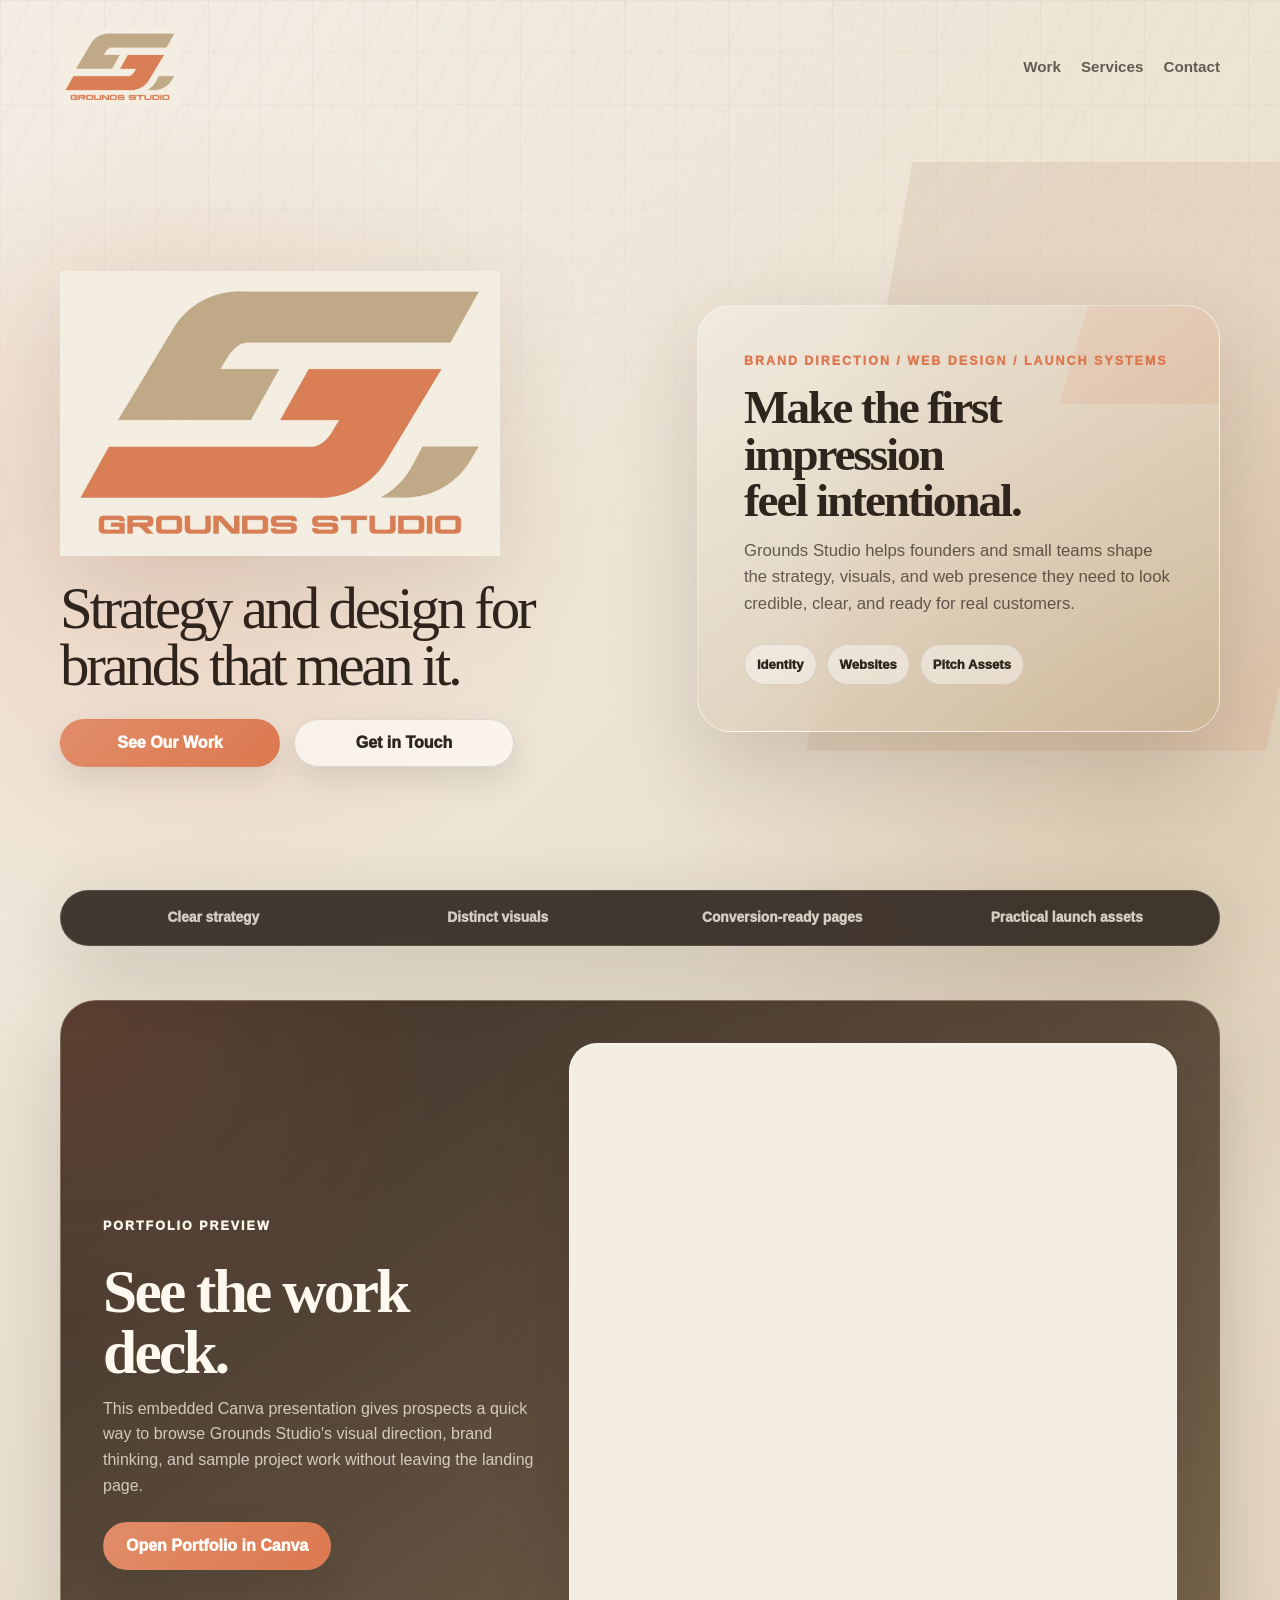
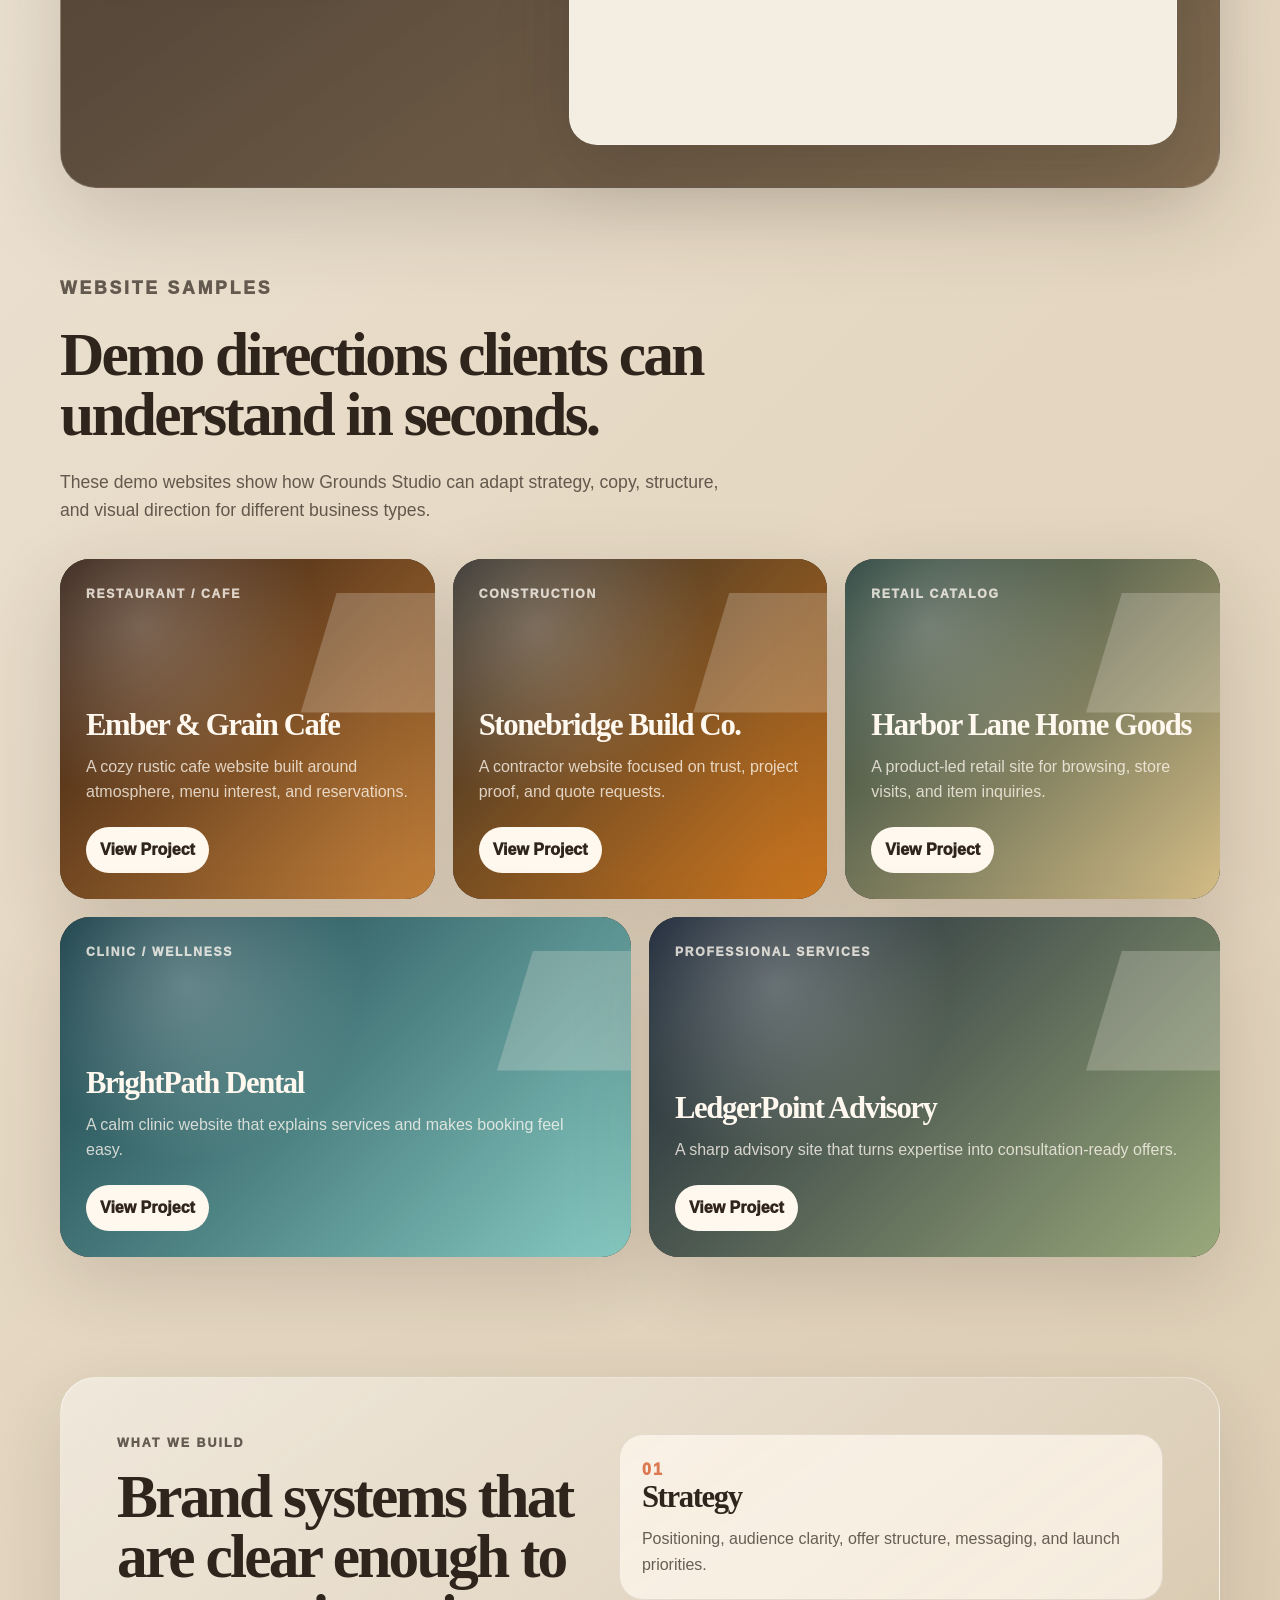
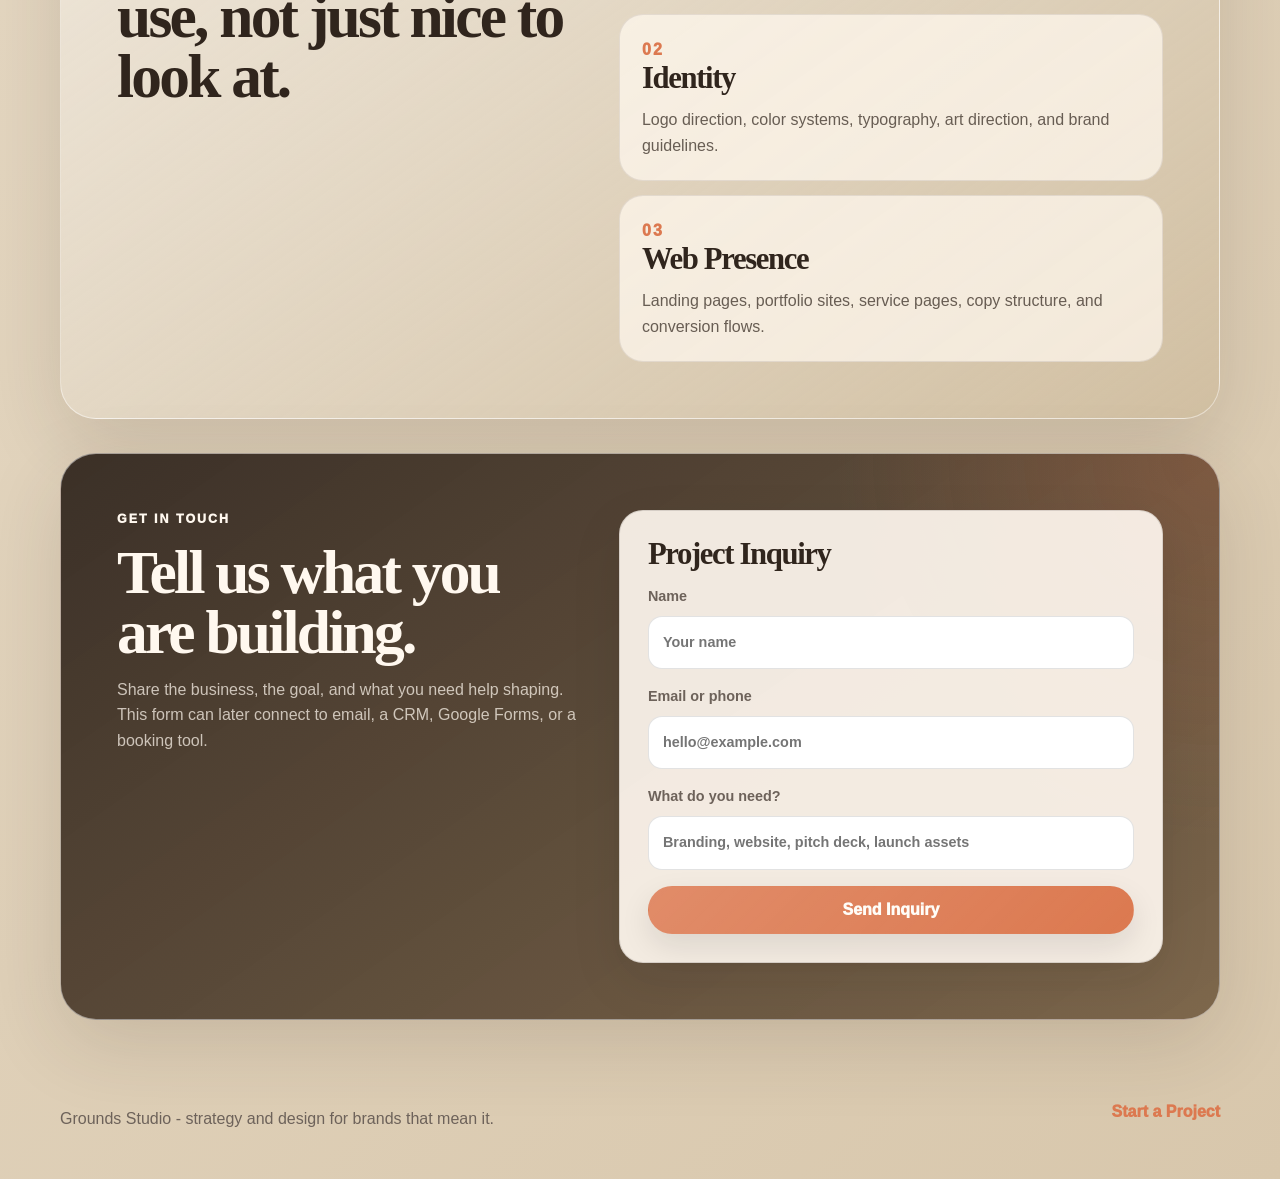
==== index.html @ 764dd95d "Add files via upload" ====
<!doctype html>
<html lang="en">
  <head>
    <meta charset="utf-8" />
    <meta name="viewport" content="width=device-width, initial-scale=1" />
    <title>Grounds Studio | Strategy and Design</title>
    <meta
      name="description"
      content="Grounds Studio creates strategy, identity, and website design for brands that mean it."
    />
    <link rel="stylesheet" href="styles.css?v=grounds-canva-embed-3" />
    <script src="script.js?v=grounds-canva-embed-3" defer></script>
  </head>
  <body class="grounds-page">
    <header class="grounds-hero-wrap">
      <nav class="site-shell topbar grounds-nav" aria-label="Grounds Studio navigation">
        <a class="grounds-nav-logo" href="index.html" aria-label="Grounds Studio home">
          <img
            class="grounds-nav-logo-image"
            src="grounds-studio-logo.png?v=grounds-logo-size-2"
            alt="Grounds Studio"
            width="120"
            height="78"
            style="display:block;width:120px;max-width:28vw;height:auto;"
          />
        </a>
        <div class="nav-links">
          <a href="#canva-portfolio">Work</a>
          <a href="#services">Services</a>
          <a href="#contact">Contact</a>
        </div>
      </nav>

      <section class="site-shell grounds-hero">
        <div class="grounds-hero-copy reveal">
          <div class="grounds-logo-lockup">
            <img
              class="grounds-logo-image"
              src="grounds-studio-logo.png?v=grounds-logo-size-2"
              alt="Grounds Studio"
              width="440"
              height="285"
              style="display:block;width:min(440px,100%);height:auto;"
            />
          </div>
          <p class="grounds-tagline">Strategy and design for brands that mean it.</p>
          <div class="grounds-cta-row" aria-label="Primary actions">
            <a
              class="button primary grounds-primary"
              href="#canva-portfolio"
            >
              See Our Work
            </a>
            <a class="button ghost grounds-secondary" href="#contact">Get in Touch</a>
          </div>
        </div>

        <aside class="grounds-hero-panel reveal" aria-label="Studio positioning">
          <p class="eyebrow">Brand Direction / Web Design / Launch Systems</p>
          <h1>Make the first impression feel intentional.</h1>
          <p>
            Grounds Studio helps founders and small teams shape the strategy,
            visuals, and web presence they need to look credible, clear, and
            ready for real customers.
          </p>
          <div class="grounds-proof-row">
            <span>Identity</span>
            <span>Websites</span>
            <span>Pitch Assets</span>
          </div>
        </aside>
      </section>
    </header>

    <main>
      <section class="site-shell grounds-strip" aria-label="Studio promise">
        <span>Clear strategy</span>
        <span>Distinct visuals</span>
        <span>Conversion-ready pages</span>
        <span>Practical launch assets</span>
      </section>

      <section class="site-shell grounds-canva-section" id="canva-portfolio">
        <div class="grounds-canva-copy">
          <p class="eyebrow">Portfolio Preview</p>
          <h2>See the work deck.</h2>
          <p>
            This embedded Canva presentation gives prospects a quick way to
            browse Grounds Studio's visual direction, brand thinking, and sample
            project work without leaving the landing page.
          </p>
          <a
            class="button primary grounds-primary"
            href="https://www.canva.com/design/DAHAuWGj2Es/Va2h1a1YbVB8xHzqirikOw/view?utm_content=DAHAuWGj2Es&utm_campaign=designshare&utm_medium=embeds&utm_source=link"
            target="_blank"
            rel="noopener noreferrer"
          >
            Open Portfolio in Canva
          </a>
        </div>

        <div class="grounds-canva-embed">
          <iframe
            class="grounds-canva-frame"
            loading="lazy"
            src="https://www.canva.com/design/DAHAuWGj2Es/Va2h1a1YbVB8xHzqirikOw/view?embed"
            title="Van Visuals portfolio by kopeace"
            allowfullscreen
            allow="fullscreen"
          ></iframe>
        </div>
      </section>

      <section class="site-shell section-block grounds-section" id="portfolio">
        <div class="section-heading narrow">
          <p class="eyebrow">Website Samples</p>
          <h2>Demo directions clients can understand in seconds.</h2>
          <p>
            These demo websites show how Grounds Studio can adapt strategy,
            copy, structure, and visual direction for different business types.
          </p>
        </div>

        <div class="grounds-work-grid">
          <article class="grounds-work-card work-cafe">
            <span>Restaurant / Cafe</span>
            <h3>Ember &amp; Grain Cafe</h3>
            <p>A cozy rustic cafe website built around atmosphere, menu interest, and reservations.</p>
            <a href="restaurant.html">View Project</a>
          </article>

          <article class="grounds-work-card work-build">
            <span>Construction</span>
            <h3>Stonebridge Build Co.</h3>
            <p>A contractor website focused on trust, project proof, and quote requests.</p>
            <a href="construction.html">View Project</a>
          </article>

          <article class="grounds-work-card work-retail">
            <span>Retail Catalog</span>
            <h3>Harbor Lane Home Goods</h3>
            <p>A product-led retail site for browsing, store visits, and item inquiries.</p>
            <a href="retail.html">View Project</a>
          </article>

          <article class="grounds-work-card work-clinic">
            <span>Clinic / Wellness</span>
            <h3>BrightPath Dental</h3>
            <p>A calm clinic website that explains services and makes booking feel easy.</p>
            <a href="clinic.html">View Project</a>
          </article>

          <article class="grounds-work-card work-pro">
            <span>Professional Services</span>
            <h3>LedgerPoint Advisory</h3>
            <p>A sharp advisory site that turns expertise into consultation-ready offers.</p>
            <a href="professional.html">View Project</a>
          </article>
        </div>
      </section>

      <section class="site-shell grounds-services" id="services">
        <div>
          <p class="eyebrow">What We Build</p>
          <h2>Brand systems that are clear enough to use, not just nice to look at.</h2>
        </div>
        <div class="grounds-service-list">
          <article>
            <span>01</span>
            <h3>Strategy</h3>
            <p>Positioning, audience clarity, offer structure, messaging, and launch priorities.</p>
          </article>
          <article>
            <span>02</span>
            <h3>Identity</h3>
            <p>Logo direction, color systems, typography, art direction, and brand guidelines.</p>
          </article>
          <article>
            <span>03</span>
            <h3>Web Presence</h3>
            <p>Landing pages, portfolio sites, service pages, copy structure, and conversion flows.</p>
          </article>
        </div>
      </section>

      <section class="site-shell grounds-contact" id="contact">
        <div class="grounds-contact-copy">
          <p class="eyebrow">Get In Touch</p>
          <h2>Tell us what you are building.</h2>
          <p>
            Share the business, the goal, and what you need help shaping. This
            form can later connect to email, a CRM, Google Forms, or a booking
            tool.
          </p>
        </div>

        <form class="lead-form grounds-form" aria-label="Grounds Studio contact form">
          <h3>Project Inquiry</h3>
          <label>
            Name
            <input type="text" placeholder="Your name" />
          </label>
          <label>
            Email or phone
            <input type="text" placeholder="hello@example.com" />
          </label>
          <label>
            What do you need?
            <input type="text" placeholder="Branding, website, pitch deck, launch assets" />
          </label>
          <button class="button primary grounds-primary" type="button">Send Inquiry</button>
        </form>
      </section>
    </main>

    <footer class="site-shell footer grounds-footer">
      <p>Grounds Studio - strategy and design for brands that mean it.</p>
      <a href="#contact">Start a Project</a>
    </footer>
  </body>
</html>
---- styles.css ----
:root {
  --ink: #171411;
  --muted: #6d625a;
  --paper: #fbf7ef;
  --white: #fffdf8;
  --line: rgba(23, 20, 17, 0.12);
  --shadow: 0 24px 80px rgba(30, 24, 18, 0.14);
  --radius-xl: 34px;
  --radius-lg: 24px;
  --radius-md: 16px;
  --font-display: "Fraunces", "Cormorant Garamond", Georgia, serif;
  --font-body: "Manrope", "Avenir Next", "Gill Sans", "Trebuchet MS", sans-serif;
  --accent: #a54f2a;
  --accent-2: #f0b56b;
  --deep: #2b1d16;
  --soft: #fff4e2;
}

* {
  box-sizing: border-box;
}

html {
  scroll-behavior: smooth;
}

body {
  margin: 0;
  color: var(--ink);
  font-family: var(--font-body);
  background:
    radial-gradient(circle at top left, rgba(255, 255, 255, 0.95), transparent 32rem),
    linear-gradient(135deg, var(--paper), var(--soft));
  line-height: 1.6;
}

body::before {
  content: "";
  position: fixed;
  inset: 0;
  z-index: -2;
  pointer-events: none;
  background-image:
    linear-gradient(rgba(23, 20, 17, 0.035) 1px, transparent 1px),
    linear-gradient(90deg, rgba(23, 20, 17, 0.035) 1px, transparent 1px);
  background-size: 44px 44px;
  mask-image: linear-gradient(to bottom, black, transparent 75%);
}

a {
  color: inherit;
  text-decoration: none;
}

img,
svg {
  max-width: 100%;
}

button,
input {
  font: inherit;
}

.site-shell {
  width: min(1160px, calc(100% - 40px));
  margin-inline: auto;
}

.topbar {
  display: flex;
  align-items: center;
  justify-content: space-between;
  gap: 24px;
  padding: 24px 0;
}

.brand-mark {
  display: inline-flex;
  align-items: center;
  gap: 12px;
  font-weight: 900;
  letter-spacing: -0.02em;
}

.brand-icon {
  display: grid;
  width: 42px;
  height: 42px;
  color: var(--white);
  background: var(--deep);
  border-radius: 15px;
  place-items: center;
  box-shadow: 0 10px 30px rgba(23, 20, 17, 0.2);
}

.nav-links {
  display: flex;
  align-items: center;
  gap: 20px;
  color: rgba(23, 20, 17, 0.78);
  font-size: 0.95rem;
  font-weight: 800;
}

.nav-links a {
  transition: color 180ms ease, transform 180ms ease;
}

.nav-links a:hover {
  color: var(--accent);
  transform: translateY(-1px);
}

.nav-cta {
  color: var(--white) !important;
  background: var(--accent);
  border-radius: 999px;
  padding: 10px 16px;
}

.menu-toggle {
  display: none;
  color: var(--white);
  background: var(--deep);
  border: 0;
  border-radius: 999px;
  padding: 10px 16px;
  cursor: pointer;
}

.launcher-hero {
  min-height: 72vh;
  padding-bottom: 42px;
}

.launcher-intro,
.hero {
  display: grid;
  align-items: center;
  gap: 46px;
  padding: 70px 0 86px;
}

.launcher-intro {
  max-width: 880px;
}

.business-hero {
  grid-template-columns: minmax(0, 1fr) minmax(340px, 0.88fr);
}

.eyebrow {
  margin: 0 0 12px;
  color: var(--accent);
  font-size: 0.78rem;
  font-weight: 950;
  letter-spacing: 0.16em;
  text-transform: uppercase;
}

h1,
h2,
h3 {
  margin: 0;
  font-family: var(--font-display);
  line-height: 0.98;
  letter-spacing: -0.045em;
}

h1 {
  max-width: 820px;
  font-size: clamp(3.3rem, 8vw, 7.8rem);
}

h2 {
  font-size: clamp(2.25rem, 4.8vw, 4.7rem);
}

h3 {
  font-size: clamp(1.35rem, 2.4vw, 2rem);
}

p {
  margin: 14px 0 0;
  color: var(--muted);
}

.hero-copy > p:not(.eyebrow),
.launcher-intro > p:not(.eyebrow),
.section-heading p {
  max-width: 660px;
  font-size: 1.1rem;
}

.hero-actions {
  display: flex;
  flex-wrap: wrap;
  gap: 14px;
  margin-top: 30px;
}

.button {
  display: inline-flex;
  align-items: center;
  justify-content: center;
  min-height: 48px;
  color: var(--ink);
  background: var(--white);
  border: 1px solid var(--line);
  border-radius: 999px;
  box-shadow: 0 12px 30px rgba(23, 20, 17, 0.1);
  cursor: pointer;
  font-weight: 950;
  padding: 0 22px;
  transition: transform 180ms ease, box-shadow 180ms ease, background 180ms ease;
}

.button:hover {
  box-shadow: 0 18px 36px rgba(23, 20, 17, 0.16);
  transform: translateY(-2px);
}

.button.primary {
  color: var(--white);
  background: var(--accent);
  border-color: transparent;
}

.button.ghost {
  background: rgba(255, 253, 248, 0.68);
  backdrop-filter: blur(12px);
}

.button.small {
  min-height: 40px;
  padding: 0 16px;
  font-size: 0.9rem;
}

.section-block {
  padding: 86px 0;
}

.section-heading {
  display: grid;
  gap: 10px;
  margin-bottom: 34px;
}

.section-heading.narrow {
  max-width: 820px;
}

.demo-grid {
  display: grid;
  grid-template-columns: repeat(6, 1fr);
  gap: 18px;
}

.demo-card {
  grid-column: span 2;
  min-height: 360px;
  display: flex;
  flex-direction: column;
  align-items: flex-start;
  justify-content: space-between;
  overflow: hidden;
  position: relative;
  background: rgba(255, 253, 248, 0.8);
  border: 1px solid var(--line);
  border-radius: var(--radius-xl);
  box-shadow: var(--shadow);
  padding: 28px;
}

.demo-card::after {
  content: "";
  position: absolute;
  right: -70px;
  bottom: -90px;
  width: 220px;
  height: 220px;
  background: var(--accent);
  border-radius: 999px;
  opacity: 0.14;
}

.demo-card:nth-child(4),
.demo-card:nth-child(5) {
  grid-column: span 3;
}

.card-topline {
  color: var(--accent);
  font-size: 0.76rem;
  font-weight: 950;
  letter-spacing: 0.12em;
  text-transform: uppercase;
}

.demo-card p {
  margin-bottom: 28px;
}

.restaurant-accent {
  --accent: #a54f2a;
}

.construction-accent {
  --accent: #d1791f;
}

.retail-accent {
  --accent: #226b5b;
}

.clinic-accent {
  --accent: #2d7c8a;
}

.professional-accent {
  --accent: #324d6f;
}

.split-panel {
  display: grid;
  grid-template-columns: minmax(0, 0.95fr) minmax(320px, 1fr);
  gap: 36px;
  align-items: center;
  margin-block: 36px;
  padding: 46px;
  background: rgba(255, 253, 248, 0.72);
  border: 1px solid var(--line);
  border-radius: var(--radius-xl);
  box-shadow: var(--shadow);
}

.script-card,
.lead-form {
  background: var(--white);
  border: 1px solid var(--line);
  border-radius: var(--radius-lg);
  box-shadow: 0 18px 50px rgba(23, 20, 17, 0.1);
  padding: 28px;
}

blockquote {
  margin: 0;
  color: var(--ink);
  font-family: var(--font-display);
  font-size: clamp(1.55rem, 3vw, 2.45rem);
  line-height: 1.08;
  letter-spacing: -0.03em;
}

.clean-list {
  display: grid;
  gap: 12px;
  margin: 22px 0 0;
  padding-left: 22px;
  color: var(--muted);
  font-weight: 750;
}

.customize-grid,
.card-grid,
.testimonial-grid,
.project-grid,
.product-grid,
.team-grid,
.pricing-grid {
  display: grid;
  gap: 18px;
}

.customize-grid {
  grid-template-columns: repeat(4, 1fr);
}

.customize-grid > div,
.service-card,
.item-card,
.testimonial-grid figure,
.project-card,
.product-card,
.team-grid article,
.pricing-grid article {
  background: rgba(255, 253, 248, 0.78);
  border: 1px solid var(--line);
  border-radius: var(--radius-lg);
  box-shadow: 0 16px 44px rgba(23, 20, 17, 0.08);
  padding: 24px;
}

.card-grid.three,
.testimonial-grid,
.project-grid,
.team-grid,
.pricing-grid {
  grid-template-columns: repeat(3, 1fr);
}

.product-grid {
  grid-template-columns: repeat(4, 1fr);
}

.hero-visual {
  min-height: 530px;
  overflow: hidden;
  position: relative;
  border: 1px solid var(--line);
  border-radius: 48px;
  box-shadow: var(--shadow);
}

.hero-visual::before {
  content: "";
  position: absolute;
  inset: 18px;
  border: 1px solid rgba(255, 255, 255, 0.52);
  border-radius: 36px;
}

.cafe-visual {
  background:
    radial-gradient(circle at 28% 28%, #f8d99b 0 18%, transparent 19%),
    radial-gradient(circle at 70% 70%, #5c271a 0 15%, transparent 16%),
    linear-gradient(135deg, #a54f2a, #f0b56b);
}

.plate-card,
.blueprint-card,
.tag-card,
.appointment-card,
.dashboard-card {
  position: absolute;
  left: 34px;
  bottom: 34px;
  display: grid;
  gap: 6px;
  width: min(310px, calc(100% - 68px));
  color: var(--ink);
  background: rgba(255, 253, 248, 0.86);
  border: 1px solid rgba(255, 255, 255, 0.65);
  border-radius: 26px;
  box-shadow: 0 26px 70px rgba(23, 20, 17, 0.2);
  padding: 22px;
  backdrop-filter: blur(18px);
}

.plate-card span,
.blueprint-card span,
.tag-card span,
.appointment-card span,
.dashboard-card span,
.product-card span,
.pricing-grid span {
  color: var(--accent);
  font-size: 0.75rem;
  font-weight: 950;
  letter-spacing: 0.12em;
  text-transform: uppercase;
}

.plate-card strong,
.blueprint-card strong,
.tag-card strong,
.appointment-card strong,
.dashboard-card strong {
  font-family: var(--font-display);
  font-size: 2rem;
  line-height: 1;
}

.plate-card small,
.blueprint-card small,
.appointment-card small,
.dashboard-card small {
  color: var(--muted);
}

.coffee-ring {
  position: absolute;
  top: 74px;
  right: 54px;
  width: 188px;
  height: 188px;
  border: 28px solid rgba(255, 253, 248, 0.8);
  border-radius: 999px;
  box-shadow: inset 0 0 0 22px rgba(67, 28, 18, 0.28), 0 18px 50px rgba(23, 20, 17, 0.18);
}

.logo-row,
.category-row,
.reassurance-row,
.stats-strip {
  display: grid;
  grid-template-columns: repeat(5, 1fr);
  gap: 12px;
  padding: 18px;
  background: rgba(255, 253, 248, 0.72);
  border: 1px solid var(--line);
  border-radius: 999px;
  box-shadow: 0 14px 38px rgba(23, 20, 17, 0.08);
}

.logo-row span,
.category-row a,
.reassurance-row span {
  text-align: center;
  color: var(--muted);
  font-weight: 900;
}

.stats-strip {
  grid-template-columns: repeat(4, 1fr);
  border-radius: var(--radius-xl);
}

.stats-strip div {
  display: grid;
  gap: 2px;
  padding: 10px;
  text-align: center;
}

.stats-strip strong {
  color: var(--accent);
  font-family: var(--font-display);
  font-size: 2rem;
  line-height: 1;
}

.stats-strip span {
  color: var(--muted);
  font-weight: 800;
}

.food-swatch,
.project-image,
.product-image,
.avatar {
  width: 100%;
  min-height: 180px;
  margin-bottom: 20px;
  border-radius: 22px;
  background: var(--accent);
}

.food-swatch {
  min-height: 210px;
}

.swatch-one {
  background:
    radial-gradient(circle at 30% 34%, #fff1c8 0 18%, transparent 19%),
    radial-gradient(circle at 70% 58%, #a54f2a 0 14%, transparent 15%),
    linear-gradient(135deg, #f5b86f, #7c3f25);
}

.swatch-two {
  background:
    radial-gradient(circle at 26% 62%, #f8d99b 0 14%, transparent 15%),
    radial-gradient(circle at 74% 36%, #315a35 0 18%, transparent 19%),
    linear-gradient(135deg, #8a4c2d, #ebc07c);
}

.swatch-three {
  background:
    radial-gradient(circle at 50% 44%, rgba(255, 253, 248, 0.82) 0 20%, transparent 21%),
    linear-gradient(135deg, #4f2419, #d38a45);
}

.warm-panel {
  background:
    radial-gradient(circle at top right, rgba(240, 181, 107, 0.35), transparent 24rem),
    rgba(255, 253, 248, 0.76);
}

.feature-list {
  display: grid;
  gap: 14px;
}

.feature-list div {
  display: grid;
  gap: 4px;
  background: rgba(255, 253, 248, 0.82);
  border: 1px solid var(--line);
  border-radius: 20px;
  padding: 18px;
}

.feature-list span {
  color: var(--muted);
}

.testimonial-grid figure {
  margin: 0;
}

.testimonial-grid blockquote {
  font-size: 1.55rem;
}

.testimonial-grid figcaption {
  margin-top: 18px;
  color: var(--accent);
  font-weight: 950;
}

.contact-panel {
  align-items: stretch;
}

.large-stat {
  color: var(--accent);
  font-family: var(--font-display);
  font-size: 2.2rem;
  line-height: 1;
}

.lead-form {
  display: grid;
  gap: 16px;
}

.lead-form label {
  display: grid;
  gap: 8px;
  color: var(--muted);
  font-size: 0.9rem;
  font-weight: 900;
}

.lead-form input {
  width: 100%;
  border: 1px solid var(--line);
  border-radius: 14px;
  background: #fff;
  padding: 14px 14px;
  outline: none;
}

.lead-form input:focus {
  border-color: var(--accent);
  box-shadow: 0 0 0 4px color-mix(in srgb, var(--accent) 18%, transparent);
}

.build-visual {
  background:
    linear-gradient(90deg, rgba(255, 255, 255, 0.16) 1px, transparent 1px),
    linear-gradient(rgba(255, 255, 255, 0.16) 1px, transparent 1px),
    linear-gradient(135deg, #34302a, #d1791f);
  background-size: 38px 38px, 38px 38px, auto;
}

.beam {
  position: absolute;
  height: 54px;
  background: rgba(255, 253, 248, 0.78);
  border-radius: 999px;
  transform: rotate(-28deg);
  transform-origin: center;
}

.beam-one {
  top: 120px;
  right: -40px;
  width: 360px;
}

.beam-two {
  top: 228px;
  left: -70px;
  width: 320px;
}

.project-image.kitchen {
  background:
    linear-gradient(90deg, rgba(255, 253, 248, 0.7) 0 18%, transparent 18% 26%, rgba(255, 253, 248, 0.7) 26% 42%, transparent 42%),
    linear-gradient(135deg, #6d5a47, #e3a451);
}

.project-image.storefront {
  background:
    linear-gradient(90deg, rgba(17, 20, 24, 0.7) 0 32%, transparent 32% 68%, rgba(17, 20, 24, 0.7) 68%),
    linear-gradient(135deg, #d1791f, #34302a);
}

.project-image.deck {
  background:
    repeating-linear-gradient(90deg, rgba(255, 253, 248, 0.45) 0 13px, transparent 13px 28px),
    linear-gradient(135deg, #78513a, #d29b59);
}

.steel-panel {
  background:
    radial-gradient(circle at top left, rgba(209, 121, 31, 0.24), transparent 22rem),
    rgba(255, 253, 248, 0.76);
}

.timeline {
  display: grid;
  gap: 12px;
}

.timeline div {
  display: grid;
  grid-template-columns: 52px 1fr;
  gap: 2px 14px;
  background: rgba(255, 253, 248, 0.82);
  border: 1px solid var(--line);
  border-radius: 20px;
  padding: 18px;
}

.timeline span {
  grid-row: span 2;
  display: grid;
  width: 42px;
  height: 42px;
  color: var(--white);
  background: var(--accent);
  border-radius: 14px;
  place-items: center;
  font-weight: 950;
}

.timeline p {
  margin: 0;
}

.retail-visual {
  background:
    radial-gradient(circle at 20% 20%, rgba(255, 253, 248, 0.72), transparent 11rem),
    linear-gradient(135deg, #226b5b, #d5bd87);
}

.shelf {
  position: absolute;
  left: 10%;
  right: 10%;
  height: 90px;
  border-radius: 28px;
  background:
    linear-gradient(90deg, rgba(255, 253, 248, 0.8) 0 22%, transparent 22% 28%, rgba(255, 253, 248, 0.8) 28% 48%, transparent 48% 56%, rgba(255, 253, 248, 0.8) 56% 76%, transparent 76%),
    rgba(44, 48, 40, 0.2);
}

.shelf-one {
  top: 115px;
}

.shelf-two {
  top: 235px;
}

.category-row {
  grid-template-columns: repeat(5, 1fr);
}

.product-card {
  display: flex;
  flex-direction: column;
  align-items: flex-start;
}

.product-card .button {
  margin-top: auto;
}

.product-image.vase {
  background:
    radial-gradient(circle at 52% 42%, #f5efe1 0 22%, transparent 23%),
    linear-gradient(135deg, #226b5b, #d5bd87);
}

.product-image.basket {
  background:
    repeating-linear-gradient(45deg, rgba(255, 253, 248, 0.5) 0 12px, transparent 12px 24px),
    linear-gradient(135deg, #9a7548, #e7d0a5);
}

.product-image.lamp {
  background:
    radial-gradient(circle at 50% 25%, rgba(255, 253, 248, 0.88) 0 18%, transparent 19%),
    linear-gradient(135deg, #48695d, #d7c093);
}

.product-image.tray {
  background:
    radial-gradient(ellipse at center, rgba(255, 253, 248, 0.82) 0 36%, transparent 37%),
    linear-gradient(135deg, #7d5333, #d5bd87);
}

.linen-panel {
  background:
    radial-gradient(circle at top right, rgba(34, 107, 91, 0.2), transparent 24rem),
    rgba(255, 253, 248, 0.78);
}

.collection-board {
  display: grid;
  grid-template-columns: repeat(2, 1fr);
  gap: 14px;
}

.collection-board div {
  min-height: 130px;
  display: flex;
  align-items: flex-end;
  color: var(--white);
  background: linear-gradient(135deg, var(--accent), #d5bd87);
  border-radius: 24px;
  padding: 18px;
  font-weight: 950;
}

.clinic-visual {
  background:
    radial-gradient(circle at 25% 28%, rgba(255, 255, 255, 0.78), transparent 12rem),
    radial-gradient(circle at 74% 70%, rgba(112, 198, 191, 0.7), transparent 10rem),
    linear-gradient(135deg, #2d7c8a, #c5e7dd);
}

.reassurance-row {
  grid-template-columns: repeat(4, 1fr);
}

.pulse-dot {
  position: absolute;
  top: 120px;
  right: 100px;
  width: 120px;
  height: 120px;
  background: rgba(255, 253, 248, 0.86);
  border-radius: 999px;
  box-shadow: 0 0 0 22px rgba(255, 253, 248, 0.26), 0 0 0 46px rgba(255, 253, 248, 0.12);
  animation: pulse 2.6s infinite ease-in-out;
}

.aqua-panel {
  background:
    radial-gradient(circle at top left, rgba(45, 124, 138, 0.22), transparent 22rem),
    rgba(255, 253, 248, 0.78);
}

.avatar {
  aspect-ratio: 1;
  min-height: 0;
  border-radius: 30% 70% 62% 38% / 34% 36% 64% 66%;
}

.avatar-one {
  background: linear-gradient(135deg, #2d7c8a, #c5e7dd);
}

.avatar-two {
  background: linear-gradient(135deg, #1f5661, #8bd1c9);
}

.avatar-three {
  background: linear-gradient(135deg, #6fb7ac, #f5efe1);
}

.advisory-visual {
  background:
    radial-gradient(circle at 25% 28%, rgba(255, 253, 248, 0.68), transparent 10rem),
    linear-gradient(135deg, #1c2838, #6f8e68);
}

.chart-bars {
  position: absolute;
  top: 100px;
  right: 60px;
  display: flex;
  align-items: end;
  gap: 14px;
  height: 220px;
}

.chart-bars i {
  display: block;
  width: 38px;
  border-radius: 999px 999px 12px 12px;
  background: rgba(255, 253, 248, 0.78);
}

.chart-bars i:nth-child(1) {
  height: 42%;
}

.chart-bars i:nth-child(2) {
  height: 72%;
}

.chart-bars i:nth-child(3) {
  height: 54%;
}

.chart-bars i:nth-child(4) {
  height: 88%;
}

.chart-bars i:nth-child(5) {
  height: 64%;
}

.pricing-grid article {
  display: grid;
  gap: 12px;
}

.pricing-grid strong {
  color: var(--accent);
  font-family: var(--font-display);
  font-size: 2rem;
}

.featured-price {
  color: var(--white);
  background: linear-gradient(135deg, var(--deep), var(--accent)) !important;
  transform: translateY(-12px);
}

.featured-price p,
.featured-price span {
  color: rgba(255, 253, 248, 0.78);
}

.featured-price strong {
  color: var(--white);
}

.ink-panel {
  background:
    radial-gradient(circle at top right, rgba(50, 77, 111, 0.2), transparent 24rem),
    rgba(255, 253, 248, 0.78);
}

.footer {
  display: flex;
  align-items: center;
  justify-content: space-between;
  gap: 18px;
  padding: 38px 0 48px;
  color: var(--muted);
}

.footer a {
  color: var(--accent);
  font-weight: 950;
}

.theme-restaurant {
  --accent: #9b5a2e;
  --accent-2: #d8a35d;
  --deep: #1f120b;
  --soft: #efe0c6;
  --paper: #f3e3c9;
  --white: #fff8ea;
  --muted: #6a5748;
  --line: rgba(61, 35, 20, 0.16);
}

.theme-construction {
  --accent: #d1791f;
  --accent-2: #f4c16d;
  --deep: #24211d;
  --soft: #f6ead7;
}

.theme-retail {
  --accent: #226b5b;
  --accent-2: #d5bd87;
  --deep: #1d3831;
  --soft: #edf3e8;
}

.theme-clinic {
  --accent: #2d7c8a;
  --accent-2: #c5e7dd;
  --deep: #173d46;
  --soft: #e8f6f3;
}

.theme-professional {
  --accent: #324d6f;
  --accent-2: #9aa97b;
  --deep: #182334;
  --soft: #eef1e7;
}

.grounds-page {
  --grounds-cream: #f4eee2;
  --grounds-sand: #bfaa86;
  --grounds-clay: #dc7950;
  --grounds-ink: #30251d;
  --grounds-moss: #7e765f;
  --accent: var(--grounds-clay);
  --deep: var(--grounds-ink);
  --paper: var(--grounds-cream);
  --soft: #e7dccb;
  color: var(--grounds-ink);
  background:
    radial-gradient(circle at 14% 12%, rgba(220, 121, 80, 0.18), transparent 26rem),
    radial-gradient(circle at 88% 18%, rgba(191, 170, 134, 0.38), transparent 30rem),
    linear-gradient(135deg, #f3ede4 0%, #e6d9c4 48%, #d8c7ac 100%);
}

.grounds-page::before {
  background-image:
    linear-gradient(rgba(48, 37, 29, 0.035) 1px, transparent 1px),
    linear-gradient(90deg, rgba(48, 37, 29, 0.035) 1px, transparent 1px),
    repeating-linear-gradient(115deg, rgba(220, 121, 80, 0.045) 0 2px, transparent 2px 26px);
  background-size: 52px 52px, 52px 52px, 180px 180px;
}

.grounds-hero-wrap {
  overflow: hidden;
  position: relative;
  min-height: 100vh;
}

.grounds-hero-wrap::after {
  content: "";
  position: absolute;
  right: -9vw;
  top: 18vh;
  width: min(46vw, 620px);
  height: min(46vw, 620px);
  background:
    linear-gradient(135deg, rgba(191, 170, 134, 0.52), rgba(220, 121, 80, 0.34));
  clip-path: polygon(18% 0, 100% 0, 78% 100%, 0 100%);
  opacity: 0.42;
  pointer-events: none;
}

.grounds-nav {
  position: relative;
  z-index: 2;
  padding-top: 28px;
}

.grounds-nav-logo {
  display: inline-flex;
  align-items: center;
  gap: 0;
  color: var(--grounds-ink);
  font-weight: 950;
  letter-spacing: 0.09em;
  text-transform: uppercase;
}

.grounds-nav-logo-image {
  display: block;
  width: min(124px, 28vw);
  height: auto;
}

.grounds-mini-mark {
  display: grid;
  width: 62px;
  height: 42px;
  place-items: center;
}

.grounds-mini-mark svg {
  width: 100%;
  height: auto;
}

.grounds-mini-mark path:first-child {
  fill: var(--grounds-sand);
}

.grounds-mini-mark path:last-child {
  fill: var(--grounds-clay);
}

.grounds-page .nav-links a {
  color: rgba(48, 37, 29, 0.72);
}

.grounds-page .nav-links a:hover {
  color: var(--grounds-clay);
}

.grounds-hero {
  position: relative;
  z-index: 1;
  display: grid;
  grid-template-columns: minmax(0, 1.02fr) minmax(380px, 0.9fr);
  gap: 44px;
  align-items: center;
  min-height: calc(100vh - 98px);
  padding: 68px 0 92px;
}

.grounds-hero-copy {
  display: grid;
  gap: 24px;
  align-content: center;
}

.grounds-logo-lockup {
  display: block;
  width: min(440px, 100%);
}

.grounds-logo-image {
  display: block;
  width: min(440px, 100%);
  max-width: 100%;
  height: auto;
  filter: drop-shadow(0 24px 46px rgba(48, 37, 29, 0.1));
}

.grounds-wordmark {
  width: fit-content;
  color: var(--grounds-clay);
  font-family: "Eurostile", "Bank Gothic", "Avenir Next", var(--font-body);
  font-size: clamp(2rem, 5vw, 4.2rem);
  font-weight: 950;
  letter-spacing: 0.12em;
  line-height: 0.92;
  text-transform: uppercase;
}

.grounds-tagline {
  max-width: 640px;
  margin: 0;
  color: var(--grounds-ink);
  font-family: var(--font-display);
  font-size: clamp(2.1rem, 4.6vw, 4.75rem);
  line-height: 0.98;
  letter-spacing: -0.055em;
}

.grounds-cta-row {
  display: grid;
  grid-template-columns: repeat(2, minmax(160px, 220px));
  gap: 14px;
}

.grounds-primary {
  background:
    linear-gradient(135deg, rgba(255, 255, 255, 0.14), transparent),
    var(--grounds-clay) !important;
}

.grounds-secondary {
  color: var(--grounds-ink);
  background: rgba(241, 234, 223, 0.72);
  border-color: rgba(48, 37, 29, 0.14);
}

.grounds-hero-panel {
  position: relative;
  overflow: hidden;
  background:
    linear-gradient(145deg, rgba(241, 234, 223, 0.88), rgba(191, 170, 134, 0.48));
  border: 1px solid rgba(255, 255, 255, 0.52);
  border-radius: 34px;
  box-shadow: 0 28px 90px rgba(48, 37, 29, 0.16);
  padding: clamp(28px, 4vw, 46px);
  backdrop-filter: blur(18px);
}

.grounds-hero-panel::before {
  content: "";
  position: absolute;
  right: -120px;
  top: -92px;
  width: 280px;
  height: 190px;
  background: var(--grounds-clay);
  clip-path: polygon(20% 0, 100% 0, 78% 100%, 0 100%);
  opacity: 0.12;
}

.grounds-hero-panel h1 {
  position: relative;
  max-width: 100%;
  font-size: clamp(2.45rem, 3.7vw, 4.15rem);
  line-height: 0.98;
  letter-spacing: -0.045em;
  text-wrap: balance;
}

.grounds-hero-panel p:not(.eyebrow) {
  position: relative;
  color: rgba(48, 37, 29, 0.72);
  font-size: 1.05rem;
}

.grounds-proof-row {
  display: flex;
  flex-wrap: wrap;
  gap: 10px;
  margin-top: 26px;
}

.grounds-proof-row span {
  color: var(--grounds-ink);
  background: rgba(255, 255, 255, 0.42);
  border: 1px solid rgba(48, 37, 29, 0.12);
  border-radius: 999px;
  padding: 9px 12px;
  font-size: 0.82rem;
  font-weight: 950;
}

.grounds-strip {
  display: grid;
  grid-template-columns: repeat(4, 1fr);
  gap: 12px;
  margin-top: -42px;
  position: relative;
  z-index: 2;
  background: rgba(48, 37, 29, 0.9);
  border: 1px solid rgba(255, 255, 255, 0.12);
  border-radius: 999px;
  box-shadow: 0 22px 70px rgba(48, 37, 29, 0.18);
  padding: 16px;
}

.grounds-strip span {
  color: rgba(241, 234, 223, 0.84);
  font-size: 0.86rem;
  font-weight: 950;
  text-align: center;
}

.grounds-section .section-heading h2,
.grounds-services h2,
.grounds-contact h2 {
  color: var(--grounds-ink);
}

.grounds-section .section-heading p,
.grounds-services p,
.grounds-contact p {
  color: rgba(48, 37, 29, 0.72);
}

.grounds-canva-section {
  display: grid;
  grid-template-columns: minmax(0, 0.72fr) minmax(420px, 1fr);
  gap: 28px;
  align-items: center;
  margin-top: 54px;
  padding: clamp(24px, 4vw, 42px);
  background:
    radial-gradient(circle at top left, rgba(220, 121, 80, 0.2), transparent 24rem),
    linear-gradient(145deg, rgba(48, 37, 29, 0.94), rgba(112, 89, 62, 0.86));
  border: 1px solid rgba(255, 255, 255, 0.16);
  border-radius: 36px;
  box-shadow: 0 28px 90px rgba(48, 37, 29, 0.18);
}

.grounds-canva-copy h2,
.grounds-canva-copy .eyebrow {
  color: #fff8ef;
}

.grounds-canva-copy p {
  color: rgba(255, 248, 239, 0.74);
  margin-bottom: 24px;
}

.grounds-canva-embed {
  overflow: hidden;
  position: relative;
  min-height: min(78vh, 760px);
  background: #f4eee2;
  border: 1px solid rgba(255, 255, 255, 0.22);
  border-radius: 28px;
  box-shadow: inset 0 1px 0 rgba(255, 255, 255, 0.16), 0 24px 70px rgba(48, 37, 29, 0.24);
}

.grounds-canva-frame {
  position: absolute;
  inset: 0;
  width: 100%;
  height: 100%;
  border: 0;
}

.grounds-work-grid {
  display: grid;
  grid-template-columns: repeat(6, 1fr);
  gap: 18px;
}

.grounds-work-card {
  min-height: 340px;
  grid-column: span 2;
  display: flex;
  flex-direction: column;
  align-items: flex-start;
  justify-content: flex-end;
  overflow: hidden;
  position: relative;
  isolation: isolate;
  color: #fff8ef;
  background: var(--grounds-ink);
  border-radius: 30px;
  box-shadow: 0 24px 80px rgba(48, 37, 29, 0.16);
  padding: 26px;
}

.grounds-work-card:nth-child(4),
.grounds-work-card:nth-child(5) {
  grid-column: span 3;
}

.grounds-work-card::before {
  content: "";
  position: absolute;
  inset: 0;
  z-index: -2;
  background:
    radial-gradient(circle at 22% 20%, rgba(255, 255, 255, 0.26), transparent 11rem),
    linear-gradient(135deg, var(--work-a), var(--work-b));
}

.grounds-work-card::after {
  content: "";
  position: absolute;
  right: -46px;
  top: 34px;
  z-index: -1;
  width: 180px;
  height: 120px;
  background: rgba(241, 234, 223, 0.24);
  clip-path: polygon(20% 0, 100% 0, 76% 100%, 0 100%);
  transition: transform 220ms ease;
}

.grounds-work-card:hover::after {
  transform: translateX(-12px) scale(1.04);
}

.grounds-work-card span {
  margin-bottom: auto;
  color: rgba(255, 248, 239, 0.78);
  font-size: 0.76rem;
  font-weight: 950;
  letter-spacing: 0.14em;
  text-transform: uppercase;
}

.grounds-work-card h3 {
  color: #fff8ef;
}

.grounds-work-card p {
  color: rgba(255, 248, 239, 0.78);
}

.grounds-work-card a {
  display: inline-flex;
  margin-top: 22px;
  color: var(--grounds-ink);
  background: #fff8ef;
  border-radius: 999px;
  padding: 10px 14px;
  font-weight: 950;
}

.work-cafe {
  --work-a: #2b170d;
  --work-b: #c8833b;
}

.work-build {
  --work-a: #2c2a25;
  --work-b: #d1791f;
}

.work-retail {
  --work-a: #1d3831;
  --work-b: #d5bd87;
}

.work-clinic {
  --work-a: #173d46;
  --work-b: #87cbc3;
}

.work-pro {
  --work-a: #182334;
  --work-b: #9aa97b;
}

.grounds-services,
.grounds-contact {
  display: grid;
  grid-template-columns: minmax(0, 0.86fr) minmax(360px, 1fr);
  gap: 34px;
  align-items: start;
  margin-block: 34px;
  padding: clamp(30px, 5vw, 56px);
  background:
    linear-gradient(145deg, rgba(241, 234, 223, 0.88), rgba(191, 170, 134, 0.38));
  border: 1px solid rgba(255, 255, 255, 0.48);
  border-radius: 36px;
  box-shadow: 0 24px 80px rgba(48, 37, 29, 0.14);
}

.grounds-service-list {
  display: grid;
  gap: 14px;
}

.grounds-service-list article {
  position: relative;
  background: rgba(255, 248, 239, 0.72);
  border: 1px solid rgba(48, 37, 29, 0.1);
  border-radius: 24px;
  padding: 22px;
}

.grounds-service-list span {
  color: var(--grounds-clay);
  font-weight: 950;
  letter-spacing: 0.14em;
}

.grounds-contact {
  align-items: stretch;
  background:
    radial-gradient(circle at top right, rgba(220, 121, 80, 0.22), transparent 24rem),
    linear-gradient(145deg, rgba(48, 37, 29, 0.94), rgba(112, 89, 62, 0.88));
}

.grounds-contact h2,
.grounds-contact .eyebrow {
  color: #fff8ef;
}

.grounds-contact p {
  color: rgba(255, 248, 239, 0.72);
}

.grounds-form {
  background: rgba(255, 248, 239, 0.92);
}

.grounds-footer {
  color: rgba(48, 37, 29, 0.72);
}

.grounds-footer a {
  color: var(--grounds-clay);
}

.restaurant-showcase {
  background:
    radial-gradient(circle at 12% 8%, rgba(216, 163, 93, 0.34), transparent 24rem),
    radial-gradient(circle at 88% 18%, rgba(78, 42, 22, 0.22), transparent 28rem),
    linear-gradient(135deg, #26140b 0%, #6d3f22 46%, #d8b47a 100%);
}

.restaurant-showcase::before {
  background-image:
    repeating-linear-gradient(90deg, rgba(255, 248, 234, 0.045) 0 1px, transparent 1px 52px),
    repeating-linear-gradient(12deg, rgba(44, 23, 12, 0.08) 0 2px, transparent 2px 18px);
  background-size: 60px 60px, 180px 180px;
  mask-image: linear-gradient(to bottom, black, rgba(0, 0, 0, 0.2) 82%, transparent);
}

.restaurant-showcase .topbar {
  position: relative;
  margin-top: 16px;
  padding: 14px 18px;
  background: rgba(255, 248, 234, 0.72);
  border: 1px solid rgba(255, 248, 234, 0.3);
  border-radius: 999px;
  box-shadow: 0 24px 80px rgba(31, 18, 11, 0.24);
  backdrop-filter: blur(18px) saturate(1.22);
}

.restaurant-showcase .brand-icon,
.restaurant-showcase .nav-cta,
.restaurant-showcase .button.primary {
  background:
    linear-gradient(135deg, rgba(255, 248, 234, 0.16), transparent),
    linear-gradient(135deg, #3b2113, #9b5a2e 58%, #c8833b);
}

.restaurant-showcase .nav-links a:hover {
  color: #4b2918;
}

.restaurant-showcase h1,
.restaurant-showcase h2,
.restaurant-showcase h3 {
  color: #27150c;
}

.restaurant-hero {
  position: relative;
  padding-top: 80px;
}

.restaurant-hero::before {
  content: "";
  position: absolute;
  left: -6vw;
  top: 44px;
  width: min(42vw, 420px);
  height: min(42vw, 420px);
  background:
    radial-gradient(circle, rgba(255, 248, 234, 0.36), transparent 62%),
    conic-gradient(from 140deg, rgba(216, 163, 93, 0.34), transparent, rgba(88, 45, 23, 0.28), transparent);
  border-radius: 38% 62% 68% 32% / 41% 36% 64% 59%;
  filter: blur(1px);
  opacity: 0.86;
  pointer-events: none;
}

.restaurant-showcase .hero-copy {
  position: relative;
  z-index: 1;
  background:
    linear-gradient(145deg, rgba(255, 248, 234, 0.82), rgba(226, 190, 133, 0.58));
  border: 1px solid rgba(255, 248, 234, 0.42);
  border-radius: var(--radius-xl);
  box-shadow: 0 26px 90px rgba(31, 18, 11, 0.22);
  padding: clamp(24px, 4vw, 46px);
  backdrop-filter: blur(16px) saturate(1.1);
}

.restaurant-showcase .hero-copy h1 {
  max-width: 100%;
  font-size: clamp(3.15rem, 5.25vw, 5.75rem);
  line-height: 0.94;
  letter-spacing: -0.055em;
  overflow-wrap: normal;
  text-wrap: balance;
}

.restaurant-showcase .hero-copy > p:not(.eyebrow) {
  color: rgba(50, 31, 20, 0.82);
}

.restaurant-showcase .section-heading .eyebrow {
  color: #edc37e;
}

.restaurant-showcase .hero-copy .eyebrow,
.restaurant-showcase .split-panel .eyebrow {
  color: #7a4424;
}

.restaurant-showcase .button.ghost {
  color: #2b170d;
  background: rgba(255, 248, 234, 0.58);
  border-color: rgba(255, 248, 234, 0.55);
}

.restaurant-showcase .button:hover {
  box-shadow: 0 20px 44px rgba(31, 18, 11, 0.2);
}

.restaurant-showcase .cafe-visual {
  isolation: isolate;
  min-height: 560px;
  background:
    radial-gradient(circle at 46% 38%, rgba(255, 248, 234, 0.2), transparent 10rem),
    radial-gradient(circle at 78% 14%, rgba(216, 163, 93, 0.5), transparent 12rem),
    repeating-linear-gradient(92deg, rgba(255, 248, 234, 0.08) 0 2px, transparent 2px 32px),
    linear-gradient(135deg, #241208 0%, #482514 34%, #8a522a 68%, #d19b59 100%);
  border-color: rgba(255, 248, 234, 0.26);
}

.restaurant-showcase .cafe-visual::before {
  border-color: rgba(255, 248, 234, 0.34);
}

.restaurant-showcase .cafe-visual::after {
  content: "";
  position: absolute;
  inset: auto -10% -20% -10%;
  z-index: -1;
  height: 44%;
  background:
    repeating-linear-gradient(8deg, rgba(255, 248, 234, 0.08) 0 5px, transparent 5px 28px),
    linear-gradient(135deg, #3b2113, #7b4826);
  border-radius: 50% 50% 0 0;
  box-shadow: inset 0 18px 42px rgba(255, 248, 234, 0.08);
}

.coffee-scene {
  position: absolute;
  top: 76px;
  left: 50%;
  width: min(360px, 78%);
  aspect-ratio: 1;
  transform: translateX(-50%);
}

.cup {
  position: absolute;
  left: 50%;
  bottom: 92px;
  width: 230px;
  height: 170px;
  background:
    radial-gradient(ellipse at 50% 24%, #f8e8cc 0 43%, transparent 44%),
    linear-gradient(135deg, #fff8ea, #d9b47a);
  border: 12px solid rgba(255, 248, 234, 0.92);
  border-radius: 20px 20px 88px 88px;
  box-shadow:
    inset 0 -24px 42px rgba(75, 41, 24, 0.16),
    0 30px 80px rgba(31, 18, 11, 0.42);
  transform: translateX(-50%);
}

.cup::after {
  content: "";
  position: absolute;
  right: -58px;
  top: 42px;
  width: 78px;
  height: 70px;
  border: 16px solid rgba(255, 248, 234, 0.86);
  border-left: 0;
  border-radius: 0 40px 40px 0;
}

.latte-art {
  position: absolute;
  left: 50%;
  top: 25px;
  width: 150px;
  height: 72px;
  background:
    radial-gradient(ellipse at 50% 45%, rgba(255, 248, 234, 0.95) 0 14%, transparent 15%),
    radial-gradient(ellipse at 36% 46%, rgba(255, 248, 234, 0.86) 0 18%, transparent 19%),
    radial-gradient(ellipse at 64% 46%, rgba(255, 248, 234, 0.86) 0 18%, transparent 19%),
    radial-gradient(ellipse at 50% 48%, #5a2f18 0 68%, #32180c 69%);
  border: 8px solid #5a2f18;
  border-radius: 50%;
  transform: translateX(-50%);
}

.saucer {
  position: absolute;
  left: 50%;
  bottom: 72px;
  width: 310px;
  height: 54px;
  background: linear-gradient(135deg, #fff8ea, #c88c52);
  border-radius: 50%;
  box-shadow: 0 22px 60px rgba(31, 18, 11, 0.34);
  transform: translateX(-50%);
}

.steam {
  position: absolute;
  bottom: 245px;
  width: 40px;
  height: 150px;
  border-left: 5px solid rgba(255, 248, 234, 0.62);
  border-radius: 50%;
  filter: blur(0.2px);
  opacity: 0;
  animation: steamRise 4.2s ease-in-out infinite;
}

.steam-one {
  left: 120px;
}

.steam-two {
  left: 168px;
  height: 178px;
  animation-delay: 0.8s;
}

.steam-three {
  left: 214px;
  animation-delay: 1.55s;
}

.coffee-beans {
  position: absolute;
  right: 4px;
  bottom: 62px;
  width: 110px;
  height: 118px;
}

.coffee-beans span {
  position: absolute;
  width: 34px;
  height: 48px;
  background:
    linear-gradient(90deg, transparent 45%, rgba(255, 248, 234, 0.22) 45% 55%, transparent 55%),
    linear-gradient(135deg, #2b150a, #74401f);
  border-radius: 50%;
  box-shadow: 0 12px 24px rgba(31, 18, 11, 0.25);
  transform: rotate(28deg);
}

.coffee-beans span:nth-child(1) {
  left: 8px;
  top: 18px;
}

.coffee-beans span:nth-child(2) {
  right: 14px;
  top: 0;
  transform: rotate(-22deg);
}

.coffee-beans span:nth-child(3) {
  left: 34px;
  bottom: 16px;
  transform: rotate(52deg);
}

.coffee-beans span:nth-child(4) {
  right: 0;
  bottom: 34px;
  transform: rotate(8deg);
}

.restaurant-showcase .cafe-special-card {
  left: 30px;
  bottom: 30px;
  color: #2b170d;
  background: rgba(255, 248, 234, 0.86);
  border-color: rgba(255, 248, 234, 0.52);
}

.roast-badge {
  position: absolute;
  top: 32px;
  right: 32px;
  max-width: 160px;
  color: #fff8ea;
  background: rgba(31, 18, 11, 0.58);
  border: 1px solid rgba(255, 248, 234, 0.22);
  border-radius: 999px;
  box-shadow: 0 18px 54px rgba(31, 18, 11, 0.24);
  padding: 12px 16px;
  font-size: 0.82rem;
  font-weight: 950;
  text-align: center;
  backdrop-filter: blur(14px);
}

.rustic-highlight-row {
  background:
    linear-gradient(135deg, rgba(255, 248, 234, 0.84), rgba(226, 190, 133, 0.58)),
    repeating-linear-gradient(90deg, rgba(75, 41, 24, 0.08) 0 2px, transparent 2px 30px);
  border-color: rgba(255, 248, 234, 0.46);
}

.rustic-highlight-row span {
  color: #3b2113;
}

.restaurant-showcase .section-block,
.restaurant-showcase .split-panel {
  position: relative;
}

.restaurant-showcase .item-card p,
.restaurant-showcase .feature-list span,
.restaurant-showcase .testimonial-grid figcaption,
.restaurant-showcase .lead-form label {
  color: rgba(67, 47, 35, 0.78);
}

.restaurant-showcase .section-heading h2 {
  color: #fff8ea;
  text-shadow: 0 18px 50px rgba(31, 18, 11, 0.35);
}

.restaurant-showcase .section-heading p {
  color: rgba(255, 248, 234, 0.78);
}

.rustic-menu-card {
  overflow: hidden;
  position: relative;
  background:
    linear-gradient(145deg, rgba(255, 248, 234, 0.9), rgba(232, 203, 159, 0.72));
  border-color: rgba(75, 41, 24, 0.16);
}

.rustic-menu-card::after {
  content: "";
  position: absolute;
  inset: auto -18% -18% 38%;
  height: 140px;
  background: radial-gradient(circle, rgba(155, 90, 46, 0.18), transparent 66%);
  pointer-events: none;
}

.menu-kicker {
  display: inline-flex;
  width: fit-content;
  margin-bottom: 10px;
  color: #fff8ea;
  background: #3b2113;
  border-radius: 999px;
  padding: 6px 10px;
  font-size: 0.7rem;
  font-weight: 950;
  letter-spacing: 0.1em;
  text-transform: uppercase;
}

.theme-restaurant .food-swatch {
  border: 1px solid rgba(255, 248, 234, 0.6);
  box-shadow: inset 0 0 0 1px rgba(75, 41, 24, 0.1), 0 20px 44px rgba(61, 35, 20, 0.12);
}

.theme-restaurant .swatch-one {
  background:
    radial-gradient(circle at 36% 42%, #ffe5a7 0 16%, transparent 17%),
    radial-gradient(circle at 68% 55%, #7b3218 0 13%, transparent 14%),
    repeating-linear-gradient(20deg, rgba(255, 248, 234, 0.24) 0 8px, transparent 8px 19px),
    linear-gradient(135deg, #b4682f, #f0bd70);
}

.theme-restaurant .swatch-two {
  background:
    radial-gradient(circle at 28% 62%, #e7bf72 0 13%, transparent 14%),
    radial-gradient(circle at 72% 32%, #2f5b37 0 16%, transparent 17%),
    repeating-linear-gradient(90deg, rgba(255, 248, 234, 0.18) 0 4px, transparent 4px 18px),
    linear-gradient(135deg, #54311c, #c98b4e);
}

.theme-restaurant .swatch-three {
  background:
    radial-gradient(circle at 50% 44%, rgba(255, 248, 234, 0.9) 0 19%, transparent 20%),
    radial-gradient(circle at 50% 44%, #6a3418 0 39%, transparent 40%),
    repeating-linear-gradient(115deg, rgba(255, 248, 234, 0.16) 0 5px, transparent 5px 16px),
    linear-gradient(135deg, #201008, #a7602b);
}

.rustic-story-panel,
.rustic-reserve-panel {
  background:
    radial-gradient(circle at top right, rgba(216, 163, 93, 0.28), transparent 28rem),
    linear-gradient(135deg, rgba(255, 248, 234, 0.86), rgba(220, 181, 121, 0.54));
  border-color: rgba(255, 248, 234, 0.5);
}

.rustic-feature-list div {
  background:
    linear-gradient(135deg, rgba(255, 248, 234, 0.92), rgba(238, 211, 171, 0.78));
  border-color: rgba(75, 41, 24, 0.14);
}

.ambience-grid {
  display: grid;
  grid-template-columns: repeat(3, 1fr);
  gap: 18px;
}

.ambience-grid article {
  min-height: 300px;
  display: flex;
  flex-direction: column;
  justify-content: flex-end;
  overflow: hidden;
  position: relative;
  background:
    linear-gradient(150deg, rgba(255, 248, 234, 0.9), rgba(207, 153, 91, 0.62)),
    repeating-linear-gradient(90deg, rgba(75, 41, 24, 0.06) 0 2px, transparent 2px 26px);
  border: 1px solid rgba(75, 41, 24, 0.14);
  border-radius: var(--radius-lg);
  box-shadow: 0 18px 50px rgba(31, 18, 11, 0.12);
  padding: 24px;
}

.ambience-grid article::before {
  content: "";
  position: absolute;
  top: -72px;
  right: -62px;
  width: 190px;
  height: 190px;
  background: conic-gradient(from 90deg, rgba(59, 33, 19, 0.22), rgba(216, 163, 93, 0.28), transparent);
  border-radius: 50%;
  animation: emberGlow 6s ease-in-out infinite;
}

.ambience-grid span {
  position: absolute;
  top: 22px;
  left: 22px;
  color: rgba(59, 33, 19, 0.2);
  font-family: var(--font-display);
  font-size: 5rem;
  font-weight: 900;
  line-height: 1;
}

.restaurant-showcase .testimonial-grid figure {
  background:
    linear-gradient(145deg, rgba(255, 248, 234, 0.9), rgba(229, 197, 149, 0.68));
  border-color: rgba(75, 41, 24, 0.15);
}

.restaurant-showcase .testimonial-grid blockquote {
  color: #2b170d;
}

.restaurant-showcase .lead-form {
  background:
    linear-gradient(145deg, rgba(255, 248, 234, 0.95), rgba(230, 197, 149, 0.74));
  border-color: rgba(75, 41, 24, 0.16);
}

.restaurant-showcase .lead-form input {
  color: #2b170d;
  background: rgba(255, 253, 248, 0.78);
  border-color: rgba(75, 41, 24, 0.16);
}

.restaurant-showcase .large-stat {
  color: #7a4424;
}

@keyframes steamRise {
  0% {
    opacity: 0;
    transform: translateY(22px) translateX(0) scale(0.82) rotate(0deg);
  }

  22% {
    opacity: 0.72;
  }

  100% {
    opacity: 0;
    transform: translateY(-76px) translateX(22px) scale(1.12) rotate(12deg);
  }
}

@keyframes emberGlow {
  0%,
  100% {
    transform: rotate(0deg) scale(1);
    opacity: 0.82;
  }

  50% {
    transform: rotate(24deg) scale(1.08);
    opacity: 1;
  }
}

.reveal {
  animation: revealUp 650ms ease both;
}

.reveal:nth-child(2) {
  animation-delay: 120ms;
}

@keyframes revealUp {
  from {
    opacity: 0;
    transform: translateY(18px);
  }

  to {
    opacity: 1;
    transform: translateY(0);
  }
}

@keyframes pulse {
  0%,
  100% {
    transform: scale(1);
  }

  50% {
    transform: scale(1.05);
  }
}

@media (max-width: 980px) {
  .business-hero,
  .split-panel {
    grid-template-columns: 1fr;
  }

  .demo-grid,
  .customize-grid,
  .card-grid.three,
  .ambience-grid,
  .testimonial-grid,
  .project-grid,
  .team-grid,
  .pricing-grid,
  .product-grid {
    grid-template-columns: repeat(2, 1fr);
  }

  .demo-card,
  .demo-card:nth-child(4),
  .demo-card:nth-child(5) {
    grid-column: auto;
  }

  .hero-visual {
    min-height: 420px;
  }

  .logo-row,
  .category-row,
  .reassurance-row,
  .stats-strip {
    grid-template-columns: repeat(2, 1fr);
    border-radius: var(--radius-xl);
  }
}

@media (max-width: 760px) {
  .site-shell {
    width: min(100% - 28px, 1160px);
  }

  .topbar {
    align-items: flex-start;
  }

  .menu-toggle {
    display: inline-flex;
  }

  .business-nav .nav-links {
    position: absolute;
    top: 76px;
    left: 14px;
    right: 14px;
    z-index: 10;
    display: none;
    flex-direction: column;
    align-items: stretch;
    background: rgba(255, 253, 248, 0.95);
    border: 1px solid var(--line);
    border-radius: 22px;
    box-shadow: var(--shadow);
    padding: 18px;
  }

  .business-nav .nav-links.is-open {
    display: flex;
  }

  .launcher-page .nav-links {
    display: none;
  }

  h1 {
    font-size: clamp(3rem, 17vw, 5.4rem);
  }

  h2 {
    font-size: clamp(2.1rem, 12vw, 3.8rem);
  }

  .launcher-intro,
  .hero {
    padding: 42px 0 58px;
  }

  .section-block {
    padding: 58px 0;
  }

  .split-panel {
    padding: 28px;
  }

  .demo-grid,
  .customize-grid,
  .card-grid.three,
  .ambience-grid,
  .testimonial-grid,
  .project-grid,
  .team-grid,
  .pricing-grid,
  .product-grid,
  .collection-board {
    grid-template-columns: 1fr;
  }

  .demo-card {
    min-height: 300px;
  }

  .hero-visual {
    min-height: 360px;
    border-radius: 34px;
  }

  .restaurant-showcase .hero-copy h1 {
    font-size: clamp(2.8rem, 14vw, 4.4rem);
  }

  .coffee-ring,
  .pulse-dot,
  .chart-bars {
    transform: scale(0.78);
    transform-origin: top right;
  }

  .footer {
    flex-direction: column;
    align-items: flex-start;
  }
}

@media (max-width: 980px) {
  .grounds-hero,
  .grounds-canva-section,
  .grounds-services,
  .grounds-contact {
    grid-template-columns: 1fr;
  }

  .grounds-hero {
    min-height: auto;
    padding-top: 46px;
  }

  .grounds-hero-panel h1 {
    font-size: clamp(2.6rem, 8vw, 4.5rem);
  }

  .grounds-strip {
    grid-template-columns: repeat(2, 1fr);
    border-radius: 30px;
  }

  .grounds-work-grid {
    grid-template-columns: repeat(2, 1fr);
  }

  .grounds-canva-embed {
    min-height: 380px;
  }

  .grounds-work-card,
  .grounds-work-card:nth-child(4),
  .grounds-work-card:nth-child(5) {
    grid-column: auto;
  }
}

@media (max-width: 760px) {
  .grounds-nav {
    align-items: center;
  }

  .grounds-nav-logo {
    max-width: 180px;
    gap: 8px;
    font-size: 0.82rem;
  }

  .grounds-mini-mark {
    width: 48px;
  }

  .grounds-nav-logo-image {
    width: min(104px, 30vw);
  }

  .grounds-page .nav-links {
    gap: 12px;
    font-size: 0.82rem;
  }

  .grounds-hero {
    padding-bottom: 70px;
  }

  .grounds-wordmark {
    font-size: clamp(1.45rem, 8vw, 2.5rem);
  }

  .grounds-tagline {
    font-size: clamp(2.45rem, 15vw, 4.7rem);
  }

  .grounds-hero-panel {
    padding: 28px;
  }

  .grounds-hero-panel h1 {
    font-size: clamp(2.35rem, 10vw, 3.6rem);
  }

  .grounds-cta-row {
    grid-template-columns: repeat(2, minmax(0, 1fr));
  }

  .grounds-strip,
  .grounds-work-grid {
    grid-template-columns: 1fr;
  }

  .grounds-canva-section {
    margin-top: 34px;
  }

  .grounds-canva-embed {
    min-height: 300px;
    border-radius: 22px;
  }

  .grounds-work-card {
    min-height: 300px;
  }
}
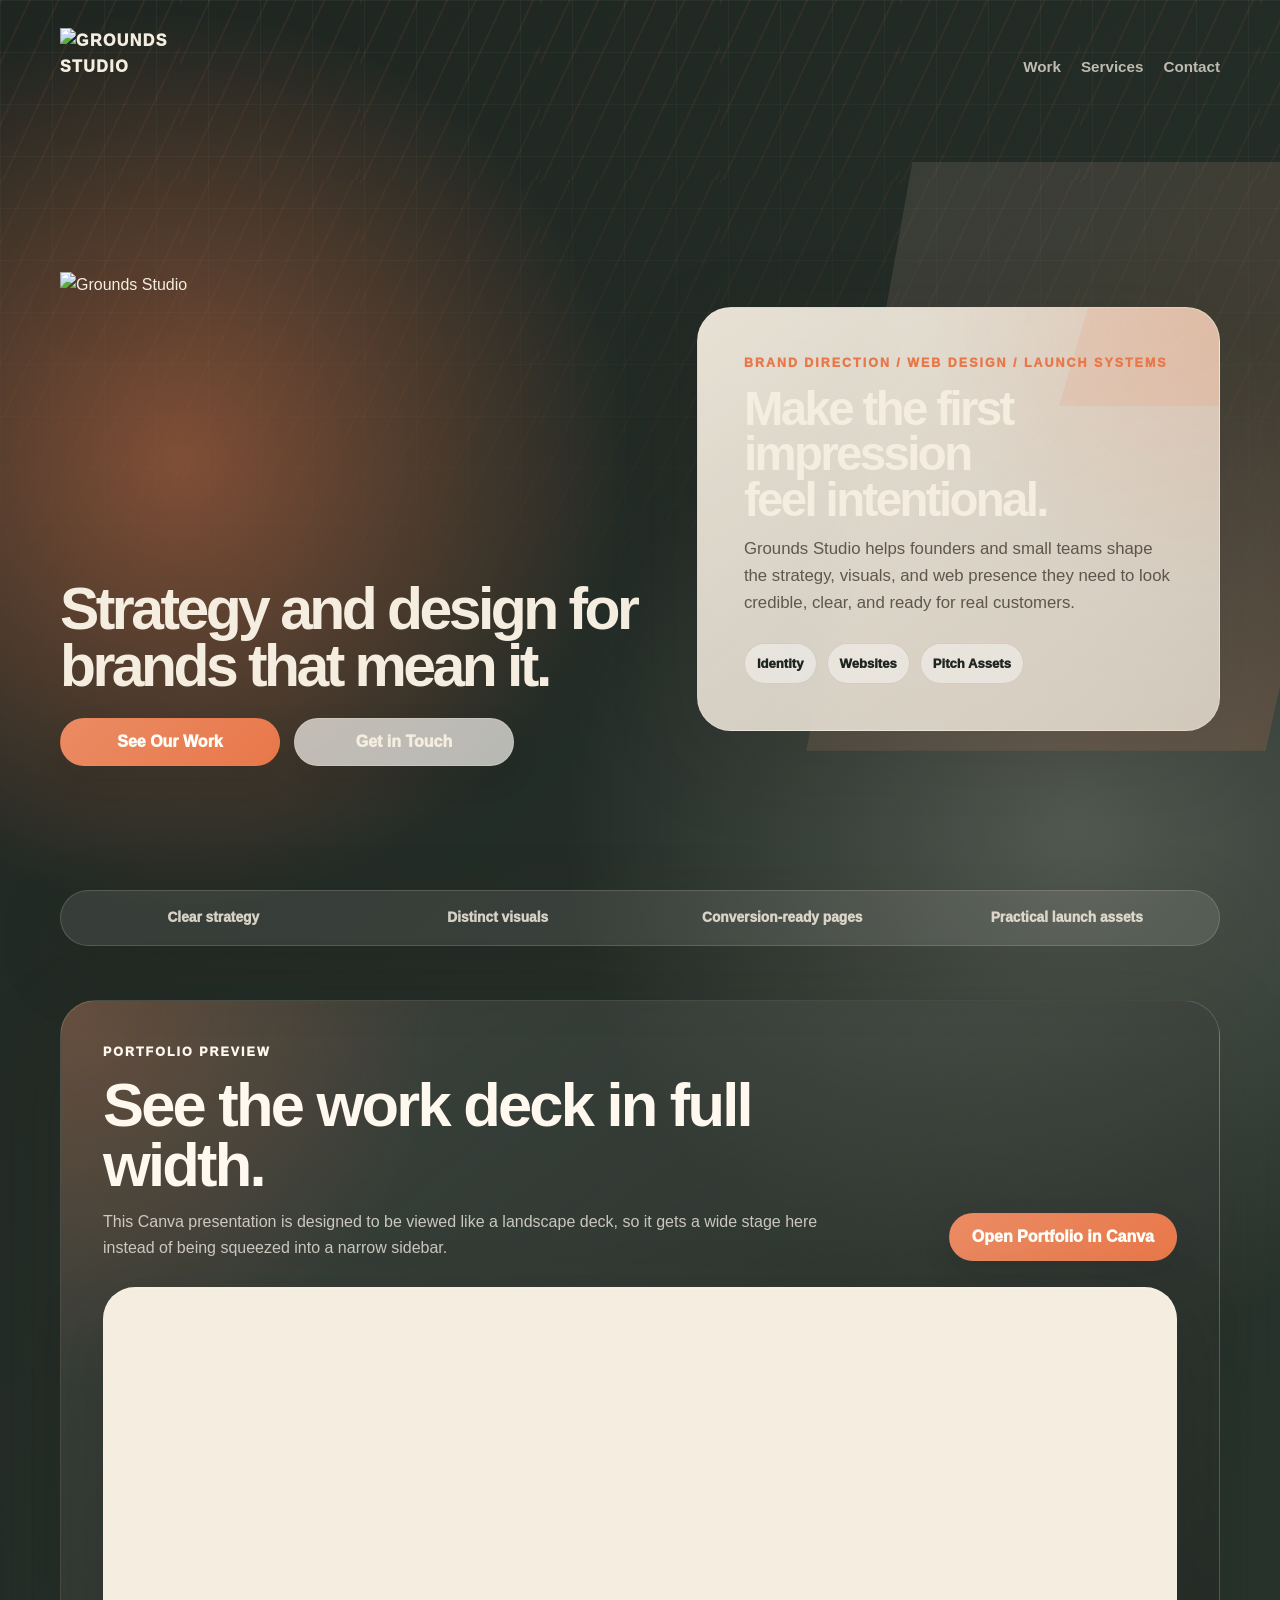
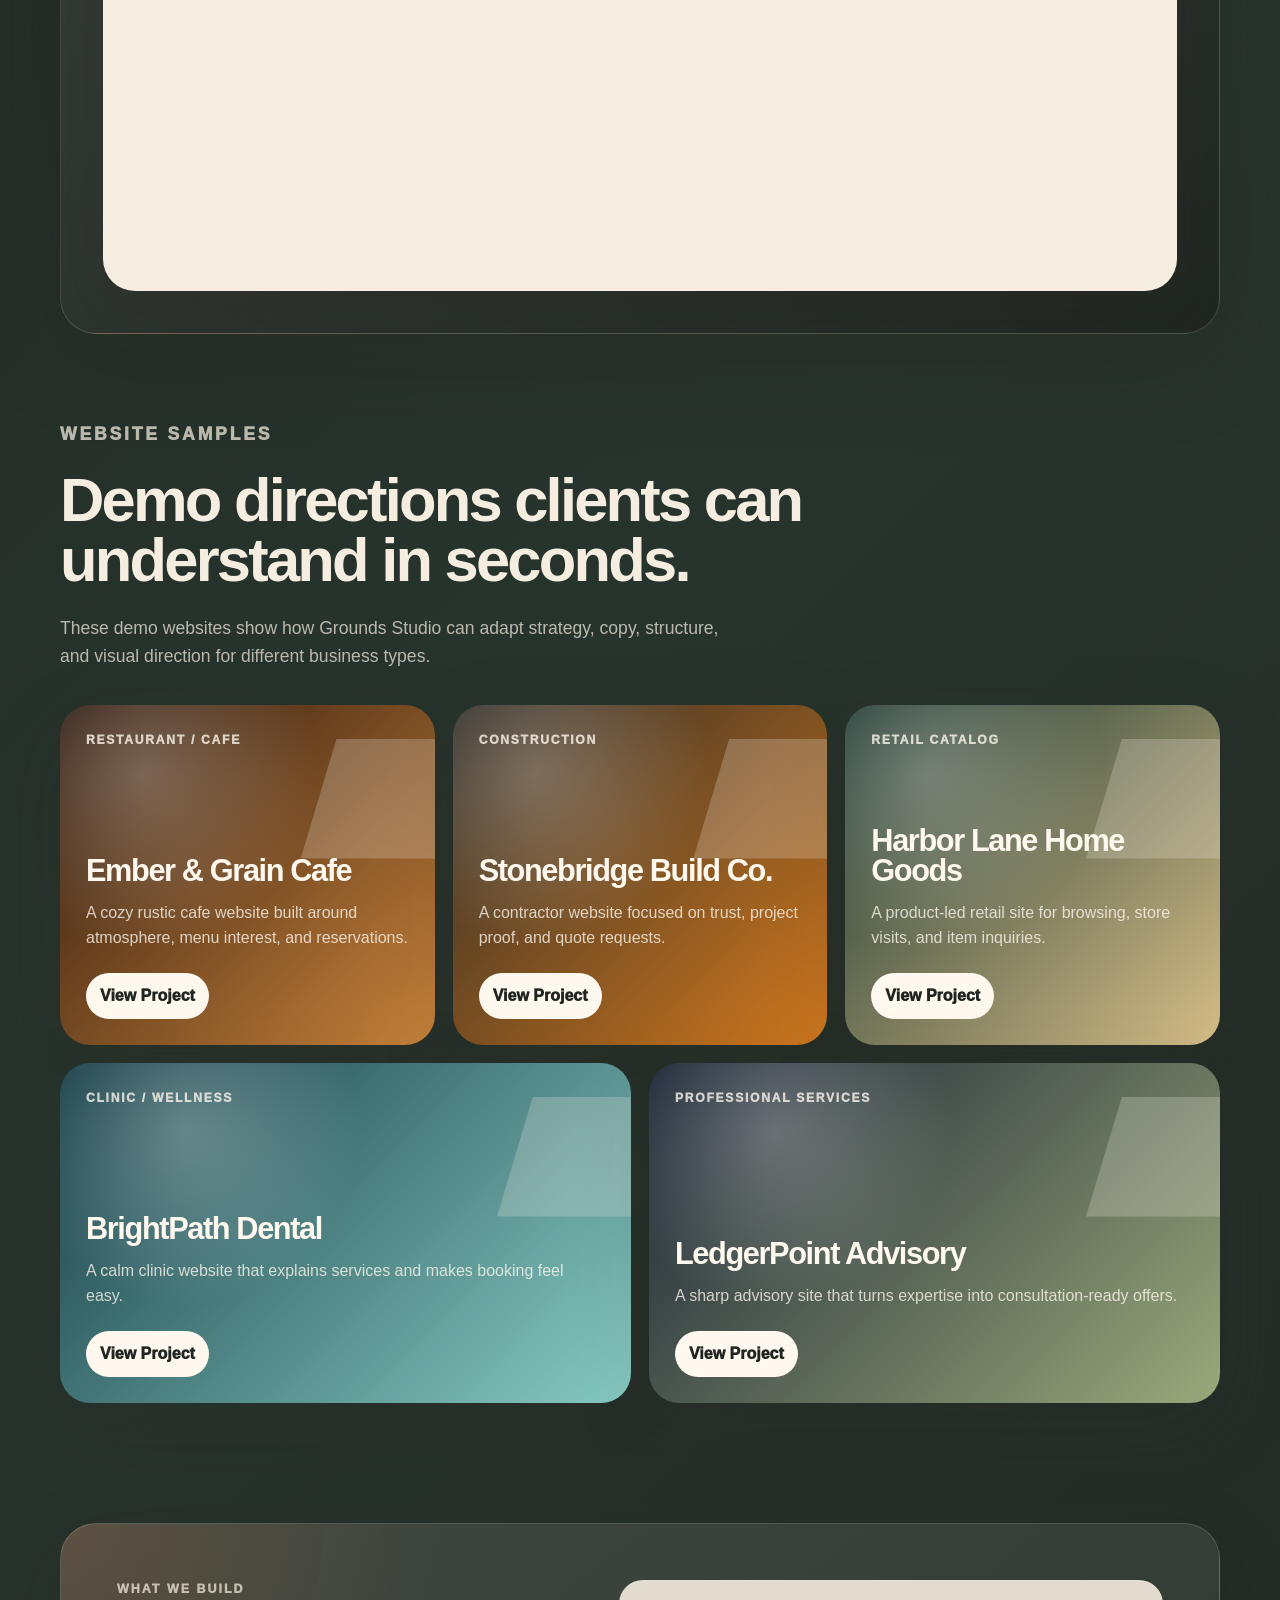
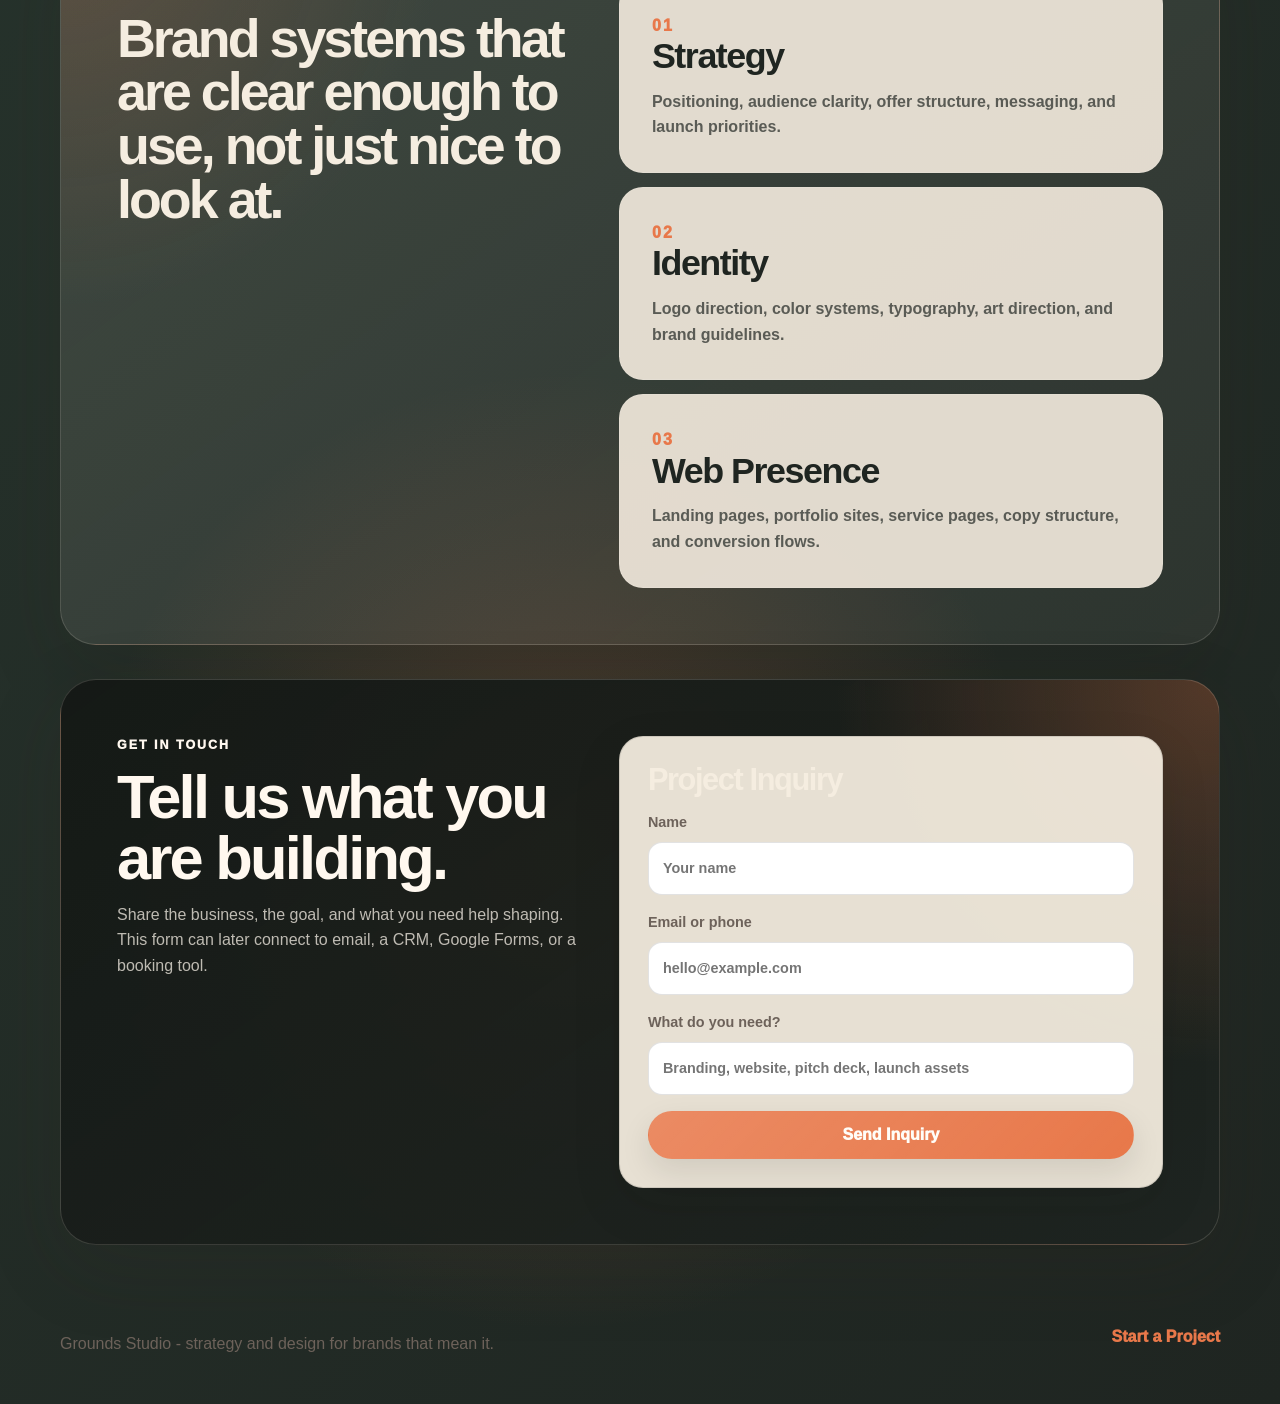
==== commit d8d53a93: "Add files via upload" ====
--- a/index.html
+++ b/index.html
@@ -8,8 +8,8 @@
       name="description"
       content="Grounds Studio creates strategy, identity, and website design for brands that mean it."
     />
-    <link rel="stylesheet" href="styles.css?v=grounds-canva-embed-3" />
-    <script src="script.js?v=grounds-canva-embed-3" defer></script>
+    <link rel="stylesheet" href="styles.css?v=grounds-services-readable-7" />
+    <script src="script.js?v=grounds-services-readable-7" defer></script>
   </head>
   <body class="grounds-page">
     <header class="grounds-hero-wrap">
@@ -17,7 +17,7 @@
         <a class="grounds-nav-logo" href="index.html" aria-label="Grounds Studio home">
           <img
             class="grounds-nav-logo-image"
-            src="grounds-studio-logo.png?v=grounds-logo-size-2"
+            src="grounds-studio-logo.svg?v=grounds-logo-svg-6"
             alt="Grounds Studio"
             width="120"
             height="78"
@@ -36,7 +36,7 @@
           <div class="grounds-logo-lockup">
             <img
               class="grounds-logo-image"
-              src="grounds-studio-logo.png?v=grounds-logo-size-2"
+              src="grounds-studio-logo.svg?v=grounds-logo-svg-6"
               alt="Grounds Studio"
               width="440"
               height="285"
@@ -82,13 +82,15 @@
 
       <section class="site-shell grounds-canva-section" id="canva-portfolio">
         <div class="grounds-canva-copy">
-          <p class="eyebrow">Portfolio Preview</p>
-          <h2>See the work deck.</h2>
-          <p>
-            This embedded Canva presentation gives prospects a quick way to
-            browse Grounds Studio's visual direction, brand thinking, and sample
-            project work without leaving the landing page.
-          </p>
+          <div>
+            <p class="eyebrow">Portfolio Preview</p>
+            <h2>See the work deck in full width.</h2>
+            <p>
+              This Canva presentation is designed to be viewed like a landscape
+              deck, so it gets a wide stage here instead of being squeezed into
+              a narrow sidebar.
+            </p>
+          </div>
           <a
             class="button primary grounds-primary"
             href="https://www.canva.com/design/DAHAuWGj2Es/Va2h1a1YbVB8xHzqirikOw/view?utm_content=DAHAuWGj2Es&utm_campaign=designshare&utm_medium=embeds&utm_source=link"
--- a/styles.css
+++ b/styles.css
@@ -994,27 +994,31 @@
 }
 
 .grounds-page {
-  --grounds-cream: #f4eee2;
+  --font-display: "Garet", "Garet Heavy", "Avenir Next", "Montserrat", sans-serif;
+  --font-body: "Garet", "Garet Book", "Avenir Next", "Montserrat", sans-serif;
+  --grounds-cream: #f5ede0;
   --grounds-sand: #bfaa86;
-  --grounds-clay: #dc7950;
-  --grounds-ink: #30251d;
+  --grounds-clay: #e8784a;
+  --grounds-ink: #1f2521;
   --grounds-moss: #7e765f;
   --accent: var(--grounds-clay);
   --deep: var(--grounds-ink);
   --paper: var(--grounds-cream);
   --soft: #e7dccb;
-  color: var(--grounds-ink);
-  background:
-    radial-gradient(circle at 14% 12%, rgba(220, 121, 80, 0.18), transparent 26rem),
-    radial-gradient(circle at 88% 18%, rgba(191, 170, 134, 0.38), transparent 30rem),
-    linear-gradient(135deg, #f3ede4 0%, #e6d9c4 48%, #d8c7ac 100%);
+  color: var(--grounds-cream);
+  background-color: #1f2521;
+  background:
+    radial-gradient(circle at 14% 10%, rgba(232, 120, 74, 0.48), transparent 28rem),
+    radial-gradient(circle at 84% 18%, rgba(245, 237, 224, 0.22), transparent 32rem),
+    radial-gradient(circle at 44% 88%, rgba(232, 120, 74, 0.22), transparent 30rem),
+    linear-gradient(135deg, #1f2521 0%, #27342d 48%, #1f2521 100%);
 }
 
 .grounds-page::before {
   background-image:
-    linear-gradient(rgba(48, 37, 29, 0.035) 1px, transparent 1px),
-    linear-gradient(90deg, rgba(48, 37, 29, 0.035) 1px, transparent 1px),
-    repeating-linear-gradient(115deg, rgba(220, 121, 80, 0.045) 0 2px, transparent 2px 26px);
+    linear-gradient(rgba(245, 237, 224, 0.045) 1px, transparent 1px),
+    linear-gradient(90deg, rgba(245, 237, 224, 0.045) 1px, transparent 1px),
+    repeating-linear-gradient(115deg, rgba(232, 120, 74, 0.08) 0 2px, transparent 2px 26px);
   background-size: 52px 52px, 52px 52px, 180px 180px;
 }
 
@@ -1032,7 +1036,7 @@
   width: min(46vw, 620px);
   height: min(46vw, 620px);
   background:
-    linear-gradient(135deg, rgba(191, 170, 134, 0.52), rgba(220, 121, 80, 0.34));
+    linear-gradient(135deg, rgba(245, 237, 224, 0.24), rgba(232, 120, 74, 0.44));
   clip-path: polygon(18% 0, 100% 0, 78% 100%, 0 100%);
   opacity: 0.42;
   pointer-events: none;
@@ -1048,7 +1052,7 @@
   display: inline-flex;
   align-items: center;
   gap: 0;
-  color: var(--grounds-ink);
+  color: var(--grounds-cream);
   font-weight: 950;
   letter-spacing: 0.09em;
   text-transform: uppercase;
@@ -1081,7 +1085,7 @@
 }
 
 .grounds-page .nav-links a {
-  color: rgba(48, 37, 29, 0.72);
+  color: rgba(245, 237, 224, 0.74);
 }
 
 .grounds-page .nav-links a:hover {
@@ -1121,7 +1125,7 @@
 .grounds-wordmark {
   width: fit-content;
   color: var(--grounds-clay);
-  font-family: "Eurostile", "Bank Gothic", "Avenir Next", var(--font-body);
+  font-family: "Garet", "Garet Heavy", "Eurostile", "Bank Gothic", var(--font-body);
   font-size: clamp(2rem, 5vw, 4.2rem);
   font-weight: 950;
   letter-spacing: 0.12em;
@@ -1132,11 +1136,12 @@
 .grounds-tagline {
   max-width: 640px;
   margin: 0;
-  color: var(--grounds-ink);
+  color: var(--grounds-cream);
   font-family: var(--font-display);
   font-size: clamp(2.1rem, 4.6vw, 4.75rem);
-  line-height: 0.98;
-  letter-spacing: -0.055em;
+  font-weight: 850;
+  line-height: 0.96;
+  letter-spacing: -0.06em;
 }
 
 .grounds-cta-row {
@@ -1152,17 +1157,18 @@
 }
 
 .grounds-secondary {
-  color: var(--grounds-ink);
-  background: rgba(241, 234, 223, 0.72);
-  border-color: rgba(48, 37, 29, 0.14);
+  color: var(--grounds-cream);
+  background: rgba(245, 237, 224, 0.08);
+  border-color: rgba(245, 237, 224, 0.22);
 }
 
 .grounds-hero-panel {
   position: relative;
   overflow: hidden;
   background:
-    linear-gradient(145deg, rgba(241, 234, 223, 0.88), rgba(191, 170, 134, 0.48));
-  border: 1px solid rgba(255, 255, 255, 0.52);
+    radial-gradient(circle at top right, rgba(232, 120, 74, 0.16), transparent 18rem),
+    linear-gradient(145deg, rgba(245, 237, 224, 0.94), rgba(245, 237, 224, 0.76));
+  border: 1px solid rgba(245, 237, 224, 0.34);
   border-radius: 34px;
   box-shadow: 0 28px 90px rgba(48, 37, 29, 0.16);
   padding: clamp(28px, 4vw, 46px);
@@ -1185,8 +1191,9 @@
   position: relative;
   max-width: 100%;
   font-size: clamp(2.45rem, 3.7vw, 4.15rem);
-  line-height: 0.98;
-  letter-spacing: -0.045em;
+  font-weight: 850;
+  line-height: 0.96;
+  letter-spacing: -0.055em;
   text-wrap: balance;
 }
 
@@ -1220,15 +1227,15 @@
   margin-top: -42px;
   position: relative;
   z-index: 2;
-  background: rgba(48, 37, 29, 0.9);
-  border: 1px solid rgba(255, 255, 255, 0.12);
+  background: rgba(245, 237, 224, 0.1);
+  border: 1px solid rgba(245, 237, 224, 0.16);
   border-radius: 999px;
   box-shadow: 0 22px 70px rgba(48, 37, 29, 0.18);
   padding: 16px;
 }
 
 .grounds-strip span {
-  color: rgba(241, 234, 223, 0.84);
+  color: rgba(245, 237, 224, 0.84);
   font-size: 0.86rem;
   font-weight: 950;
   text-align: center;
@@ -1237,28 +1244,33 @@
 .grounds-section .section-heading h2,
 .grounds-services h2,
 .grounds-contact h2 {
-  color: var(--grounds-ink);
+  color: var(--grounds-cream);
 }
 
 .grounds-section .section-heading p,
-.grounds-services p,
+.grounds-services > div > p,
 .grounds-contact p {
-  color: rgba(48, 37, 29, 0.72);
+  color: rgba(245, 237, 224, 0.72);
 }
 
 .grounds-canva-section {
   display: grid;
-  grid-template-columns: minmax(0, 0.72fr) minmax(420px, 1fr);
-  gap: 28px;
-  align-items: center;
+  gap: 26px;
   margin-top: 54px;
   padding: clamp(24px, 4vw, 42px);
   background:
-    radial-gradient(circle at top left, rgba(220, 121, 80, 0.2), transparent 24rem),
-    linear-gradient(145deg, rgba(48, 37, 29, 0.94), rgba(112, 89, 62, 0.86));
-  border: 1px solid rgba(255, 255, 255, 0.16);
+    radial-gradient(circle at top left, rgba(232, 120, 74, 0.26), transparent 24rem),
+    linear-gradient(145deg, rgba(245, 237, 224, 0.12), rgba(31, 37, 33, 0.9));
+  border: 1px solid rgba(245, 237, 224, 0.16);
   border-radius: 36px;
   box-shadow: 0 28px 90px rgba(48, 37, 29, 0.18);
+}
+
+.grounds-canva-copy {
+  display: grid;
+  grid-template-columns: minmax(0, 1fr) auto;
+  gap: 24px;
+  align-items: end;
 }
 
 .grounds-canva-copy h2,
@@ -1266,18 +1278,25 @@
   color: #fff8ef;
 }
 
+.grounds-canva-copy h2 {
+  max-width: 820px;
+}
+
 .grounds-canva-copy p {
+  max-width: 720px;
   color: rgba(255, 248, 239, 0.74);
-  margin-bottom: 24px;
 }
 
 .grounds-canva-embed {
   overflow: hidden;
   position: relative;
-  min-height: min(78vh, 760px);
-  background: #f4eee2;
-  border: 1px solid rgba(255, 255, 255, 0.22);
-  border-radius: 28px;
+  width: 100%;
+  aspect-ratio: 16 / 9;
+  min-height: 520px;
+  max-height: 82vh;
+  background: #f5ede0;
+  border: 1px solid rgba(245, 237, 224, 0.24);
+  border-radius: 32px;
   box-shadow: inset 0 1px 0 rgba(255, 255, 255, 0.16), 0 24px 70px rgba(48, 37, 29, 0.24);
 }
 
@@ -1405,12 +1424,20 @@
   margin-block: 34px;
   padding: clamp(30px, 5vw, 56px);
   background:
-    linear-gradient(145deg, rgba(241, 234, 223, 0.88), rgba(191, 170, 134, 0.38));
-  border: 1px solid rgba(255, 255, 255, 0.48);
+    radial-gradient(circle at top left, rgba(232, 120, 74, 0.18), transparent 24rem),
+    linear-gradient(145deg, rgba(245, 237, 224, 0.12), rgba(245, 237, 224, 0.06));
+  border: 1px solid rgba(245, 237, 224, 0.16);
   border-radius: 36px;
   box-shadow: 0 24px 80px rgba(48, 37, 29, 0.14);
 }
 
+.grounds-services > div:first-child h2 {
+  max-width: 560px;
+  font-size: clamp(2.35rem, 4.2vw, 4.2rem);
+  line-height: 1;
+  letter-spacing: -0.055em;
+}
+
 .grounds-service-list {
   display: grid;
   gap: 14px;
@@ -1418,10 +1445,10 @@
 
 .grounds-service-list article {
   position: relative;
-  background: rgba(255, 248, 239, 0.72);
-  border: 1px solid rgba(48, 37, 29, 0.1);
+  background: rgba(245, 237, 224, 0.9);
+  border: 1px solid rgba(245, 237, 224, 0.18);
   border-radius: 24px;
-  padding: 22px;
+  padding: clamp(22px, 3vw, 32px);
 }
 
 .grounds-service-list span {
@@ -1430,11 +1457,23 @@
   letter-spacing: 0.14em;
 }
 
+.grounds-service-list h3 {
+  color: var(--grounds-ink);
+  font-size: clamp(1.55rem, 2.8vw, 2.35rem);
+  line-height: 1.02;
+  letter-spacing: -0.04em;
+}
+
+.grounds-service-list p {
+  color: rgba(31, 37, 33, 0.7);
+  font-weight: 650;
+}
+
 .grounds-contact {
   align-items: stretch;
   background:
-    radial-gradient(circle at top right, rgba(220, 121, 80, 0.22), transparent 24rem),
-    linear-gradient(145deg, rgba(48, 37, 29, 0.94), rgba(112, 89, 62, 0.88));
+    radial-gradient(circle at top right, rgba(232, 120, 74, 0.28), transparent 24rem),
+    linear-gradient(145deg, rgba(20, 24, 21, 0.94), rgba(31, 37, 33, 0.88));
 }
 
 .grounds-contact h2,
@@ -1447,11 +1486,11 @@
 }
 
 .grounds-form {
-  background: rgba(255, 248, 239, 0.92);
+  background: rgba(245, 237, 224, 0.94);
 }
 
 .grounds-footer {
-  color: rgba(48, 37, 29, 0.72);
+  color: rgba(245, 237, 224, 0.72);
 }
 
 .grounds-footer a {
@@ -2129,7 +2168,6 @@
 
 @media (max-width: 980px) {
   .grounds-hero,
-  .grounds-canva-section,
   .grounds-services,
   .grounds-contact {
     grid-template-columns: 1fr;
@@ -2154,7 +2192,7 @@
   }
 
   .grounds-canva-embed {
-    min-height: 380px;
+    min-height: 420px;
   }
 
   .grounds-work-card,
@@ -2221,8 +2259,13 @@
     margin-top: 34px;
   }
 
+  .grounds-canva-copy {
+    grid-template-columns: 1fr;
+  }
+
   .grounds-canva-embed {
-    min-height: 300px;
+    aspect-ratio: 4 / 3;
+    min-height: 320px;
     border-radius: 22px;
   }
 
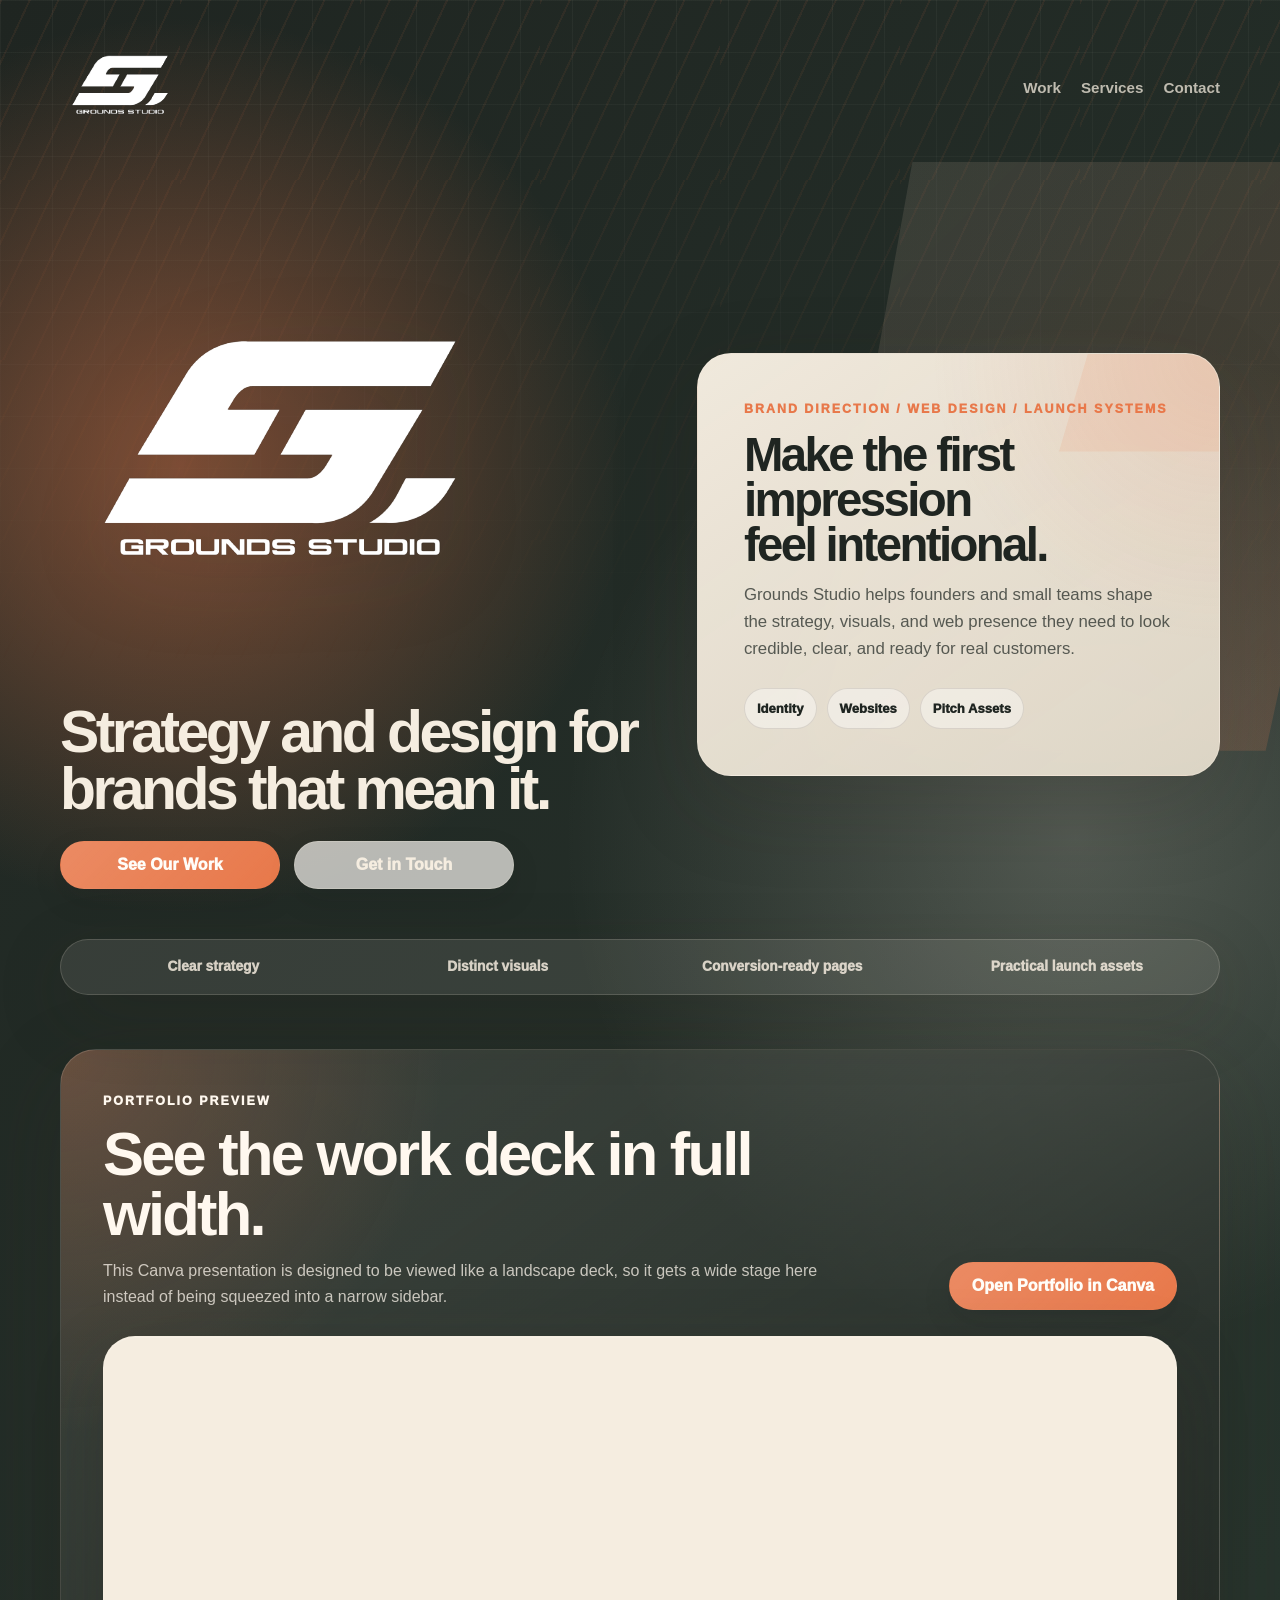
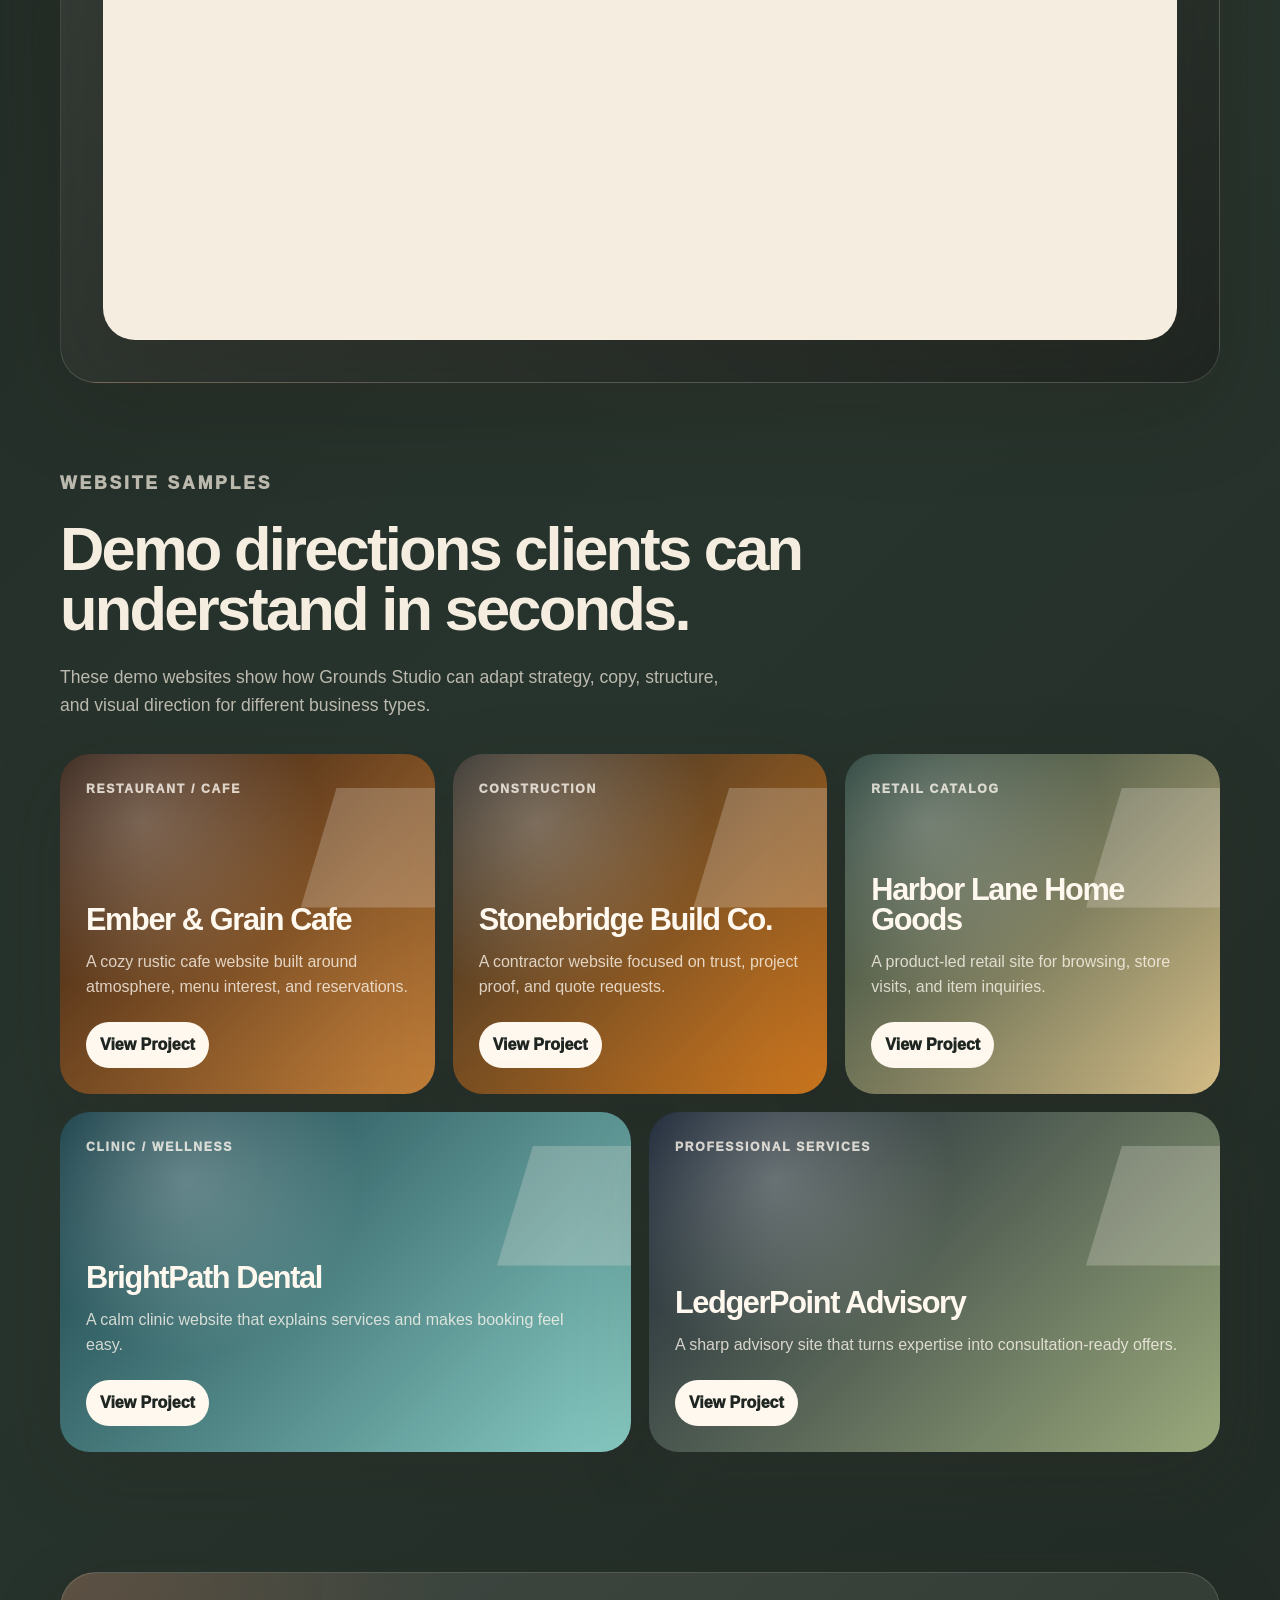
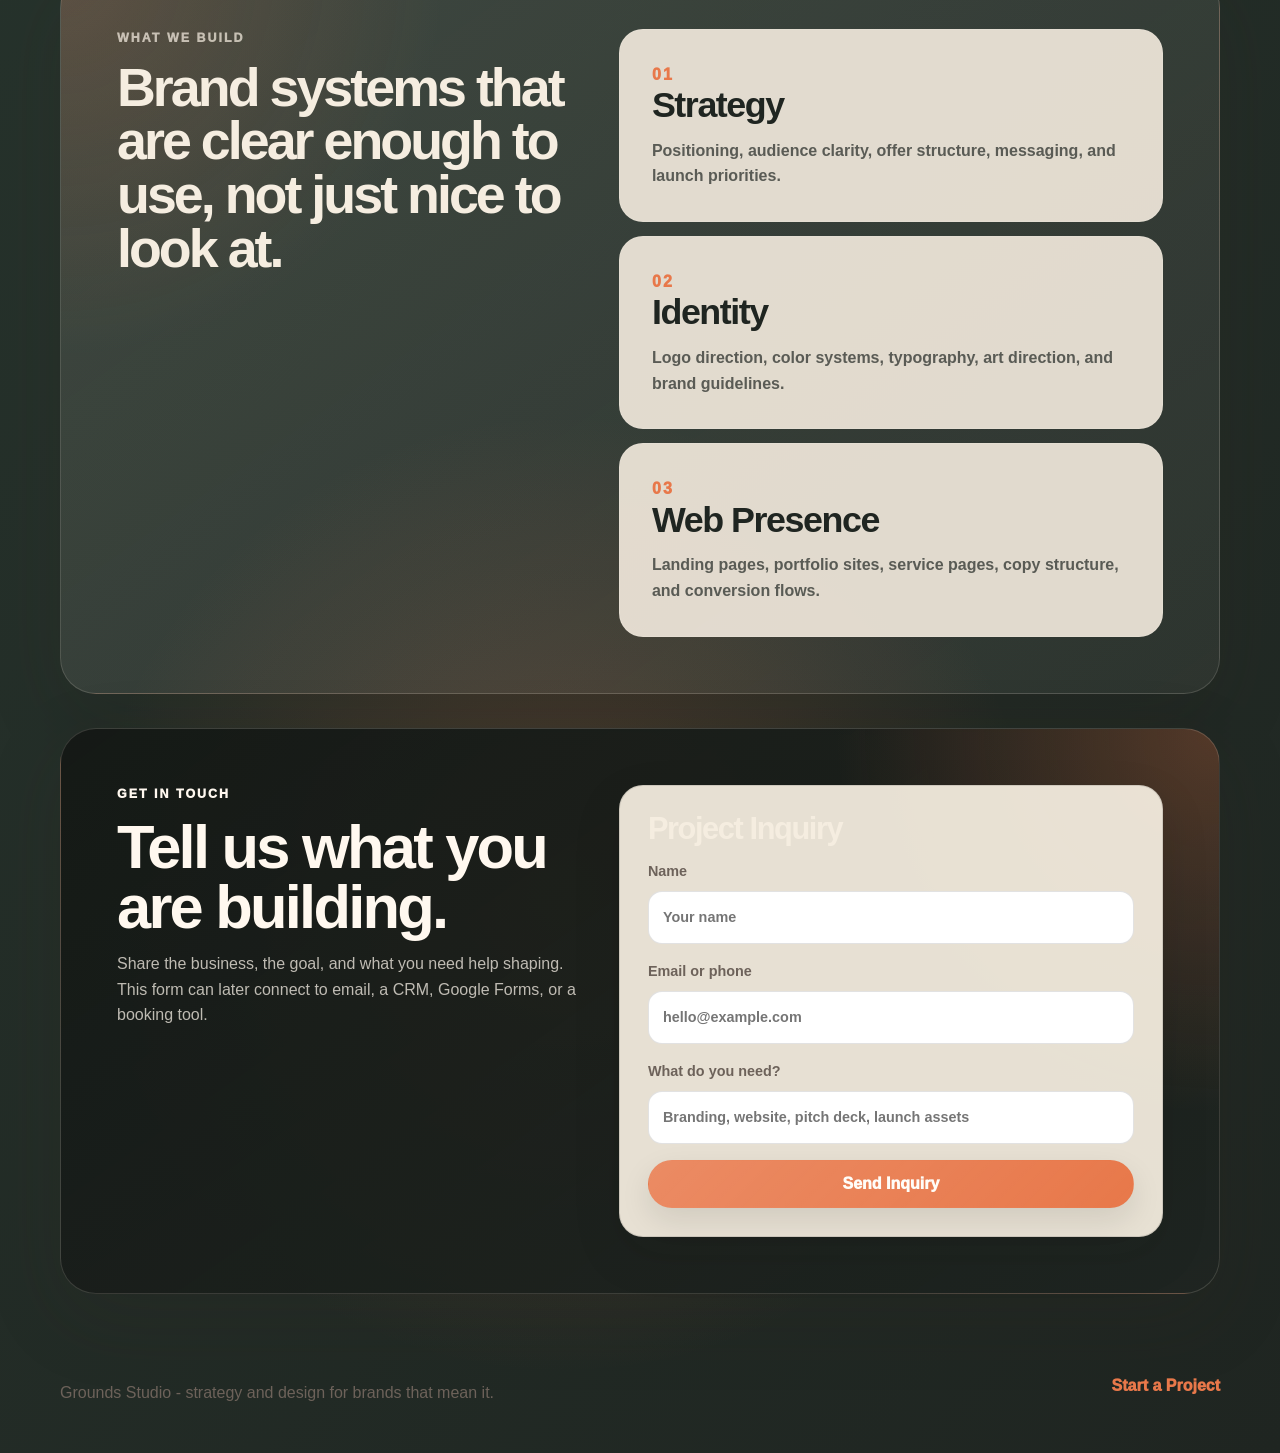
==== commit c6e64f04: "Add files via upload" ====
--- a/index.html
+++ b/index.html
@@ -8,8 +8,8 @@
       name="description"
       content="Grounds Studio creates strategy, identity, and website design for brands that mean it."
     />
-    <link rel="stylesheet" href="styles.css?v=grounds-services-readable-7" />
-    <script src="script.js?v=grounds-services-readable-7" defer></script>
+    <link rel="stylesheet" href="styles.css?v=grounds-hero-card-readable-8" />
+    <script src="script.js?v=grounds-hero-card-readable-8" defer></script>
   </head>
   <body class="grounds-page">
     <header class="grounds-hero-wrap">
--- a/styles.css
+++ b/styles.css
@@ -1166,8 +1166,8 @@
   position: relative;
   overflow: hidden;
   background:
-    radial-gradient(circle at top right, rgba(232, 120, 74, 0.16), transparent 18rem),
-    linear-gradient(145deg, rgba(245, 237, 224, 0.94), rgba(245, 237, 224, 0.76));
+    radial-gradient(circle at top right, rgba(232, 120, 74, 0.14), transparent 18rem),
+    linear-gradient(145deg, rgba(245, 237, 224, 0.98), rgba(232, 224, 208, 0.92));
   border: 1px solid rgba(245, 237, 224, 0.34);
   border-radius: 34px;
   box-shadow: 0 28px 90px rgba(48, 37, 29, 0.16);
@@ -1190,6 +1190,7 @@
 .grounds-hero-panel h1 {
   position: relative;
   max-width: 100%;
+  color: var(--grounds-ink);
   font-size: clamp(2.45rem, 3.7vw, 4.15rem);
   font-weight: 850;
   line-height: 0.96;
@@ -1199,8 +1200,12 @@
 
 .grounds-hero-panel p:not(.eyebrow) {
   position: relative;
-  color: rgba(48, 37, 29, 0.72);
+  color: rgba(31, 37, 33, 0.72);
   font-size: 1.05rem;
+}
+
+.grounds-hero-panel .eyebrow {
+  color: var(--grounds-clay);
 }
 
 .grounds-proof-row {
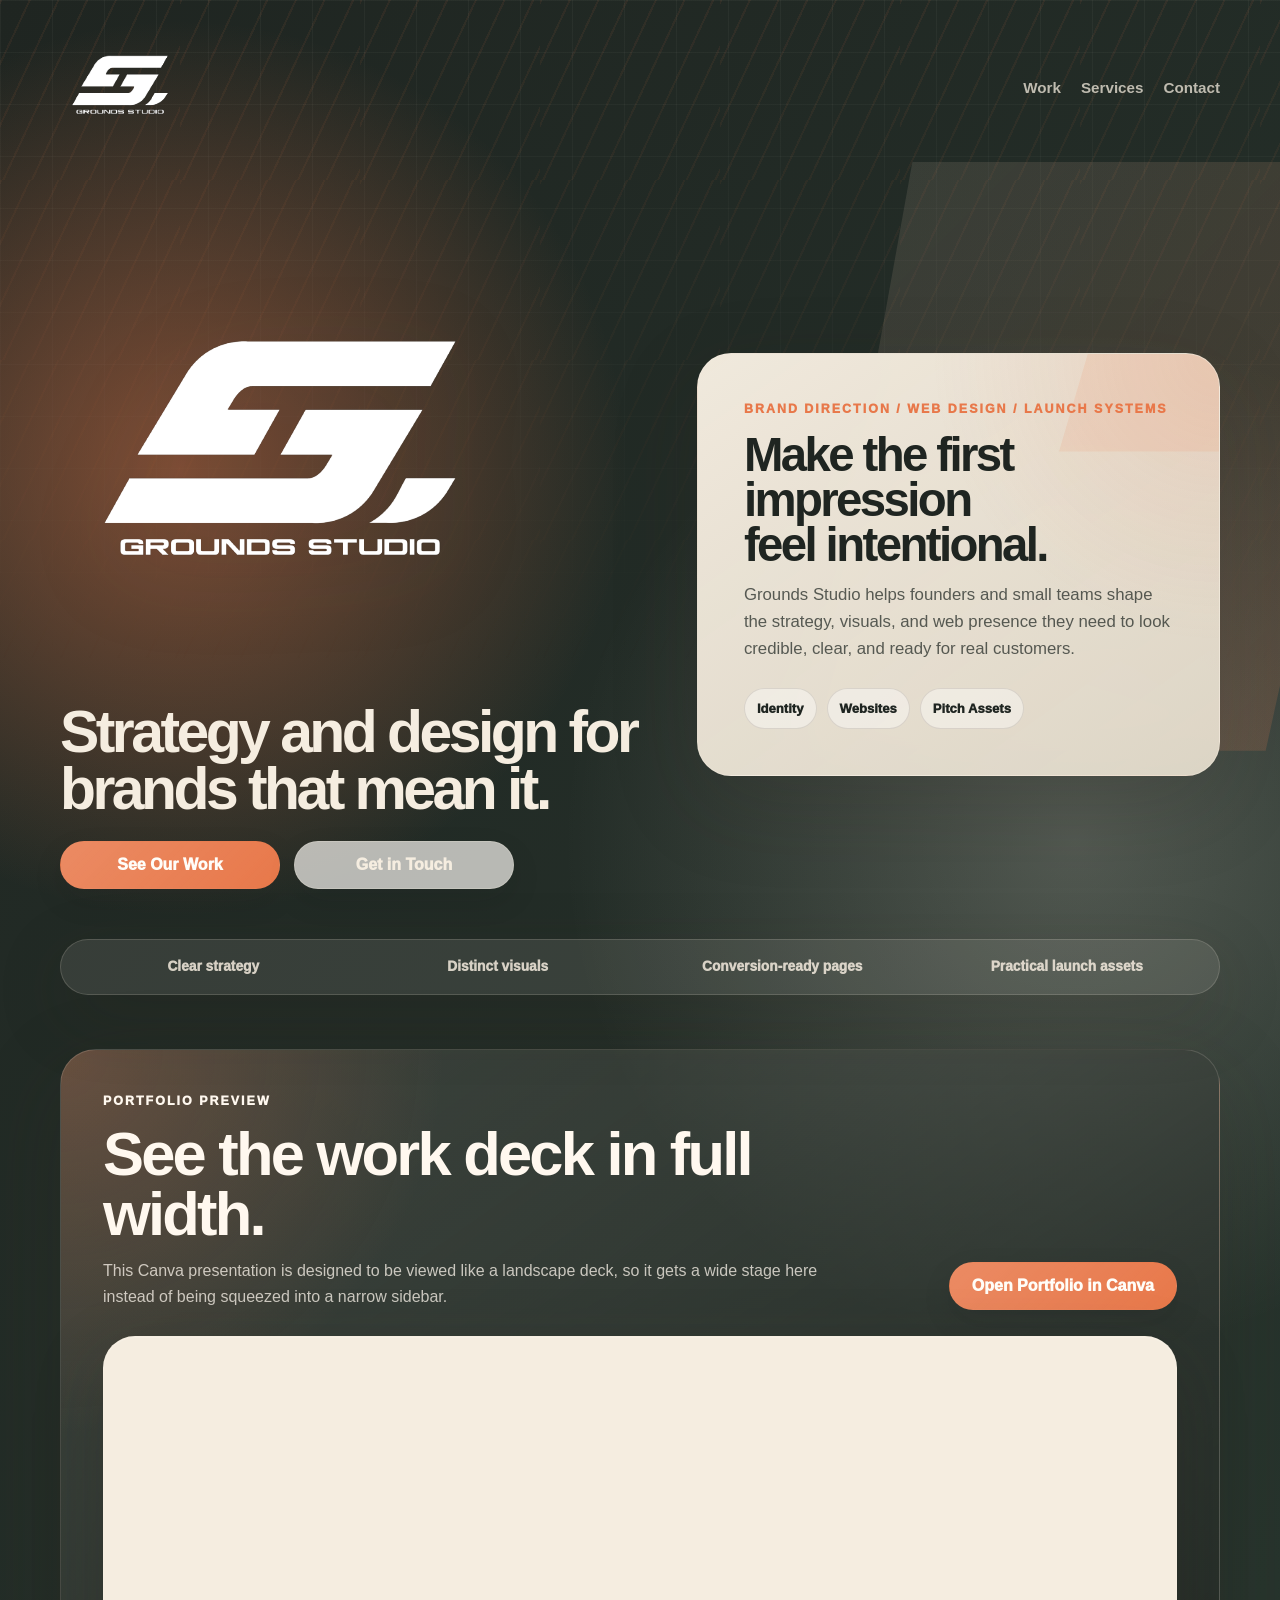
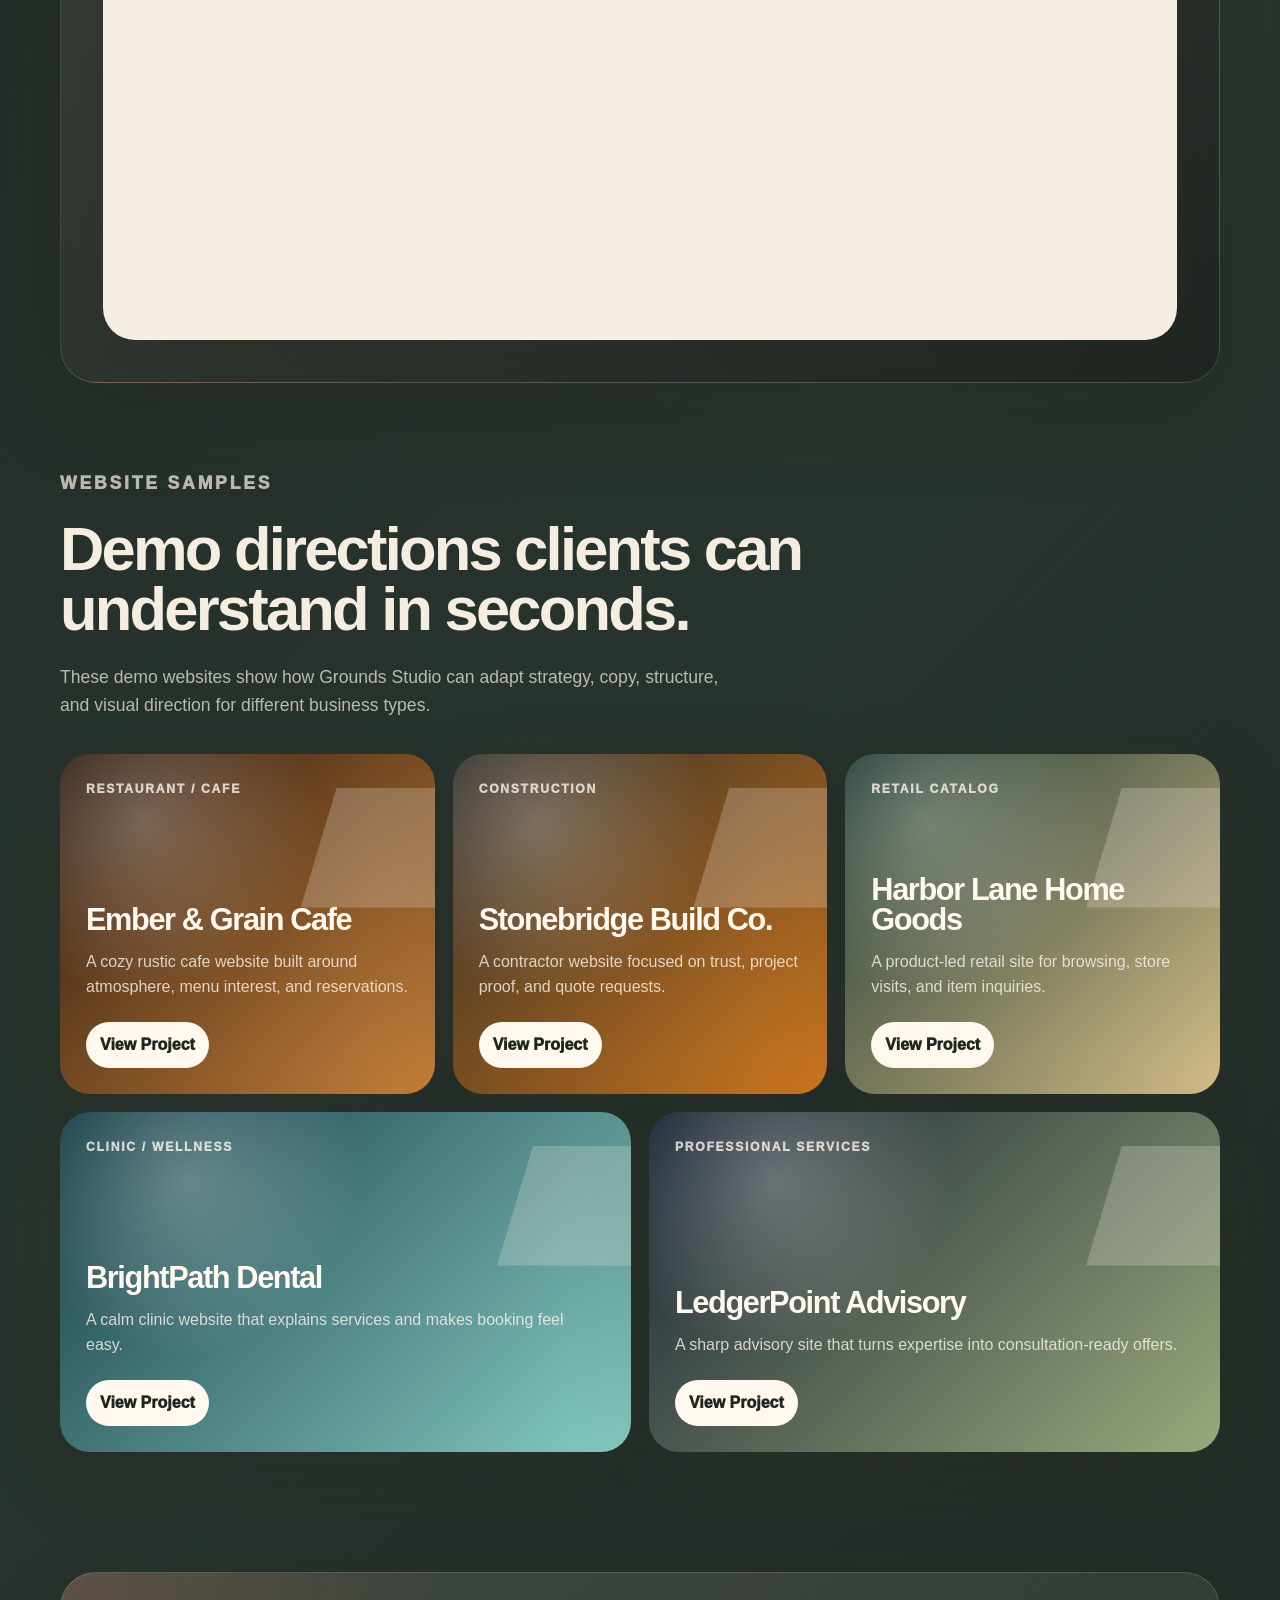
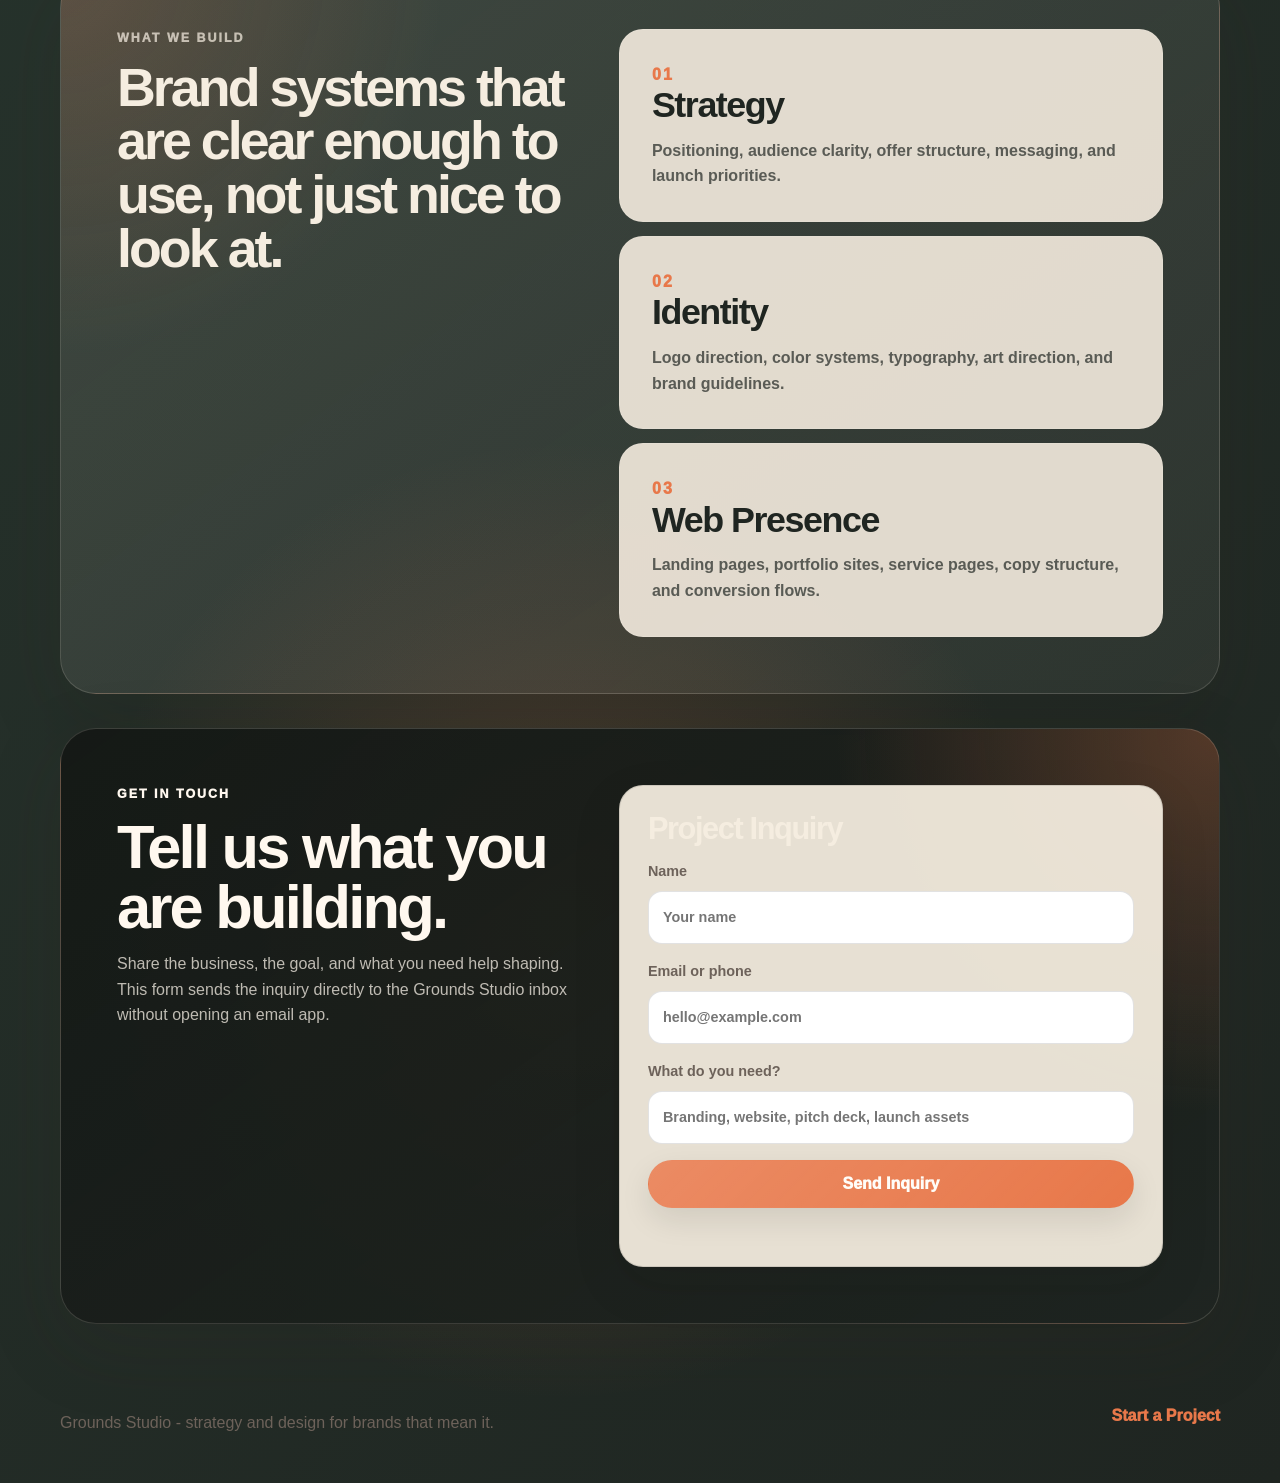
==== commit b7b53b93: "Add files via upload" ====
--- a/index.html
+++ b/index.html
@@ -8,8 +8,8 @@
       name="description"
       content="Grounds Studio creates strategy, identity, and website design for brands that mean it."
     />
-    <link rel="stylesheet" href="styles.css?v=grounds-hero-card-readable-8" />
-    <script src="script.js?v=grounds-hero-card-readable-8" defer></script>
+    <link rel="stylesheet" href="styles.css?v=grounds-formsubmit-canva-12" />
+    <script src="script.js?v=grounds-formsubmit-canva-12" defer></script>
   </head>
   <body class="grounds-page">
     <header class="grounds-hero-wrap">
@@ -93,7 +93,7 @@
           </div>
           <a
             class="button primary grounds-primary"
-            href="https://www.canva.com/design/DAHAuWGj2Es/Va2h1a1YbVB8xHzqirikOw/view?utm_content=DAHAuWGj2Es&utm_campaign=designshare&utm_medium=embeds&utm_source=link"
+            href="https://www.canva.com/design/DAHKUkD8mUM/ff1BPyAZ2dfxlM16P6AfAg/view?utm_content=DAHKUkD8mUM&utm_campaign=designshare&utm_medium=embeds&utm_source=link"
             target="_blank"
             rel="noopener noreferrer"
           >
@@ -105,8 +105,8 @@
           <iframe
             class="grounds-canva-frame"
             loading="lazy"
-            src="https://www.canva.com/design/DAHAuWGj2Es/Va2h1a1YbVB8xHzqirikOw/view?embed"
-            title="Van Visuals portfolio by kopeace"
+            src="https://www.canva.com/design/DAHKUkD8mUM/ff1BPyAZ2dfxlM16P6AfAg/view?embed"
+            title="Grounds Studio Portfolio and Value Deck"
             allowfullscreen
             allow="fullscreen"
           ></iframe>
@@ -191,26 +191,41 @@
           <h2>Tell us what you are building.</h2>
           <p>
             Share the business, the goal, and what you need help shaping. This
-            form can later connect to email, a CRM, Google Forms, or a booking
-            tool.
+            form sends the inquiry directly to the Grounds Studio inbox without
+            opening an email app.
           </p>
         </div>
 
-        <form class="lead-form grounds-form" aria-label="Grounds Studio contact form">
+        <form
+          class="lead-form grounds-form"
+          aria-label="Grounds Studio contact form"
+          data-recipient="francis.tome@yahoo.com.ph"
+          action="https://formsubmit.co/francis.tome@yahoo.com.ph"
+          method="POST"
+        >
           <h3>Project Inquiry</h3>
+          <input type="hidden" name="_subject" value="New Grounds Studio project inquiry" />
+          <input type="hidden" name="_template" value="table" />
+          <input type="hidden" name="_captcha" value="false" />
           <label>
             Name
-            <input type="text" placeholder="Your name" />
+            <input name="name" type="text" placeholder="Your name" required />
           </label>
           <label>
             Email or phone
-            <input type="text" placeholder="hello@example.com" />
+            <input name="contact" type="text" placeholder="hello@example.com" required />
           </label>
           <label>
             What do you need?
-            <input type="text" placeholder="Branding, website, pitch deck, launch assets" />
+            <input
+              name="need"
+              type="text"
+              placeholder="Branding, website, pitch deck, launch assets"
+              required
+            />
           </label>
-          <button class="button primary grounds-primary" type="button">Send Inquiry</button>
+          <button class="button primary grounds-primary" type="submit">Send Inquiry</button>
+          <p class="form-status" role="status" aria-live="polite"></p>
         </form>
       </section>
     </main>
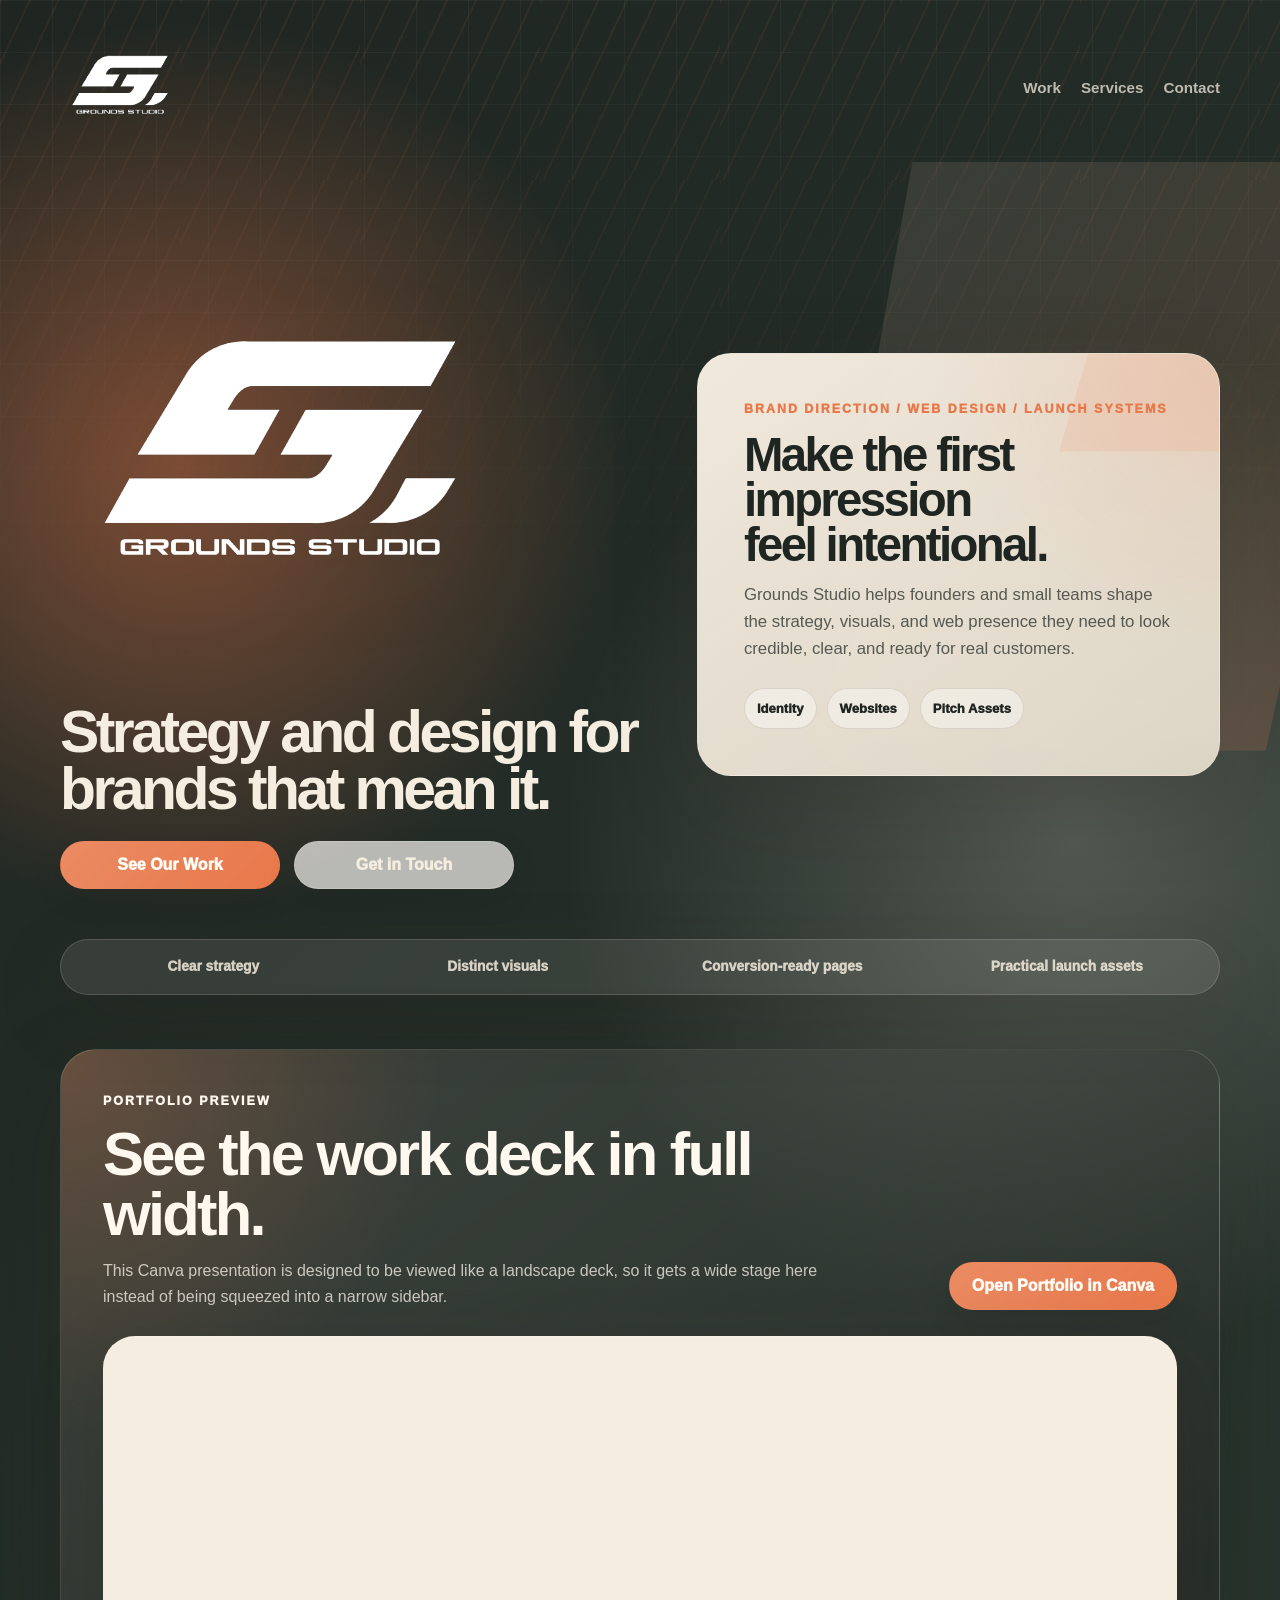
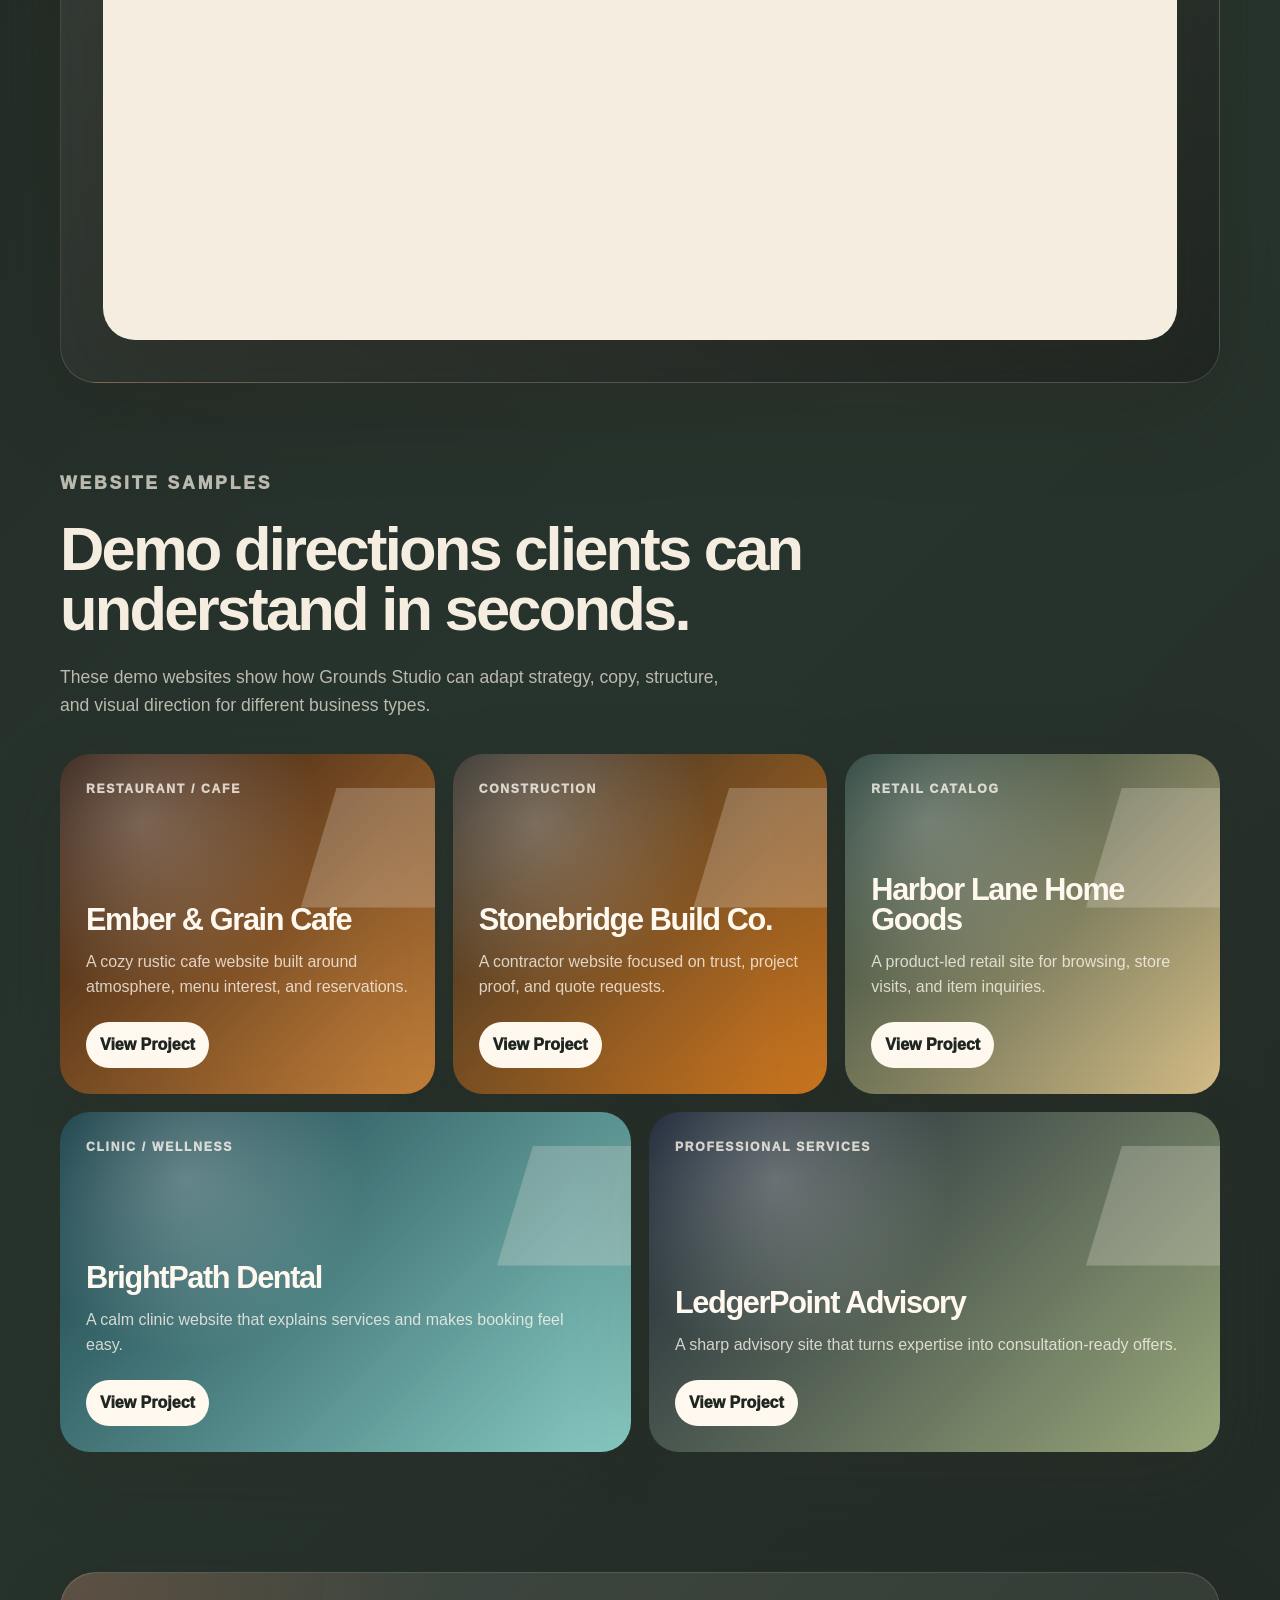
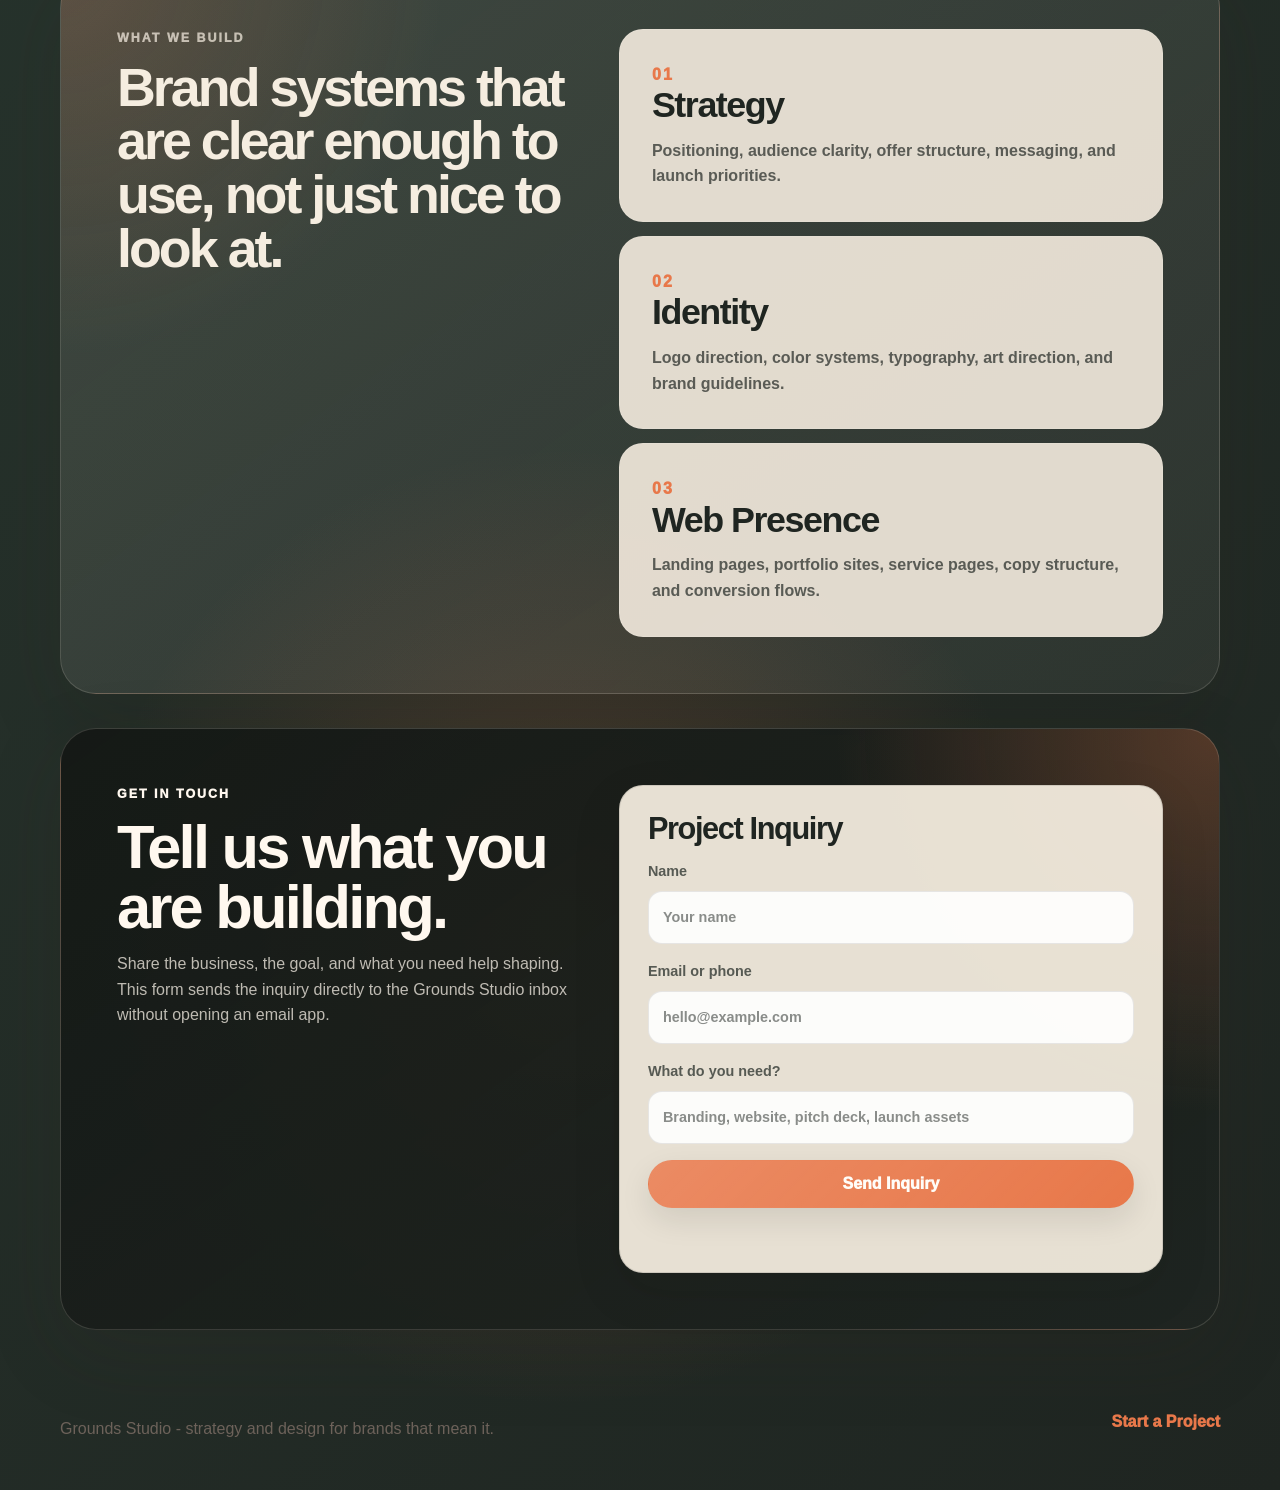
==== commit 46dffd03: "Add files via upload" ====
--- a/index.html
+++ b/index.html
@@ -199,8 +199,8 @@
         <form
           class="lead-form grounds-form"
           aria-label="Grounds Studio contact form"
-          data-recipient="francis.tome@yahoo.com.ph"
-          action="https://formsubmit.co/francis.tome@yahoo.com.ph"
+          data-recipient="groundscreativestudio@gmail.com"
+          action="https://formsubmit.co/groundscreativestudio@gmail.com"
           method="POST"
         >
           <h3>Project Inquiry</h3>
--- a/styles.css
+++ b/styles.css
@@ -1494,6 +1494,36 @@
   background: rgba(245, 237, 224, 0.94);
 }
 
+.grounds-form h3 {
+  color: var(--grounds-ink);
+}
+
+.grounds-form label {
+  color: rgba(31, 37, 33, 0.72);
+}
+
+.grounds-form input {
+  color: var(--grounds-ink);
+  background: rgba(255, 255, 255, 0.88);
+  border-color: rgba(31, 37, 33, 0.1);
+}
+
+.grounds-form input::placeholder {
+  color: rgba(31, 37, 33, 0.52);
+}
+
+.grounds-form .form-status {
+  min-height: 1.4em;
+  margin: 0;
+  color: rgba(31, 37, 33, 0.72);
+  font-size: 0.92rem;
+  font-weight: 800;
+}
+
+.grounds-form .form-status.is-error {
+  color: #a93d26;
+}
+
 .grounds-footer {
   color: rgba(245, 237, 224, 0.72);
 }
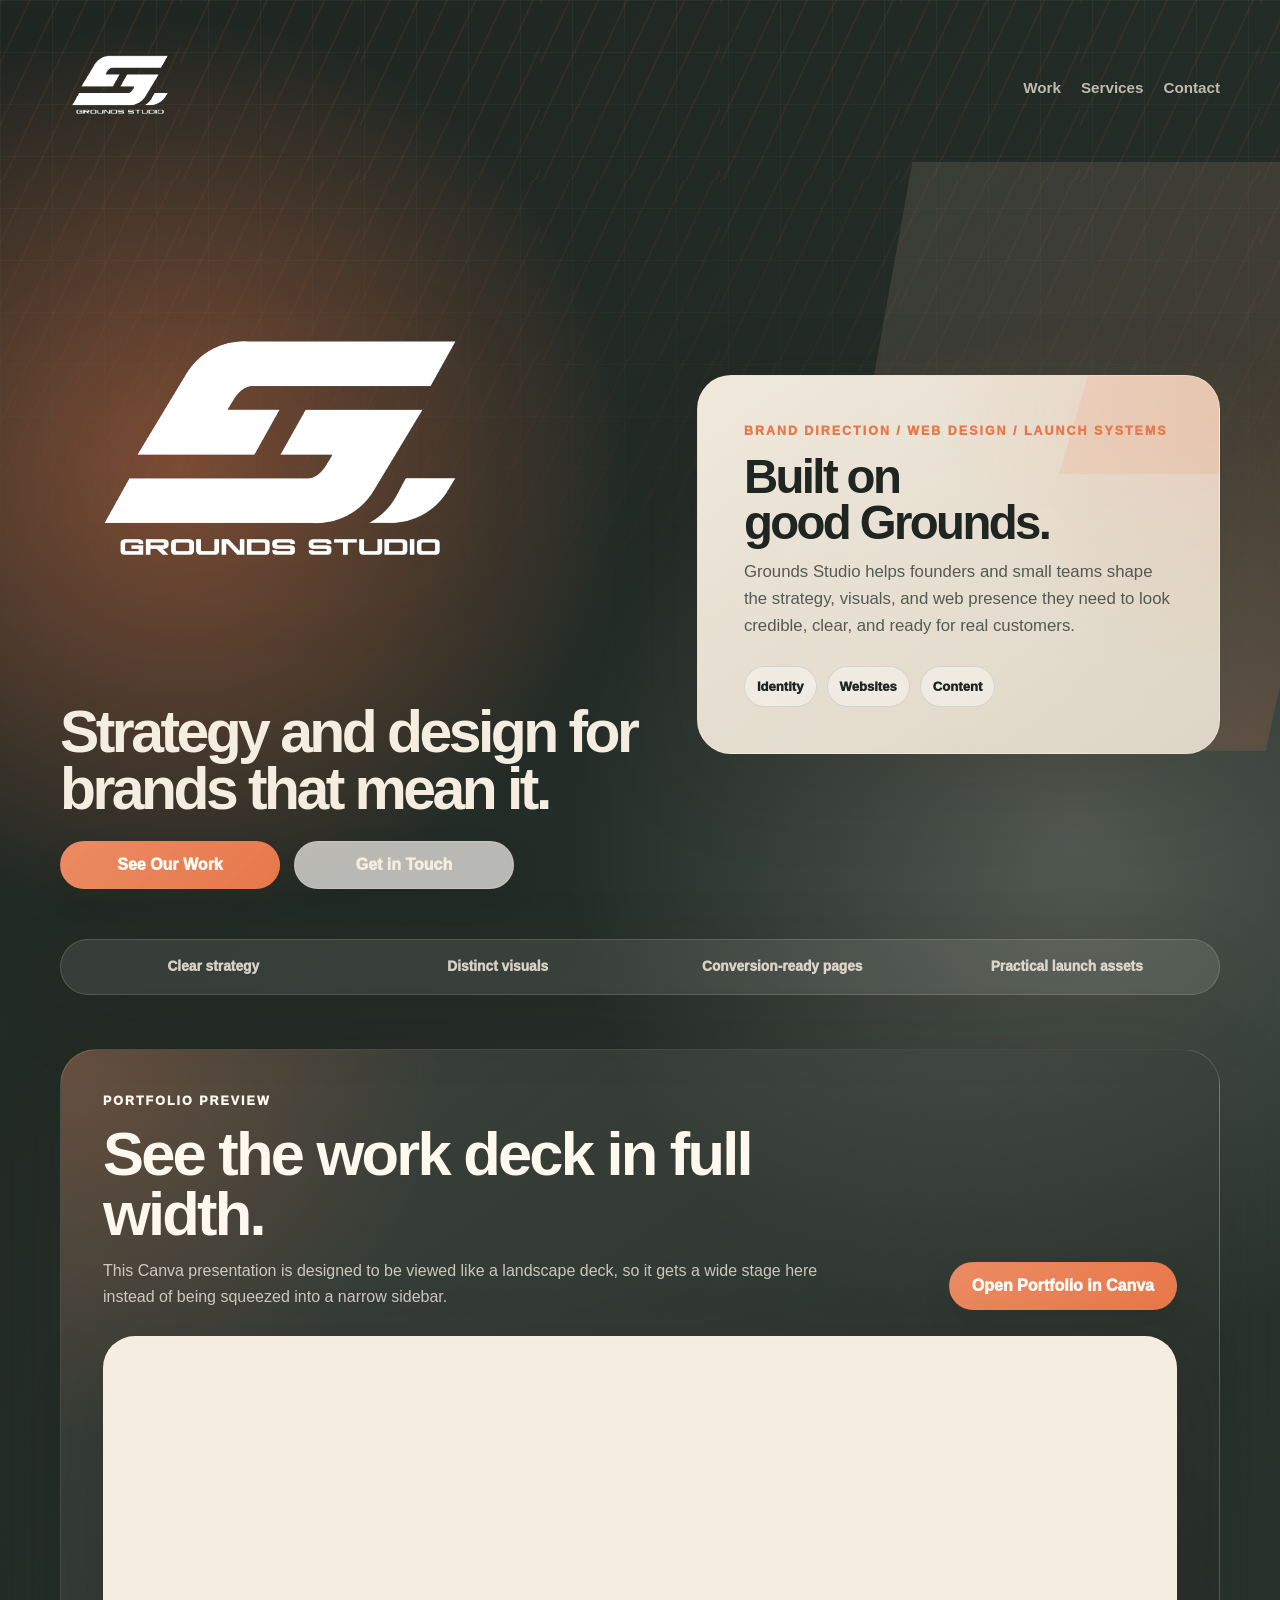
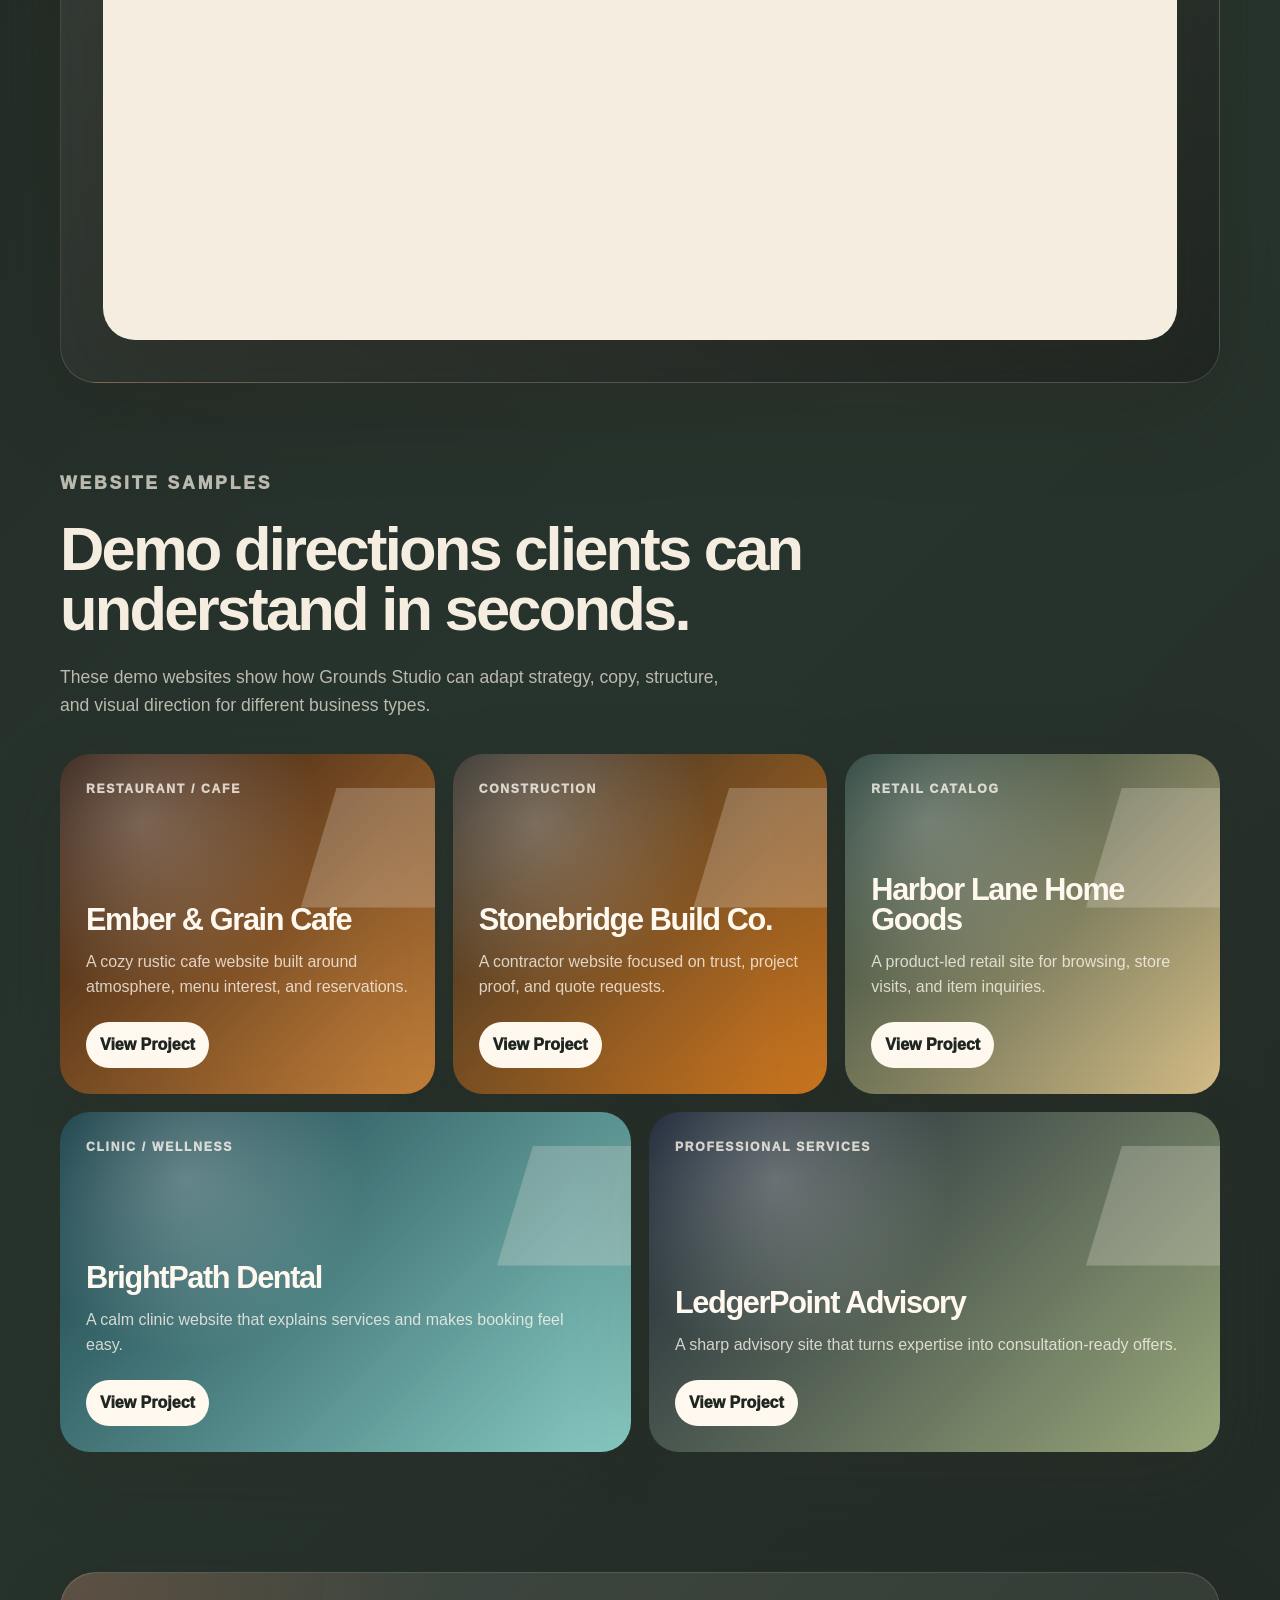
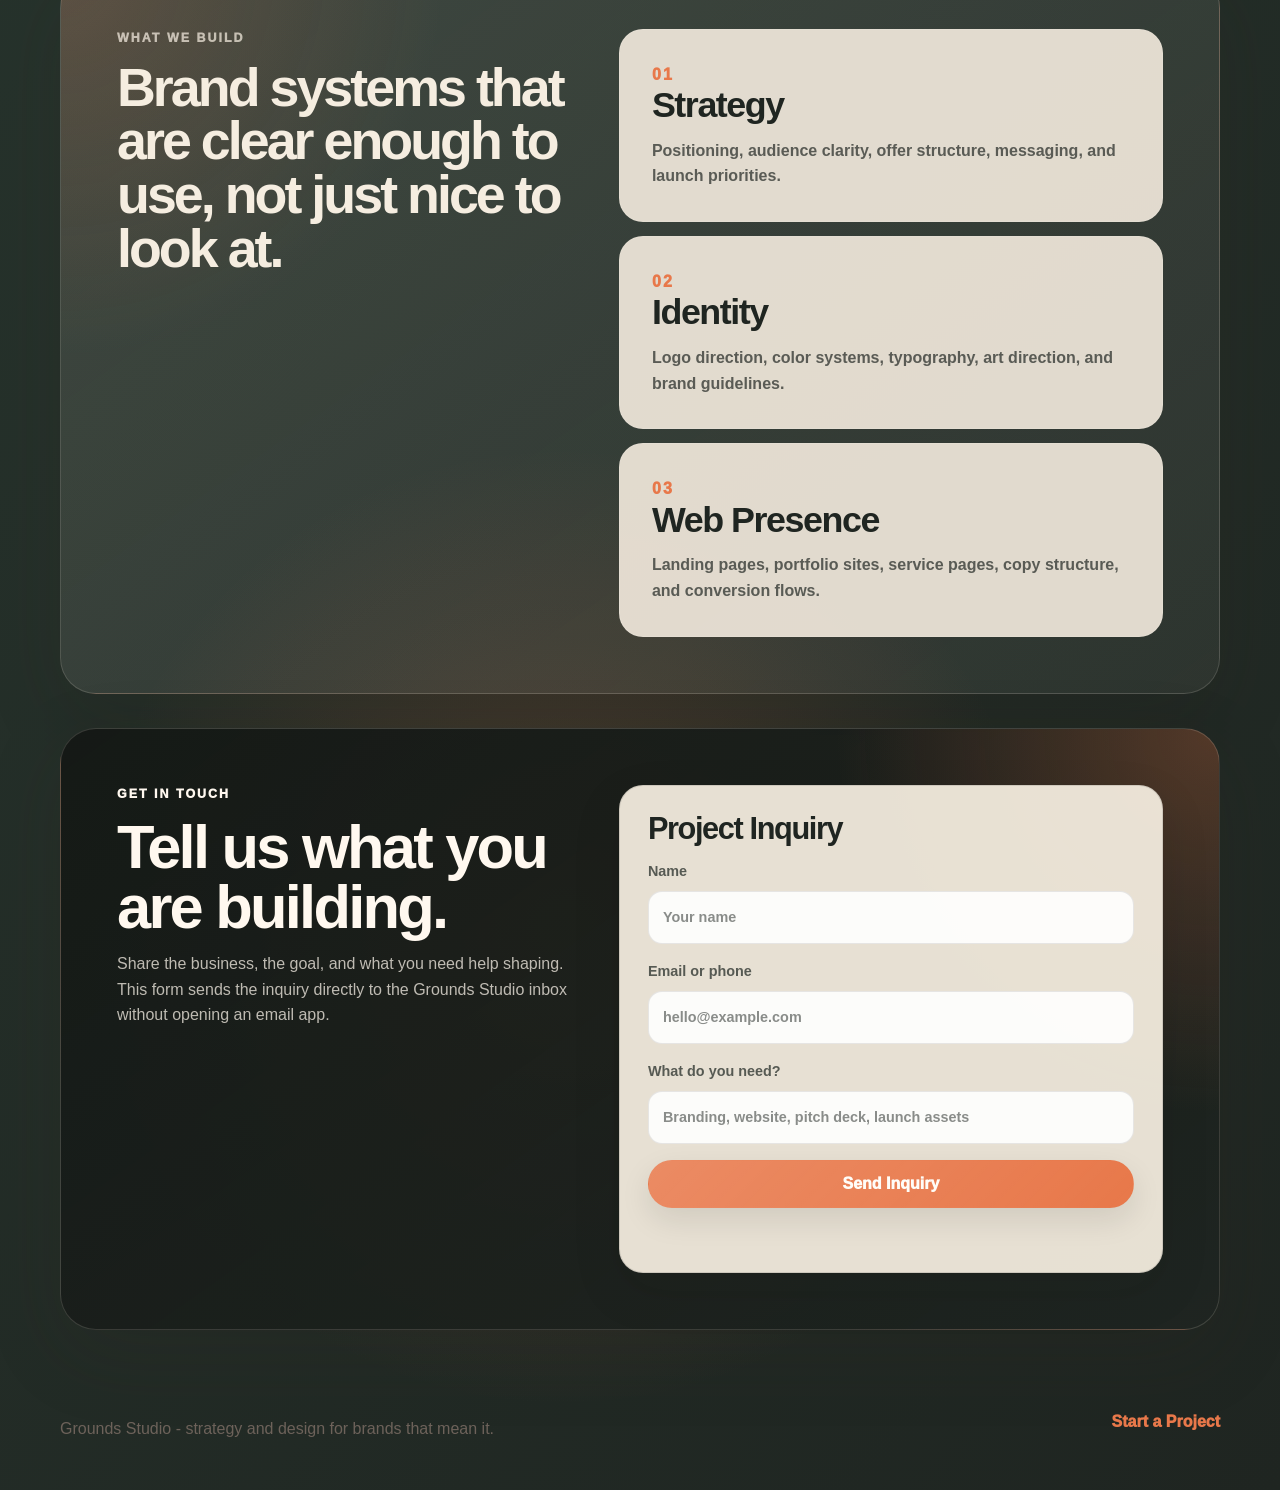
==== commit 5a854d18: "Add files via upload" ====
--- a/index.html
+++ b/index.html
@@ -57,7 +57,7 @@
 
         <aside class="grounds-hero-panel reveal" aria-label="Studio positioning">
           <p class="eyebrow">Brand Direction / Web Design / Launch Systems</p>
-          <h1>Make the first impression feel intentional.</h1>
+          <h1>Built on good Grounds.</h1>
           <p>
             Grounds Studio helps founders and small teams shape the strategy,
             visuals, and web presence they need to look credible, clear, and
@@ -66,7 +66,7 @@
           <div class="grounds-proof-row">
             <span>Identity</span>
             <span>Websites</span>
-            <span>Pitch Assets</span>
+            <span>Content</span>
           </div>
         </aside>
       </section>
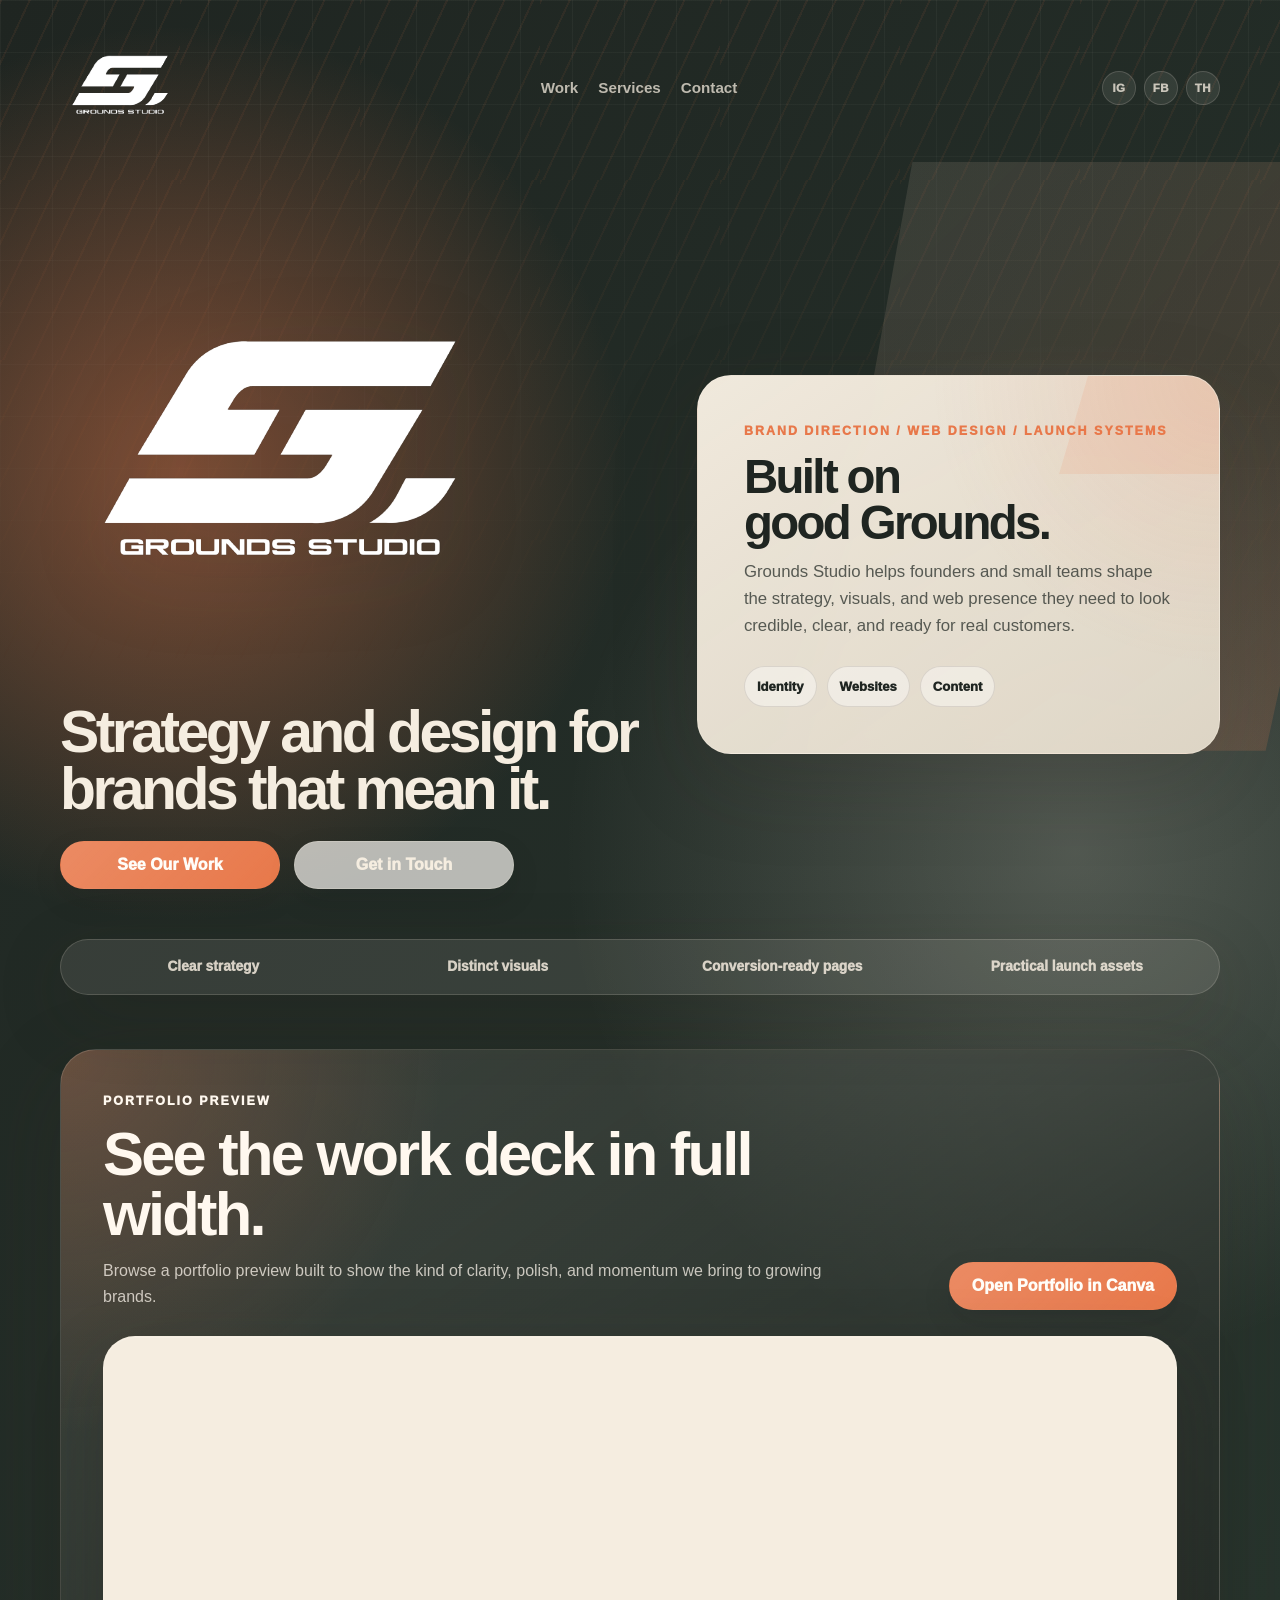
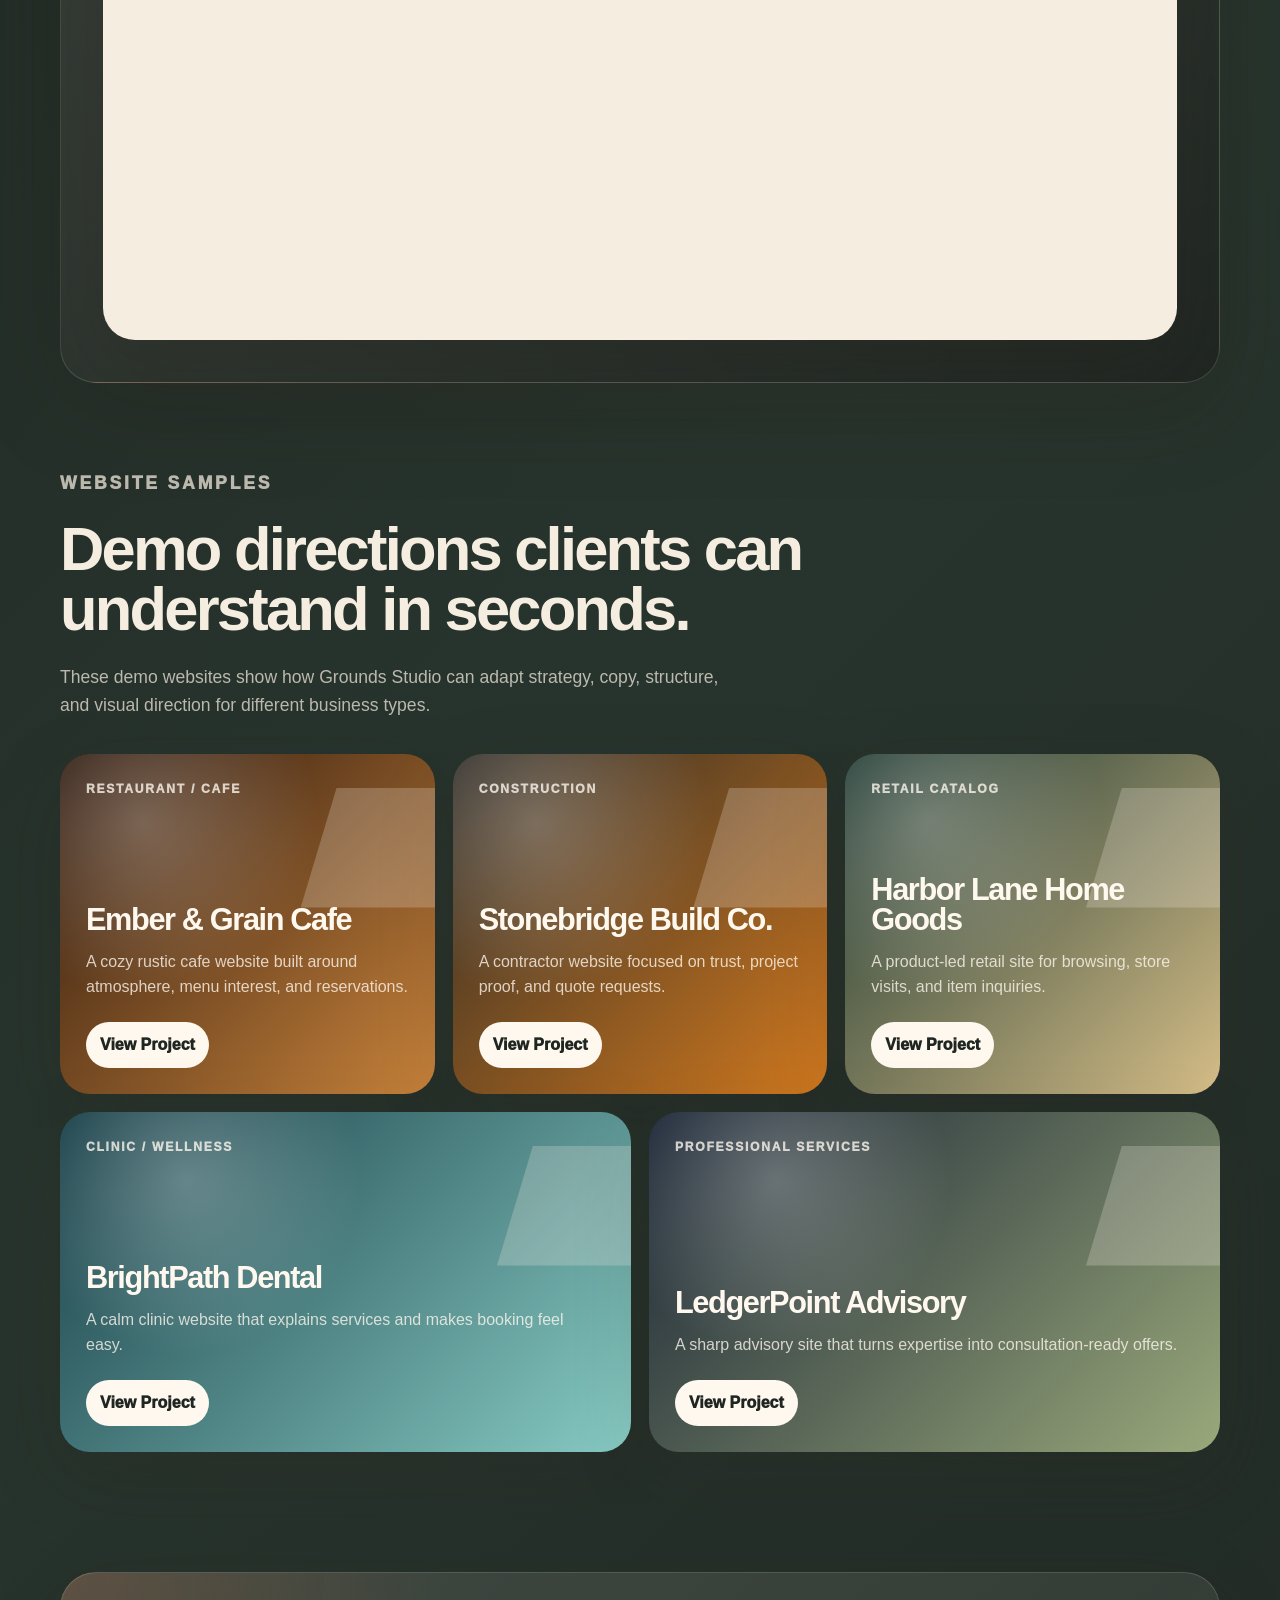
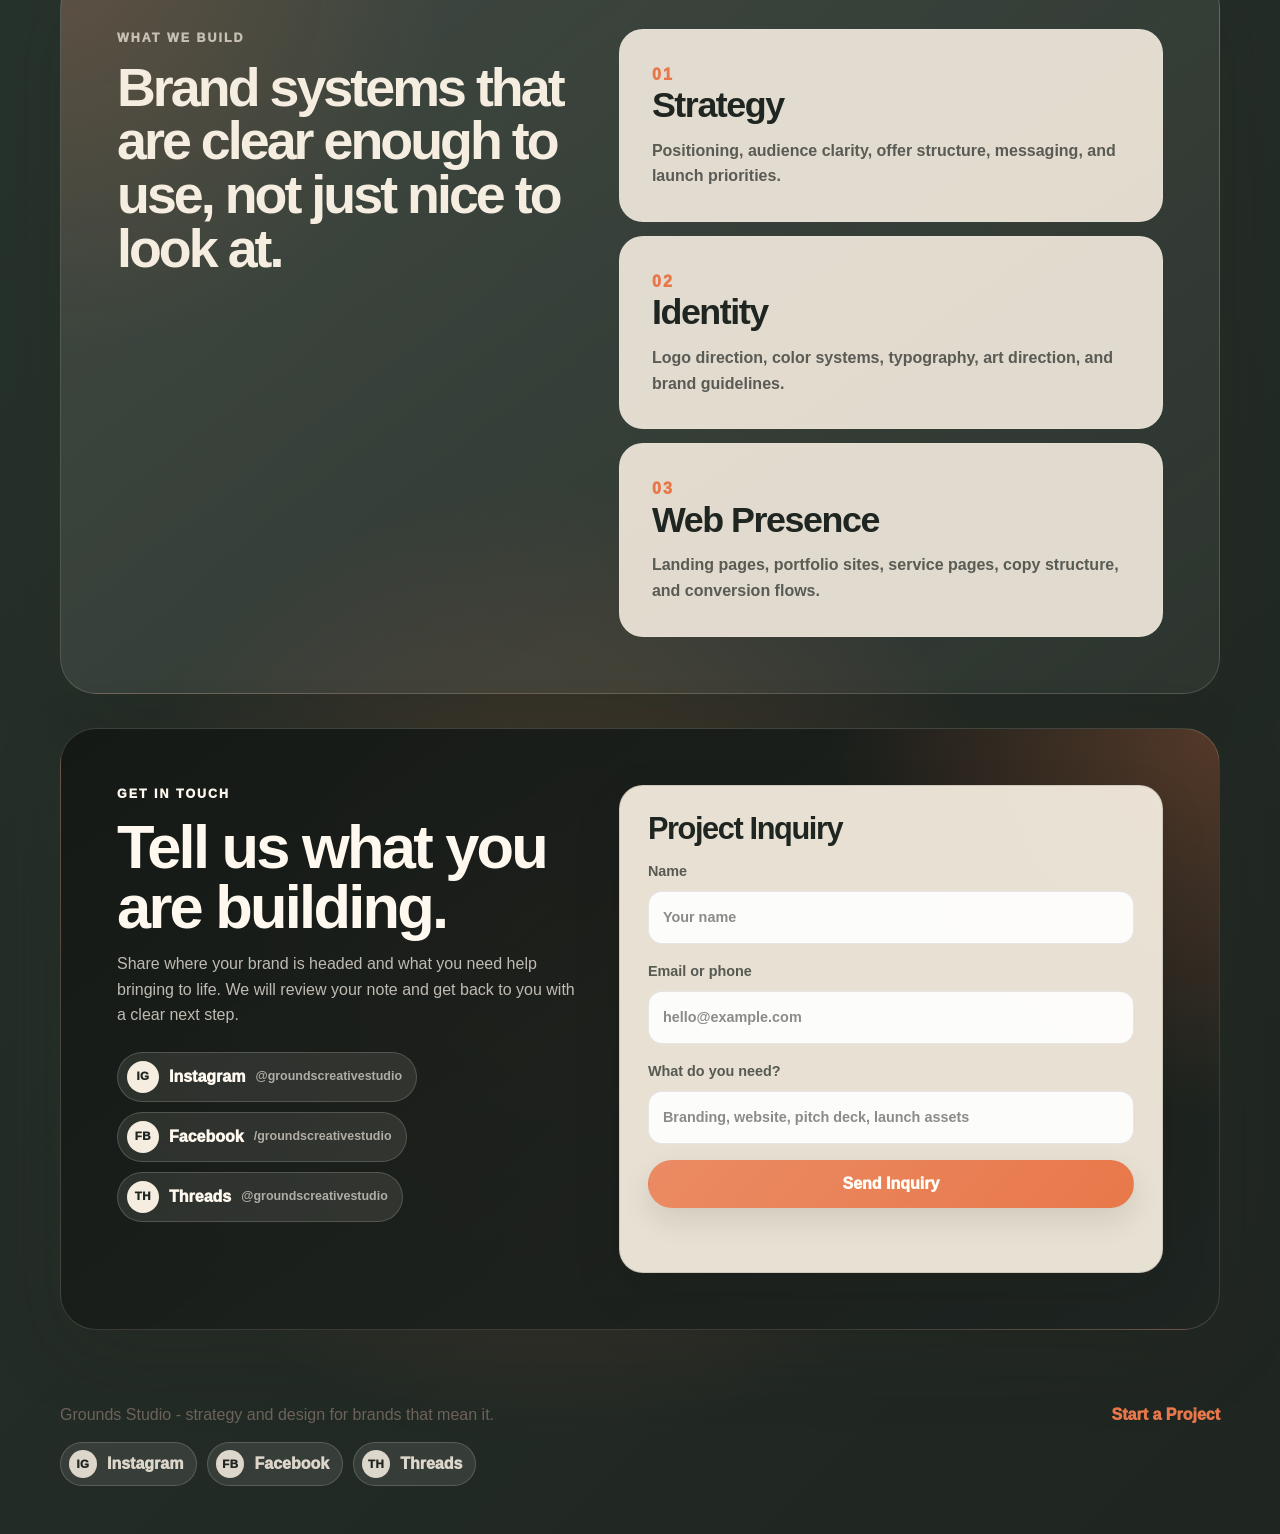
==== commit 842b74a5: "Add files via upload" ====
--- a/index.html
+++ b/index.html
@@ -8,8 +8,8 @@
       name="description"
       content="Grounds Studio creates strategy, identity, and website design for brands that mean it."
     />
-    <link rel="stylesheet" href="styles.css?v=grounds-formsubmit-canva-12" />
-    <script src="script.js?v=grounds-formsubmit-canva-12" defer></script>
+    <link rel="stylesheet" href="styles.css?v=grounds-formsubmit-canva-14" />
+    <script src="script.js?v=grounds-formsubmit-canva-14" defer></script>
   </head>
   <body class="grounds-page">
     <header class="grounds-hero-wrap">
@@ -29,6 +29,29 @@
           <a href="#services">Services</a>
           <a href="#contact">Contact</a>
         </div>
+        <div class="grounds-nav-socials" aria-label="Grounds Studio social links">
+          <a
+            href="https://www.instagram.com/groundscreativestudio/"
+            target="_blank"
+            rel="noopener noreferrer"
+          >
+            IG
+          </a>
+          <a
+            href="https://facebook.com/groundscreativestudio"
+            target="_blank"
+            rel="noopener noreferrer"
+          >
+            FB
+          </a>
+          <a
+            href="https://www.threads.com/@groundscreativestudio"
+            target="_blank"
+            rel="noopener noreferrer"
+          >
+            TH
+          </a>
+        </div>
       </nav>
 
       <section class="site-shell grounds-hero">
@@ -86,9 +109,7 @@
             <p class="eyebrow">Portfolio Preview</p>
             <h2>See the work deck in full width.</h2>
             <p>
-              This Canva presentation is designed to be viewed like a landscape
-              deck, so it gets a wide stage here instead of being squeezed into
-              a narrow sidebar.
+              Browse a portfolio preview built to show the kind of clarity, polish, and momentum we bring to growing brands.
             </p>
           </div>
           <a
@@ -190,10 +211,39 @@
           <p class="eyebrow">Get In Touch</p>
           <h2>Tell us what you are building.</h2>
           <p>
-            Share the business, the goal, and what you need help shaping. This
-            form sends the inquiry directly to the Grounds Studio inbox without
-            opening an email app.
+            Share where your brand is headed and what you need help bringing
+            to life. We will review your note and get back to you with a clear
+            next step.
           </p>
+          <div class="grounds-social-links grounds-contact-socials" aria-label="Grounds Studio social links">
+            <a
+              href="https://www.instagram.com/groundscreativestudio/"
+              target="_blank"
+              rel="noopener noreferrer"
+              data-initial="IG"
+            >
+              <span>Instagram</span>
+              <small>@groundscreativestudio</small>
+            </a>
+            <a
+              href="https://facebook.com/groundscreativestudio"
+              target="_blank"
+              rel="noopener noreferrer"
+              data-initial="FB"
+            >
+              <span>Facebook</span>
+              <small>/groundscreativestudio</small>
+            </a>
+            <a
+              href="https://www.threads.com/@groundscreativestudio"
+              target="_blank"
+              rel="noopener noreferrer"
+              data-initial="TH"
+            >
+              <span>Threads</span>
+              <small>@groundscreativestudio</small>
+            </a>
+          </div>
         </div>
 
         <form
@@ -230,8 +280,36 @@
       </section>
     </main>
 
-    <footer class="site-shell footer grounds-footer">
-      <p>Grounds Studio - strategy and design for brands that mean it.</p>
+    <footer class="site-shell footer grounds-footer" id="socials">
+      <div>
+        <p>Grounds Studio - strategy and design for brands that mean it.</p>
+        <div class="grounds-social-links grounds-footer-socials" aria-label="Grounds Studio social links">
+          <a
+            href="https://www.instagram.com/groundscreativestudio/"
+            target="_blank"
+            rel="noopener noreferrer"
+            data-initial="IG"
+          >
+            <span>Instagram</span>
+          </a>
+          <a
+            href="https://facebook.com/groundscreativestudio"
+            target="_blank"
+            rel="noopener noreferrer"
+            data-initial="FB"
+          >
+            <span>Facebook</span>
+          </a>
+          <a
+            href="https://www.threads.com/@groundscreativestudio"
+            target="_blank"
+            rel="noopener noreferrer"
+            data-initial="TH"
+          >
+            <span>Threads</span>
+          </a>
+        </div>
+      </div>
       <a href="#contact">Start a Project</a>
     </footer>
   </body>
--- a/styles.css
+++ b/styles.css
@@ -1092,6 +1092,35 @@
   color: var(--grounds-clay);
 }
 
+.grounds-nav-socials {
+  display: flex;
+  align-items: center;
+  gap: 8px;
+  padding-left: 4px;
+}
+
+.grounds-nav-socials a {
+  display: grid;
+  width: 34px;
+  height: 34px;
+  color: rgba(245, 237, 224, 0.78);
+  background: rgba(245, 237, 224, 0.09);
+  border: 1px solid rgba(245, 237, 224, 0.16);
+  border-radius: 50%;
+  font-size: 0.72rem;
+  font-weight: 950;
+  letter-spacing: 0.04em;
+  place-items: center;
+  transition: transform 180ms ease, color 180ms ease, background 180ms ease, border-color 180ms ease;
+}
+
+.grounds-nav-socials a:hover {
+  color: var(--grounds-ink);
+  background: var(--grounds-cream);
+  border-color: rgba(245, 237, 224, 0.5);
+  transform: translateY(-1px);
+}
+
 .grounds-hero {
   position: relative;
   z-index: 1;
@@ -1490,6 +1519,58 @@
   color: rgba(255, 248, 239, 0.72);
 }
 
+.grounds-social-links {
+  display: flex;
+  flex-wrap: wrap;
+  gap: 10px;
+  margin-top: 24px;
+}
+
+.grounds-social-links a {
+  display: inline-flex;
+  align-items: center;
+  gap: 10px;
+  min-height: 46px;
+  color: #fff8ef;
+  background: rgba(245, 237, 224, 0.1);
+  border: 1px solid rgba(245, 237, 224, 0.18);
+  border-radius: 999px;
+  padding: 8px 14px 8px 9px;
+  font-weight: 950;
+  text-decoration: none;
+  transition: transform 180ms ease, background 180ms ease, border-color 180ms ease;
+}
+
+.grounds-social-links a::before {
+  content: attr(data-initial);
+  display: grid;
+  width: 32px;
+  height: 32px;
+  color: var(--grounds-ink);
+  background: var(--grounds-cream);
+  border-radius: 50%;
+  font-size: 0.72rem;
+  letter-spacing: 0.04em;
+  place-items: center;
+}
+
+.grounds-social-links a:hover {
+  background: rgba(232, 120, 74, 0.18);
+  border-color: rgba(232, 120, 74, 0.44);
+  transform: translateY(-2px);
+}
+
+.grounds-social-links span,
+.grounds-social-links small {
+  display: block;
+}
+
+.grounds-social-links small {
+  color: rgba(255, 248, 239, 0.62);
+  font-size: 0.78rem;
+  font-weight: 750;
+}
+
 .grounds-form {
   background: rgba(245, 237, 224, 0.94);
 }
@@ -1525,11 +1606,32 @@
 }
 
 .grounds-footer {
+  align-items: flex-start;
   color: rgba(245, 237, 224, 0.72);
+}
+
+.grounds-footer p {
+  margin: 0;
 }
 
 .grounds-footer a {
   color: var(--grounds-clay);
+}
+
+.grounds-footer-socials {
+  margin-top: 14px;
+}
+
+.grounds-footer-socials a {
+  min-height: 40px;
+  color: rgba(245, 237, 224, 0.88);
+  padding: 7px 13px 7px 8px;
+}
+
+.grounds-footer-socials a::before {
+  width: 28px;
+  height: 28px;
+  background: rgba(245, 237, 224, 0.88);
 }
 
 .restaurant-showcase {
@@ -2240,6 +2342,7 @@
 @media (max-width: 760px) {
   .grounds-nav {
     align-items: center;
+    flex-wrap: wrap;
   }
 
   .grounds-nav-logo {
@@ -2261,6 +2364,18 @@
     font-size: 0.82rem;
   }
 
+  .grounds-nav-socials {
+    width: 100%;
+    justify-content: flex-start;
+    order: 3;
+    padding-left: 0;
+  }
+
+  .grounds-nav-socials a {
+    width: 32px;
+    height: 32px;
+  }
+
   .grounds-hero {
     padding-bottom: 70px;
   }
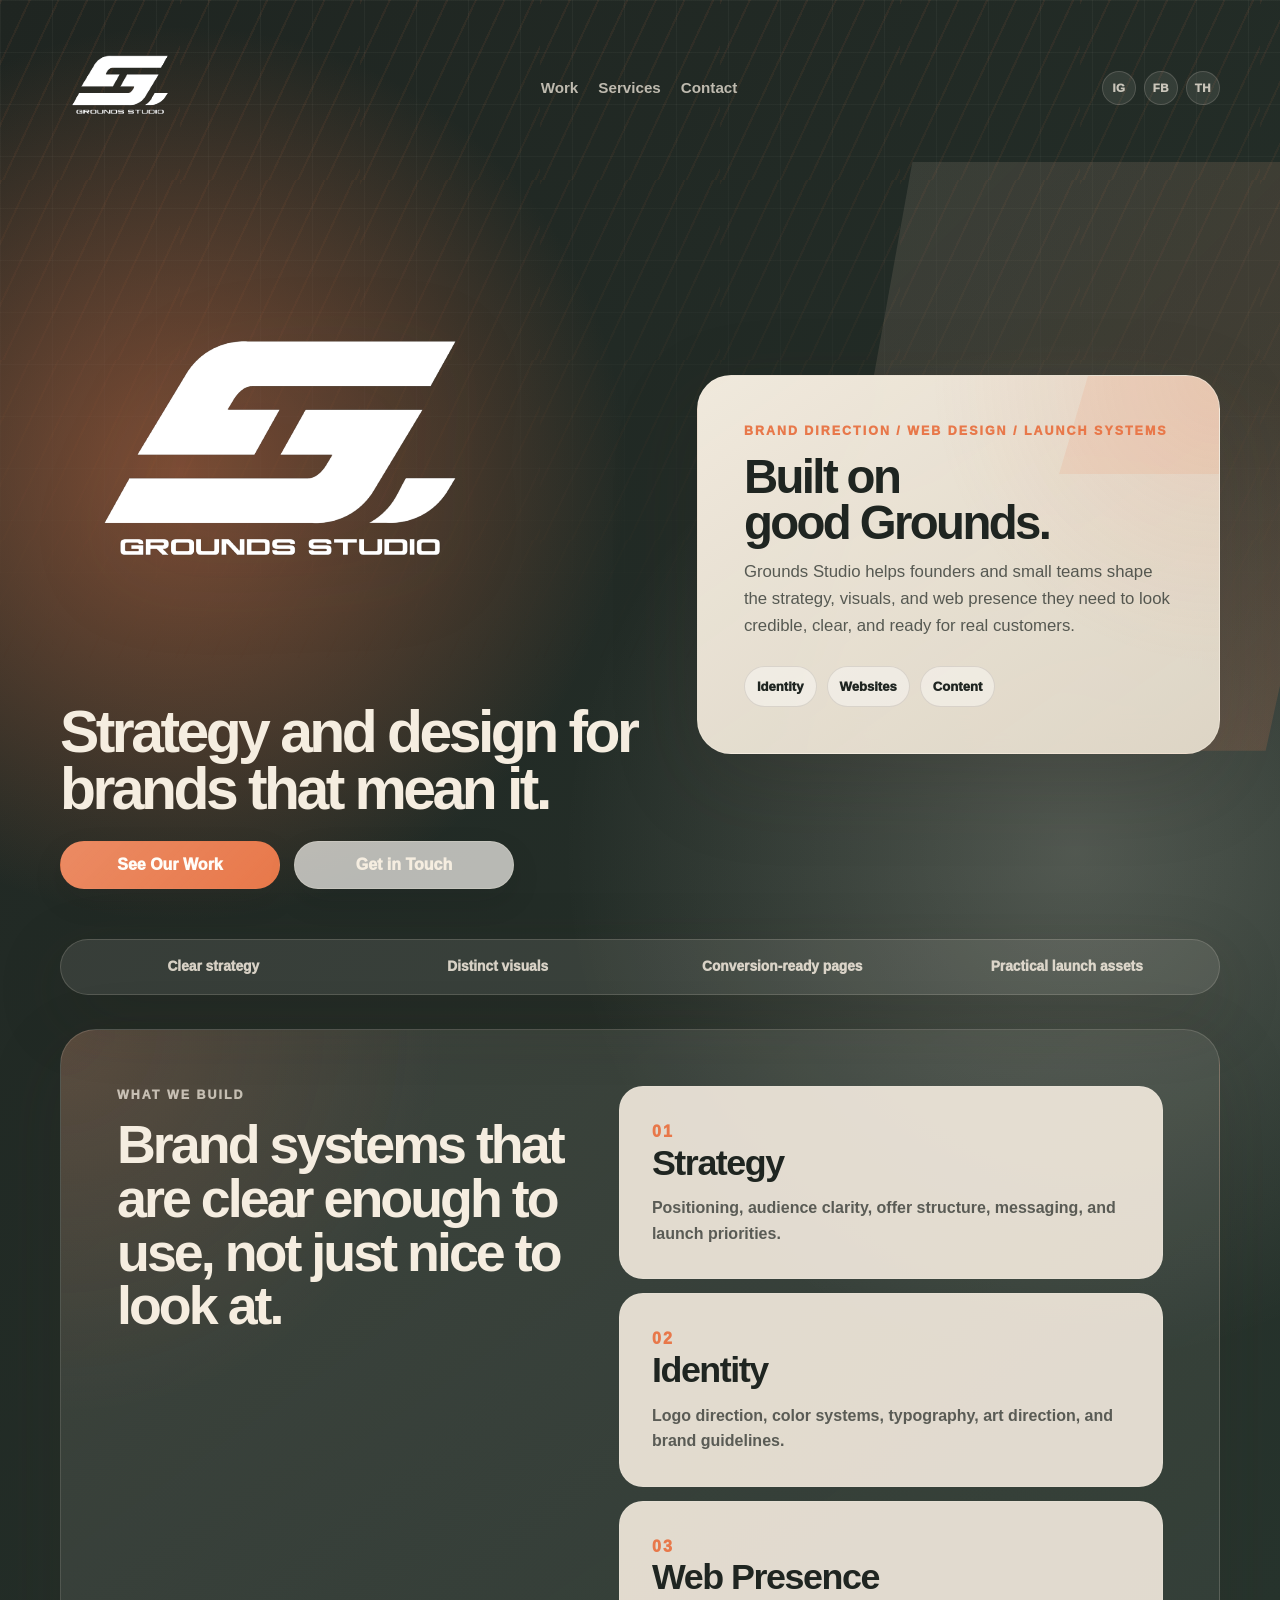
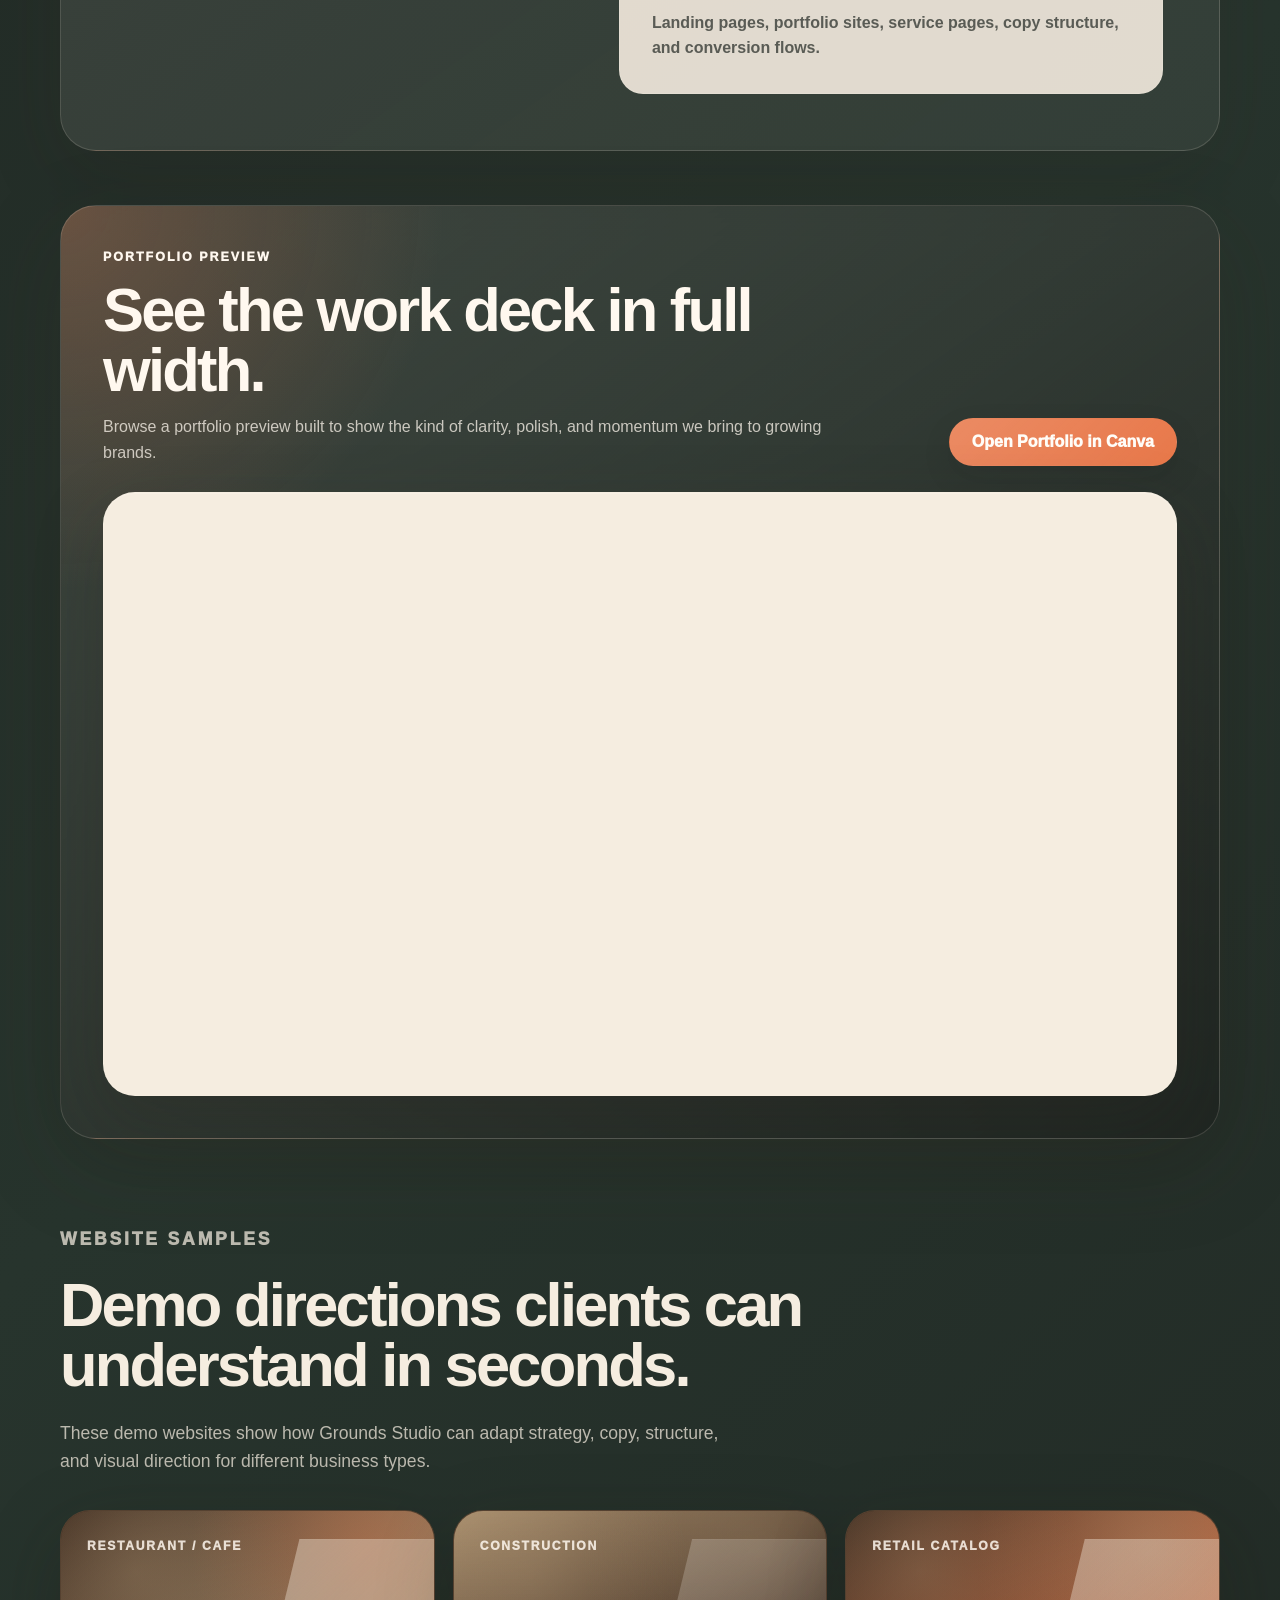
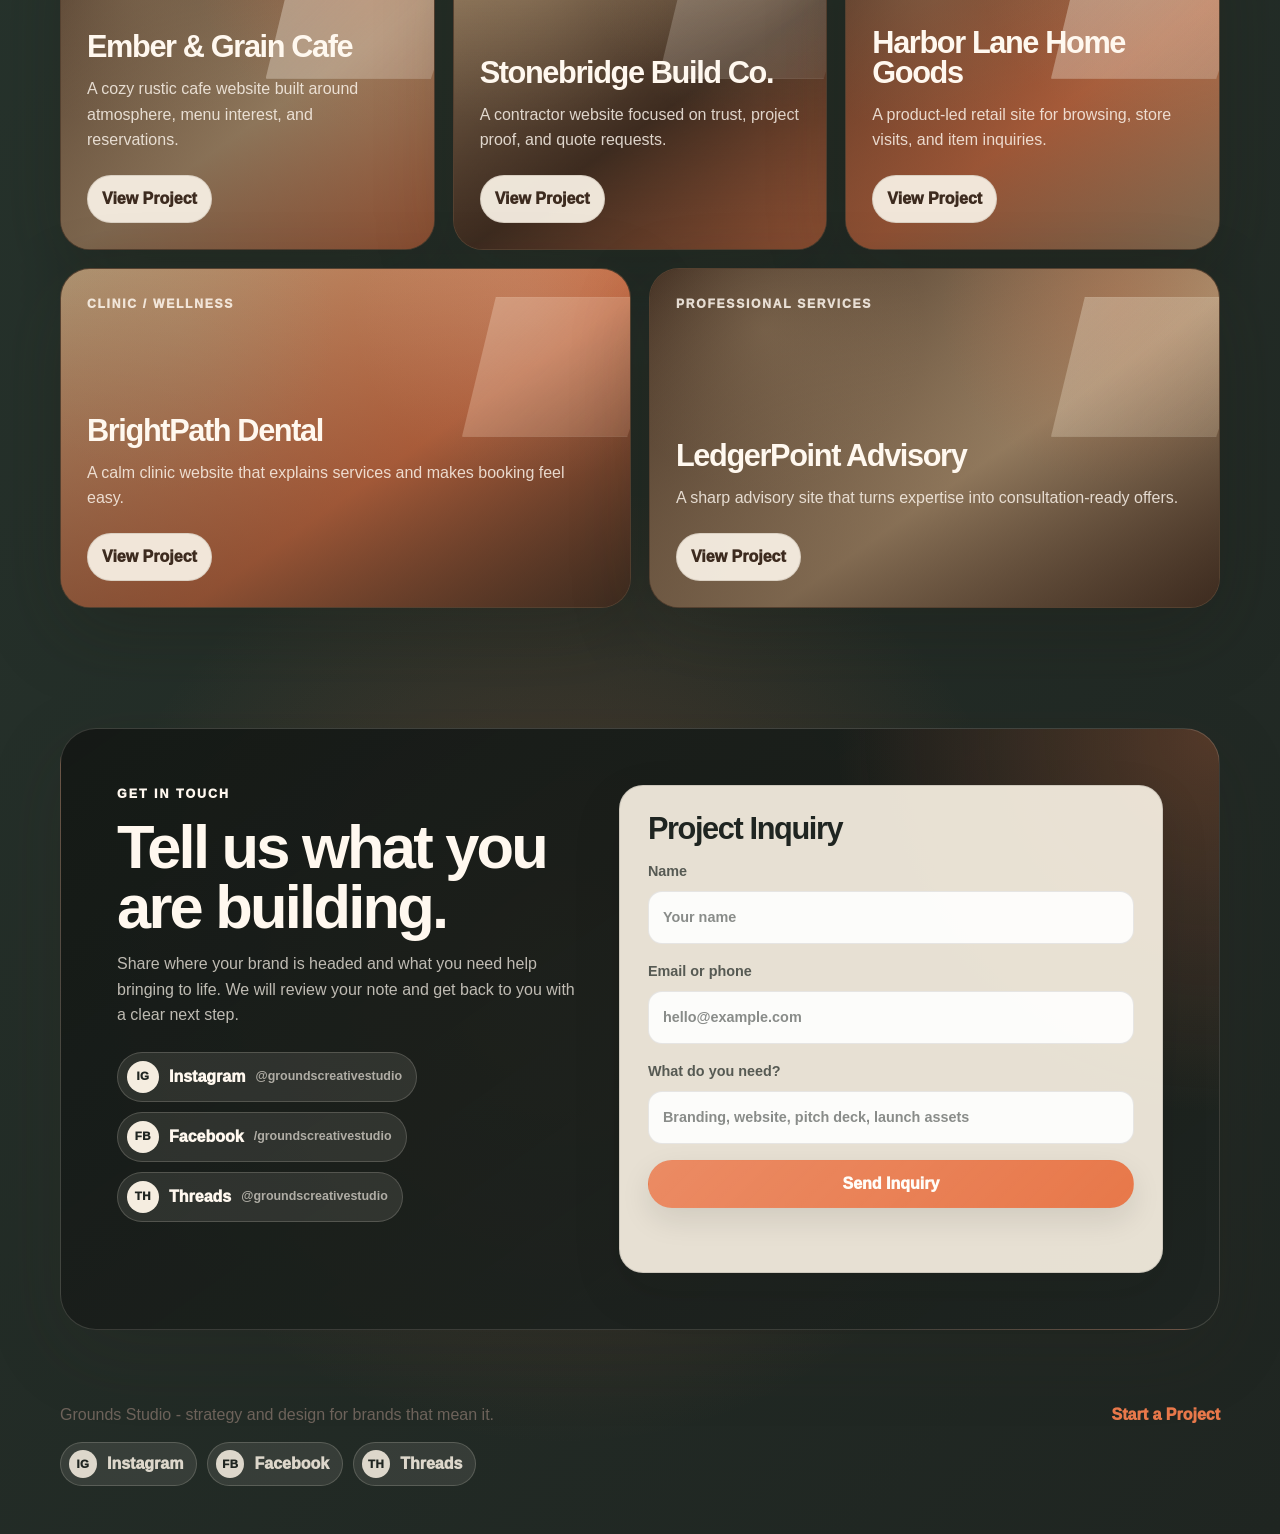
==== commit c69c65cc: "Add files via upload" ====
--- a/index.html
+++ b/index.html
@@ -8,8 +8,8 @@
       name="description"
       content="Grounds Studio creates strategy, identity, and website design for brands that mean it."
     />
-    <link rel="stylesheet" href="styles.css?v=grounds-formsubmit-canva-14" />
-    <script src="script.js?v=grounds-formsubmit-canva-14" defer></script>
+    <link rel="stylesheet" href="styles.css?v=grounds-formsubmit-canva-15" />
+    <script src="script.js?v=grounds-formsubmit-canva-15" defer></script>
   </head>
   <body class="grounds-page">
     <header class="grounds-hero-wrap">
@@ -103,6 +103,30 @@
         <span>Practical launch assets</span>
       </section>
 
+      <section class="site-shell grounds-services" id="services">
+        <div>
+          <p class="eyebrow">What We Build</p>
+          <h2>Brand systems that are clear enough to use, not just nice to look at.</h2>
+        </div>
+        <div class="grounds-service-list">
+          <article>
+            <span>01</span>
+            <h3>Strategy</h3>
+            <p>Positioning, audience clarity, offer structure, messaging, and launch priorities.</p>
+          </article>
+          <article>
+            <span>02</span>
+            <h3>Identity</h3>
+            <p>Logo direction, color systems, typography, art direction, and brand guidelines.</p>
+          </article>
+          <article>
+            <span>03</span>
+            <h3>Web Presence</h3>
+            <p>Landing pages, portfolio sites, service pages, copy structure, and conversion flows.</p>
+          </article>
+        </div>
+      </section>
+
       <section class="site-shell grounds-canva-section" id="canva-portfolio">
         <div class="grounds-canva-copy">
           <div>
@@ -182,29 +206,7 @@
         </div>
       </section>
 
-      <section class="site-shell grounds-services" id="services">
-        <div>
-          <p class="eyebrow">What We Build</p>
-          <h2>Brand systems that are clear enough to use, not just nice to look at.</h2>
-        </div>
-        <div class="grounds-service-list">
-          <article>
-            <span>01</span>
-            <h3>Strategy</h3>
-            <p>Positioning, audience clarity, offer structure, messaging, and launch priorities.</p>
-          </article>
-          <article>
-            <span>02</span>
-            <h3>Identity</h3>
-            <p>Logo direction, color systems, typography, art direction, and brand guidelines.</p>
-          </article>
-          <article>
-            <span>03</span>
-            <h3>Web Presence</h3>
-            <p>Landing pages, portfolio sites, service pages, copy structure, and conversion flows.</p>
-          </article>
-        </div>
-      </section>
+      
 
       <section class="site-shell grounds-contact" id="contact">
         <div class="grounds-contact-copy">
--- a/styles.css
+++ b/styles.css
@@ -1349,6 +1349,14 @@
 }
 
 .grounds-work-card {
+  --work-start: #3d2b1f;
+  --work-mid: #c4a882;
+  --work-end: #e77849;
+  --work-glow: rgba(231, 120, 73, 0.34);
+  --work-shape: rgba(245, 237, 224, 0.16);
+  --work-outline: rgba(196, 168, 130, 0.18);
+  --work-link-bg: rgba(245, 237, 224, 0.96);
+  --work-link-text: #3d2b1f;
   min-height: 340px;
   grid-column: span 2;
   display: flex;
@@ -1359,9 +1367,10 @@
   position: relative;
   isolation: isolate;
   color: #fff8ef;
-  background: var(--grounds-ink);
+  background: #3d2b1f;
+  border: 1px solid var(--work-outline);
   border-radius: 30px;
-  box-shadow: 0 24px 80px rgba(48, 37, 29, 0.16);
+  box-shadow: 0 24px 80px rgba(31, 24, 18, 0.24);
   padding: 26px;
 }
 
@@ -1376,30 +1385,36 @@
   inset: 0;
   z-index: -2;
   background:
-    radial-gradient(circle at 22% 20%, rgba(255, 255, 255, 0.26), transparent 11rem),
-    linear-gradient(135deg, var(--work-a), var(--work-b));
+    linear-gradient(180deg, rgba(61, 43, 31, 0.18), rgba(61, 43, 31, 0.54)),
+    radial-gradient(circle at 20% 18%, rgba(196, 168, 130, 0.34), transparent 10rem),
+    radial-gradient(circle at 82% 12%, var(--work-glow), transparent 11rem),
+    linear-gradient(145deg, var(--work-start) 0%, var(--work-mid) 58%, var(--work-end) 100%);
 }
 
 .grounds-work-card::after {
   content: "";
   position: absolute;
-  right: -46px;
-  top: 34px;
+  right: -44px;
+  top: 28px;
   z-index: -1;
-  width: 180px;
-  height: 120px;
-  background: rgba(241, 234, 223, 0.24);
-  clip-path: polygon(20% 0, 100% 0, 76% 100%, 0 100%);
-  transition: transform 220ms ease;
+  width: 210px;
+  height: 138px;
+  background:
+    linear-gradient(135deg, rgba(245, 237, 224, 0.3), rgba(245, 237, 224, 0.08)),
+    var(--work-shape);
+  border: 1px solid rgba(245, 237, 224, 0.14);
+  clip-path: polygon(16% 0, 100% 0, 78% 100%, 0 100%);
+  transition: transform 220ms ease, opacity 220ms ease;
 }
 
 .grounds-work-card:hover::after {
+  opacity: 0.94;
   transform: translateX(-12px) scale(1.04);
 }
 
 .grounds-work-card span {
   margin-bottom: auto;
-  color: rgba(255, 248, 239, 0.78);
+  color: rgba(255, 248, 239, 0.84);
   font-size: 0.76rem;
   font-weight: 950;
   letter-spacing: 0.14em;
@@ -1411,42 +1426,63 @@
 }
 
 .grounds-work-card p {
-  color: rgba(255, 248, 239, 0.78);
+  color: rgba(255, 248, 239, 0.82);
 }
 
 .grounds-work-card a {
   display: inline-flex;
   margin-top: 22px;
-  color: var(--grounds-ink);
-  background: #fff8ef;
+  color: var(--work-link-text);
+  background: var(--work-link-bg);
+  border: 1px solid rgba(61, 43, 31, 0.12);
   border-radius: 999px;
   padding: 10px 14px;
   font-weight: 950;
+  transition: transform 180ms ease, background 180ms ease, color 180ms ease;
+}
+
+.grounds-work-card a:hover {
+  color: #fff8ef;
+  background: #3d2b1f;
+  transform: translateY(-1px);
 }
 
 .work-cafe {
-  --work-a: #2b170d;
-  --work-b: #c8833b;
+  --work-start: #3d2b1f;
+  --work-mid: #c4a882;
+  --work-end: #e77849;
+  --work-glow: rgba(231, 120, 73, 0.42);
 }
 
 .work-build {
-  --work-a: #2c2a25;
-  --work-b: #d1791f;
+  --work-start: #c4a882;
+  --work-mid: #3d2b1f;
+  --work-end: #e77849;
+  --work-glow: rgba(196, 168, 130, 0.36);
+  --work-shape: rgba(61, 43, 31, 0.16);
 }
 
 .work-retail {
-  --work-a: #1d3831;
-  --work-b: #d5bd87;
+  --work-start: #3d2b1f;
+  --work-mid: #e77849;
+  --work-end: #c4a882;
+  --work-glow: rgba(196, 168, 130, 0.42);
 }
 
 .work-clinic {
-  --work-a: #173d46;
-  --work-b: #87cbc3;
+  --work-start: #c4a882;
+  --work-mid: #e77849;
+  --work-end: #3d2b1f;
+  --work-glow: rgba(245, 237, 224, 0.16);
+  --work-shape: rgba(231, 120, 73, 0.12);
 }
 
 .work-pro {
-  --work-a: #182334;
-  --work-b: #9aa97b;
+  --work-start: #3d2b1f;
+  --work-mid: #c4a882;
+  --work-end: #3d2b1f;
+  --work-glow: rgba(231, 120, 73, 0.3);
+  --work-shape: rgba(196, 168, 130, 0.18);
 }
 
 .grounds-services,
